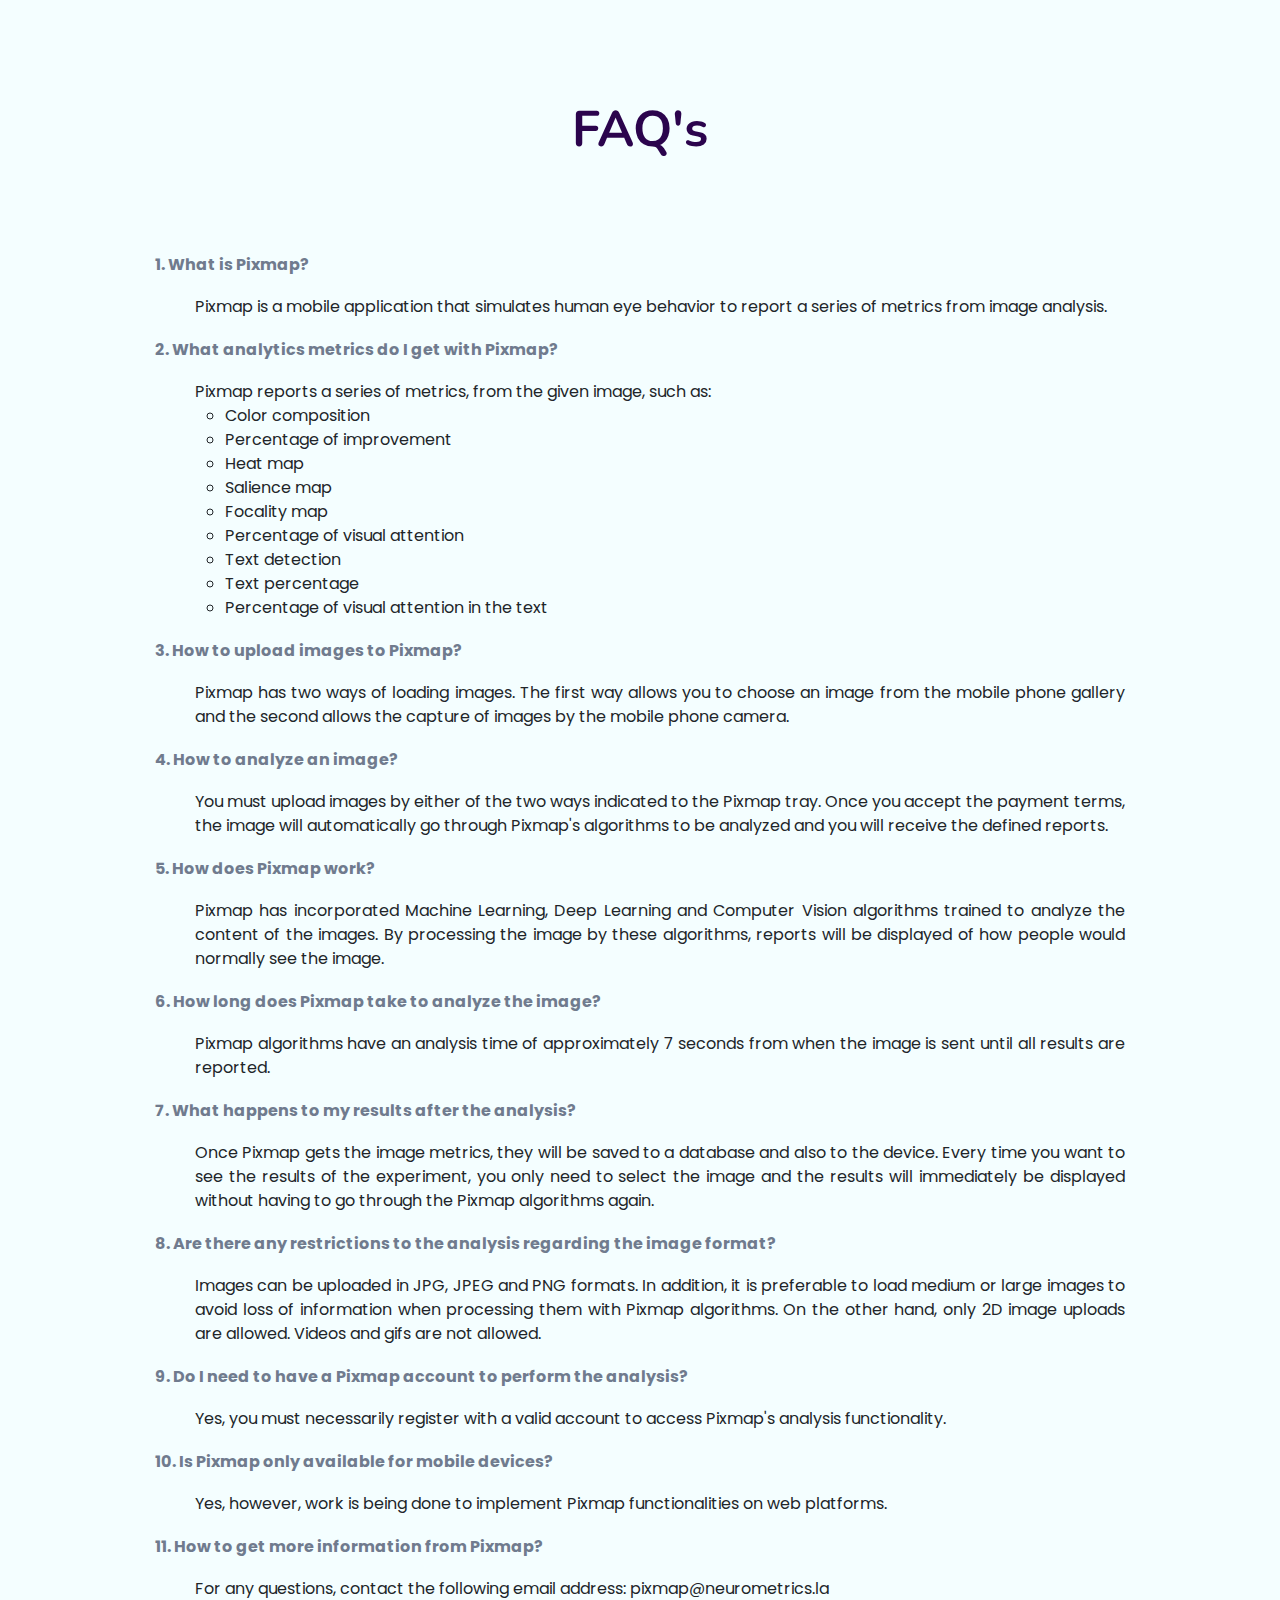
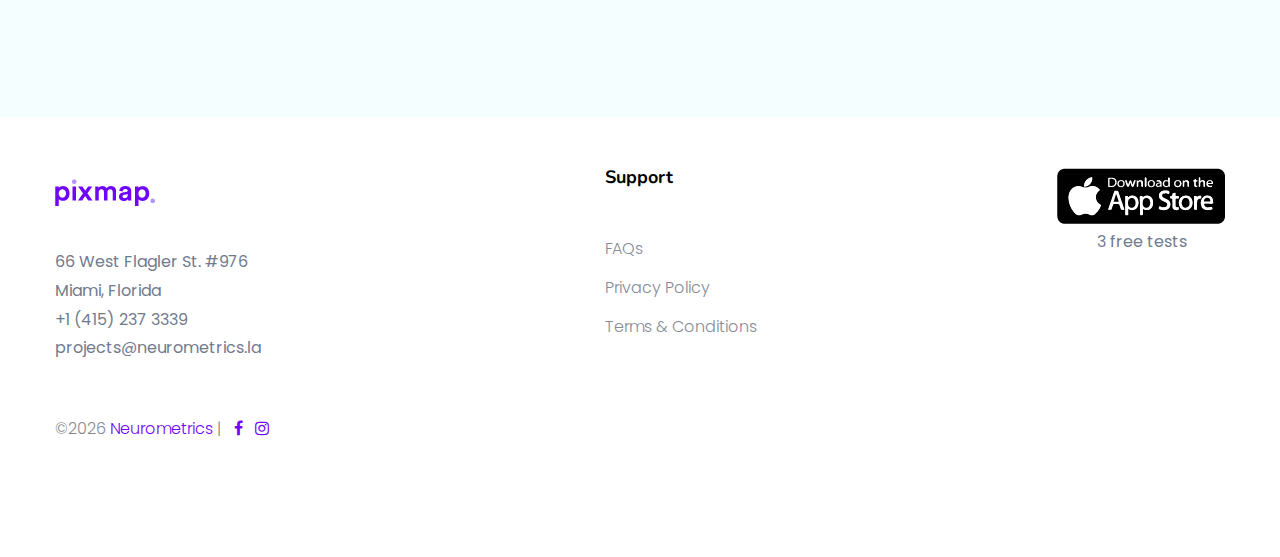
==== faqs.html @ c1cfcc06 "new changes" ====
<!doctype html>
<html class="no-js" lang="zxx">
    <head>
        <meta charset="utf-8">
        <meta http-equiv="x-ua-compatible" content="ie=edge">
        <title>Pixmap</title>
        <meta name="description" content="">
        <meta name="viewport" content="width=device-width, initial-scale=1">
        
        
        <meta property="og:site_name" content="Pixmap">
        <meta property="og:title" content="Mobile-Based Image Analytics">
        <meta property="og:image" content="https://pixmap.io/assets/img/gallery/pixmap_landing_3.png" >
        <meta property="og:image:width" content="1200">
        <meta property="og:image:height" content="630">
        <meta property="og:description" content="Upload and assess images in no time using machine learning algorithms trainded with real ocular patterns.">
        <meta property="og:url" content="https://pixmap.io">
        <meta name="twitter:card" content="summary_large_image">

        <link rel="manifest" href="site.webmanifest">
     
        <link rel="shortcut icon" type="image/x-icon" href="assets/img/logo/favicon_pixmap.png">
       
        
		<!-- CSS here -->
            <link rel="stylesheet" href="assets/css/bootstrap.min.css">         
            <link rel="stylesheet" href="assets/css/style.css">
      
   </head>

   <body>       
        <main role="main">
            <section class="service-area sky-blue section-padding2">
                <div class="row d-flex justify-content-center">
                    <div class="col-lg-6">
                        <div class="section-tittle text-center">
                            <h2>FAQ's</h2>
                        </div>
                    </div>
                </div>
                <div class="container" style="text-align: justify;">
                    <div class="row">
                        <div class="col-md-1"></div>
                        <div class="col-md-10">
                            <div class="content">
                                
                                <p>                                   
                                    <strong>
                                        <font style="vertical-align: inherit;">
                                            <font style="vertical-align: inherit;">1. What is Pixmap?</font>
                                        </font>
                                    </strong>
                                    <ol type="1">
                                        <li>
                                            <font style="vertical-align: inherit;">
                                                <font style="vertical-align: inherit;">Pixmap is a mobile application that simulates human eye behavior to report a series of metrics from image analysis.</font>
                                            </font>
                                        </li>                                    
                                    </ol>  
                                </p>

                                <p>                                   
                                    <strong>
                                        <font style="vertical-align: inherit;">
                                            <font style="vertical-align: inherit;">2. What analytics metrics do I get with Pixmap?</font>
                                        </font>
                                    </strong>
                                    <ol type="1">
                                        <li>
                                            <font style="vertical-align: inherit;">
                                                <font style="vertical-align: inherit;">Pixmap reports a series of metrics, from the given image, such as:</font>
                                                <li style="list-style-type: circle; margin-left: 30px;">Color composition</li>
                                                <li style="list-style-type: circle; margin-left: 30px;">Percentage of improvement</li>
                                                <li style="list-style-type: circle; margin-left: 30px;">Heat map</li>
                                                <li style="list-style-type: circle; margin-left: 30px;">Salience map</li>
                                                <li style="list-style-type: circle; margin-left: 30px;">Focality map</li>
                                                <li style="list-style-type: circle; margin-left: 30px;">Percentage of visual attention</li>
                                                <li style="list-style-type: circle; margin-left: 30px;">Text detection</li>
                                                <li style="list-style-type: circle; margin-left: 30px;">Text percentage</li>
                                                <li style="list-style-type: circle; margin-left: 30px;">Percentage of visual attention in the text</li>

                                            </font>
                                        </li>                                    
                                    </ol>  
                                </p>

                                <p>                                   
                                    <strong>
                                        <font style="vertical-align: inherit;">
                                            <font style="vertical-align: inherit;">3. How to upload images to Pixmap?</font>
                                        </font>
                                    </strong>
                                    <ol type="1">
                                        <li>
                                            <font style="vertical-align: inherit;">
                                                <font style="vertical-align: inherit;">Pixmap has two ways of loading images. The first way allows you to choose an image from the mobile phone gallery and the second allows the capture of images by the mobile phone camera.</font>
                                            </font>
                                        </li>                                    
                                    </ol>  
                                </p>

                                <p>                                   
                                    <strong>
                                        <font style="vertical-align: inherit;">
                                            <font style="vertical-align: inherit;">4. How to analyze an image?</font>
                                        </font>
                                    </strong>
                                    <ol type="1">
                                        <li>
                                            <font style="vertical-align: inherit;">
                                                <font style="vertical-align: inherit;">You must upload images by either of the two ways indicated to the Pixmap tray. Once you accept the payment terms, the image will automatically go through Pixmap's algorithms to be analyzed and you will receive the defined reports.</font>
                                            </font>
                                        </li>                                    
                                    </ol>  
                                </p>

                                <p>                                   
                                    <strong>
                                        <font style="vertical-align: inherit;">
                                            <font style="vertical-align: inherit;">5. How does Pixmap work?</font>
                                        </font>
                                    </strong>
                                    <ol type="1">
                                        <li>
                                            <font style="vertical-align: inherit;">
                                                <font style="vertical-align: inherit;">Pixmap has incorporated Machine Learning, Deep Learning and Computer Vision algorithms trained to analyze the content of the images. By processing the image by these algorithms, reports will be displayed of how people would normally see the image.</font>
                                            </font>
                                        </li>                                    
                                    </ol>  
                                </p>

                                <p>                                   
                                    <strong>
                                        <font style="vertical-align: inherit;">
                                            <font style="vertical-align: inherit;">6. How long does Pixmap take to analyze the image?</font>
                                        </font>
                                    </strong>
                                    <ol type="1">
                                        <li>
                                            <font style="vertical-align: inherit;">
                                                <font style="vertical-align: inherit;">Pixmap algorithms have an analysis time of approximately 7 seconds from when the image is sent until all results are reported.</font>
                                            </font>
                                        </li>                                    
                                    </ol>  
                                </p>

                                <p>                                   
                                    <strong>
                                        <font style="vertical-align: inherit;">
                                            <font style="vertical-align: inherit;">7. What happens to my results after the analysis?</font>
                                        </font>
                                    </strong>
                                    <ol type="1">
                                        <li>
                                            <font style="vertical-align: inherit;">
                                                <font style="vertical-align: inherit;">Once Pixmap gets the image metrics, they will be saved to a database and also to the device. Every time you want to see the results of the experiment, you only need to select the image and the results will immediately be displayed without having to go through the Pixmap algorithms again.</font>
                                            </font>
                                        </li>                                    
                                    </ol>  
                                </p>

                                <p>                                   
                                    <strong>
                                        <font style="vertical-align: inherit;">
                                            <font style="vertical-align: inherit;">8. Are there any restrictions to the analysis regarding the image format?</font>
                                        </font>
                                    </strong>
                                    <ol type="1">
                                        <li>
                                            <font style="vertical-align: inherit;">
                                                <font style="vertical-align: inherit;">Images can be uploaded in JPG, JPEG and PNG formats. In addition, it is preferable to load medium or large images to avoid loss of information when processing them with Pixmap algorithms. On the other hand, only 2D image uploads are allowed. Videos and gifs are not allowed.</font>
                                            </font>
                                        </li>                                    
                                    </ol>  
                                </p>

                                <p>                                   
                                    <strong>
                                        <font style="vertical-align: inherit;">
                                            <font style="vertical-align: inherit;">9. Do I need to have a Pixmap account to perform the analysis?</font>
                                        </font>
                                    </strong>
                                    <ol type="1">
                                        <li>
                                            <font style="vertical-align: inherit;">
                                                <font style="vertical-align: inherit;">Yes, you must necessarily register with a valid account to access Pixmap's analysis functionality.</font>
                                            </font>
                                        </li>                                    
                                    </ol>  
                                </p>

                                <p>                                   
                                    <strong>
                                        <font style="vertical-align: inherit;">
                                            <font style="vertical-align: inherit;">10. Is Pixmap only available for mobile devices?</font>
                                        </font>
                                    </strong>
                                    <ol type="1">
                                        <li>
                                            <font style="vertical-align: inherit;">
                                                <font style="vertical-align: inherit;">Yes, however, work is being done to implement Pixmap functionalities on web platforms.</font>
                                            </font>
                                        </li>                                    
                                    </ol>  
                                </p>

                                <p>                                   
                                    <strong>
                                        <font style="vertical-align: inherit;">
                                            <font style="vertical-align: inherit;">11. How to get more information from Pixmap?</font>
                                        </font>
                                    </strong>
                                    <ol type="1">
                                        <li>
                                            <font style="vertical-align: inherit;">
                                                <font style="vertical-align: inherit;">For any questions, contact the following email address: pixmap@neurometrics.la</font>
                                            </font>
                                        </li>                                    
                                    </ol>  
                                </p>
                                                             
                            </div>
                        </div>
                    </div>
                </div>
            </section>
        </main>

        <footer id="contact">
            <!-- Footer Start-->
            <div class="footer-main">
                <div class="footer-area footer-padding">
                    <div class="container">
                        <div class="row  justify-content-between">
                            <div class="col-lg-3 col-md-4 col-sm-8">
                                <div class="single-footer-caption mb-30">
                                    <!-- logo -->
                                    <div class="footer-logo">
                                        <a href="index.html"><img src="assets/img/logo/pixmap_logo.png" alt=""></a>
                                    </div>
                                    <div class="footer-tittle">
                                        <div class="footer-pera">
                                            <p class="info1">
                                                66 West Flagler St. #976 <br>
                                                Miami, Florida <br>
                                                +1 (415) 237 3339 <br>
                                                projects@neurometrics.la</p>
                                        </div>
                                    </div>
                                </div>
                            </div>
        
                        <!--
                            <div class="col-lg-2 col-md-4 col-sm-5">
                                <div class="single-footer-caption mb-50">
                                    <div class="footer-tittle">
                                        <h4>Quick Links</h4>
                                        <ul>
                                            <li><a href="#">About</a></li>
                                            <li><a href="#">Features</a></li>
                                            <li><a href="#">Pricing</a></li>
                                            <li><a href="#">Download</a></li>
                                            <li><a href="#">Reviews</a></li>
                                        </ul>
                                    </div>
                                </div>
                            </div>
                            -->
        
                            <div class="col-lg-2 col-md-4 col-sm-7">
                                <div class="single-footer-caption mb-50">
                                    <div class="footer-tittle">
                                        <h4>Support</h4>
                                        <ul>                                                                    
                                            <li style="list-style-type: none; margin-left: 0"><a href="faqs.html">FAQs</a></li>                                   
                                            <li style="list-style-type: none; margin-left: 0"><a href="#">Privacy Policy</a></li>
                                            <li style="list-style-type: none; margin-left: 0"><a href="terms_conditions.html">Terms & Conditions</a></li>
                                        </ul>
                                    </div>
                                </div>
                            </div>
        
                            <div class="col-lg-2 col-md-4 col-sm-5">
                                <div class="single-footer-caption mb-50">
                                    <div class="footer-tittle">
                                        <table>
                                            <tr>
                                                <td style="text-align:right">
                                                    <a href="https://apps.apple.com/us/app/pixmap/id1522354585" target="_blank" class="app-btn1"><img src="assets/img/shape/app_store_donwload.png" alt=""></a>
                                                </td>
                                            </tr>
                                            <tr>
                                                <td style="text-align:center; vertical-align:top;">
                                                    <p>3 free tests </p>
                                                </td>                                            
                                            </tr>                                    
                                        </table>
                                    </div>
                                </div>
                            </div>
                            <!--
                            <div class="col-lg-3 col-md-6 col-sm-8">
                                <div class="single-footer-caption mb-50">
                                    <div class="footer-tittle">
                                        <h4>Download</h4>
                                        <div class="footer-pera footer-pera2">
                                        <p>Heaven fruitful doesn't over lesser in days. Appear </p>
                                    </div>                            
                                    <div class="footer-form">
                                        <div id="mc_embed_signup">
                                            <form target="_blank" action="https://spondonit.us12.list-manage.com/subscribe/post?u=1462626880ade1ac87bd9c93a&amp;id=92a4423d01" method="get" class="subscribe_form relative mail_part" novalidate="true">
                                                <input type="email" name="EMAIL" id="newsletter-form-email" placeholder=" Email Address " class="placeholder hide-on-focus" onfocus="this.placeholder = ''" onblur="this.placeholder = ' Email Address '">
                                                <div class="form-icon">
                                                    <button type="submit" name="submit" id="newsletter-submit" class="email_icon newsletter-submit button-contactForm"><img src="assets/img/shape/form_icon.png" alt=""></button>
                                                </div>
                                                <div class="mt-10 info"></div>
                                            </form>
                                        </div>
                                    </div>
                                    </div>
                                </div>
                            </div>
                            -->
                        </div>
                    
                        <!-- Copy-Right -->
                        <div class="row align-items-center">
                            <div class="col-xl-12 ">
                                <div class="footer-copy-right">
                                    <link rel="stylesheet" href="https://cdnjs.cloudflare.com/ajax/libs/font-awesome/4.7.0/css/font-awesome.min.css">                         
                                    
                                <p><!-- Link back to Colorlib can't be removed. Template is licensed under CC BY 3.0. -->
                                    &copy;<script>document.write(new Date().getFullYear());</script> <a href="https://neurometrics.la/" target="_blank">Neurometrics</a> | &nbsp; <a href="https://www.facebook.com/pixmap.io/" target="_blank" class="fa fa-facebook"></a> &nbsp; <a href="https://www.instagram.com/pixmap.io/" target="_blank" class="fa fa-instagram"></a>
                                    <!-- Link back to Colorlib can't be removed. Template is licensed under CC BY 3.0. --></p>
                                </div>
                            </div>
                        </div>
                        
                    </div>
                    
                </div>
                
            </div>
            <!-- Footer End-->
        
        </footer>     
    
</body>
</html>
---- assets/css/style.css ----
@import url("https://fonts.googleapis.com/css?family=Nunito:300,400,600,700,800,900|Poppins:300,400,500,600,700,800,900&display=swap");.white-bg{background:#ffffff}.gray-bg{background:#f5f5f5}.gray-bg{background:#f7f7fd}.white-bg{background:#fff}.black-bg{background:#16161a}.theme-bg{background:#8f1bdc}.brand-bg{background:#f1f4fa}.testimonial-bg{background:#f9fafc}.white-color{color:#fff}.black-color{color:#16161a}.theme-color{color:#8f1bdc}.boxed-btn{background:#fff;color:#8f1bdc !important;display:inline-block;padding:18px 44px;font-family:"Nunito",sans-serif;font-size:14px;font-weight:400;border:0;border:1px solid #8f1bdc;letter-spacing:3px;text-align:center;color:#8f1bdc;text-transform:uppercase;cursor:pointer}.boxed-btn:hover{background:#8f1bdc;color:#fff !important;border:1px solid #8f1bdc}.boxed-btn:focus{outline:none}.boxed-btn.large-width{width:220px}[data-overlay]{position:relative;background-size:cover;background-repeat:no-repeat;background-position:center center}[data-overlay]::before{position:absolute;left:0;top:0;right:0;bottom:0;content:""}[data-opacity="1"]::before{opacity:0.1}[data-opacity="2"]::before{opacity:0.2}[data-opacity="3"]::before{opacity:0.3}[data-opacity="4"]::before{opacity:0.4}[data-opacity="5"]::before{opacity:0.5}[data-opacity="6"]::before{opacity:0.6}[data-opacity="7"]::before{opacity:0.7}[data-opacity="8"]::before{opacity:0.8}[data-opacity="9"]::before{opacity:0.9}body{font-family:"Poppins",sans-serif;font-weight:normal;font-style:normal}h1,h2,h3,h4,h5,h6{font-family:"Nunito",sans-serif;color:#2b044d;margin-top:0px;font-style:normal;font-weight:500;text-transform:normal}p{font-family:"Poppins",sans-serif;color:#707b8e;font-size:16px;line-height:30px;margin-bottom:15px;font-weight:normal}.bg-img-1{background-image:url(../img/slider/slider-img-1.jpg)}.bg-img-2{background-image:url(../img/background-img/bg-img-2.jpg)}.cta-bg-1{background-image:url(../img/background-img/bg-img-3.jpg)}.img{max-width:100%;-webkit-transition:all .3s ease-out 0s;-moz-transition:all .3s ease-out 0s;-ms-transition:all .3s ease-out 0s;-o-transition:all .3s ease-out 0s;transition:all .3s ease-out 0s}.f-left{float:left}.f-right{float:right}.fix{overflow:hidden}.clear{clear:both}a,.button{-webkit-transition:all .3s ease-out 0s;-moz-transition:all .3s ease-out 0s;-ms-transition:all .3s ease-out 0s;-o-transition:all .3s ease-out 0s;transition:all .3s ease-out 0s}a:focus,.button:focus{text-decoration:none;outline:none}a{color:#635c5c}a:hover{color:#fff}a:focus,a:hover,.portfolio-cat a:hover,.footer -menu li a:hover{text-decoration:none}a,button{color:#fff;outline:medium none}button:focus,input:focus,input:focus,textarea,textarea:focus{outline:0}.uppercase{text-transform:uppercase}input:focus::-moz-placeholder{opacity:0;-webkit-transition:.4s;-o-transition:.4s;transition:.4s}.capitalize{text-transform:capitalize}h1 a,h2 a,h3 a,h4 a,h5 a,h6 a{color:inherit}ul{margin:0px;padding:0px}li{list-style:none}hr{border-bottom:1px solid #eceff8;border-top:0 none;margin:30px 0;padding:0}.theme-overlay{position:relative}.theme-overlay::before{background:#1696e7 none repeat scroll 0 0;content:"";height:100%;left:0;opacity:0.6;position:absolute;top:0;width:100%}.overlay{position:relative;z-index:0}.overlay::before{position:absolute;content:"";top:0;left:0;width:100%;height:100%;z-index:-1}.overlay2{position:relative;z-index:0}.overlay2::before{position:absolute;content:"";background-color:#2E2200;top:0;left:0;width:100%;height:100%;z-index:-1;opacity:0.5}.section-padding{padding-top:120px;padding-bottom:120px}.separator{border-top:1px solid #f2f2f2}.mb-90{margin-bottom:90px}@media (max-width: 767px){.mb-90{margin-bottom:30px}}@media (min-width: 768px) and (max-width: 991px){.mb-90{margin-bottom:45px}}.owl-carousel .owl-nav div{background:rgba(255,255,255,0.8) none repeat scroll 0 0;height:40px;left:20px;line-height:40px;font-size:22px;color:#646464;opacity:1;visibility:visible;position:absolute;text-align:center;top:50%;transform:translateY(-50%);transition:all 0.3s ease 0s;width:40px}.owl-carousel .owl-nav div.owl-next{left:auto;right:-30px}.owl-carousel .owl-nav div.owl-next i{position:relative;right:0;top:1px}.owl-carousel .owl-nav div.owl-prev i{position:relative;right:1px;top:0px}.owl-carousel:hover .owl-nav div{opacity:1;visibility:visible}.owl-carousel:hover .owl-nav div:hover{color:#fff;background:#ff3500}.btn{background:#f9218d;-moz-user-select:none;text-transform:capitalize;color:#fff;cursor:pointer;display:inline-block;font-size:16px;font-weight:400;letter-spacing:1px;line-height:0;margin-bottom:0;padding:30px 44px;border-radius:5px;cursor:pointer;transition:color 0.4s linear;position:relative;z-index:1;border:0;overflow:hidden;margin:0}.btn::before{content:"";position:absolute;left:0;top:0;width:100%;height:100%;background:#da1276;z-index:1;border-radius:5px;transition:transform 0.5s;transition-timing-function:ease;transform-origin:0 0;transition-timing-function:cubic-bezier(0.5, 1.6, 0.4, 0.7);transform:scaleX(0)}.btn:hover::before{transform:scaleX(1);color:#fff !important;z-index:-1}.header-btn{background:#4043bc;padding:20px 11px;min-width:120px;position:relative}.header-btn::before{background:#ec4683}.card-btn1{background:#712fda;border-radius:6px;padding:30px 40px;text-transform:uppercase}.card-btn1::before{background:#ff374b}.btn.focus,.btn:focus{outline:0;box-shadow:none}.radius-btn{padding:30px 43px;border-radius:30px}.border-btn{background:none;-moz-user-select:none;border:2px solid #8f1bdc;padding:18px 38px;margin:10px;text-transform:capitalize;color:#6F06F9;cursor:pointer;display:inline-block;font-size:14px;font-weight:500;letter-spacing:1px;margin-bottom:0;border-radius:5px;position:relative;transition:color 0.4s linear;position:relative;overflow:hidden;margin:0}.border-btn::before{border:2px solid transparent;content:"";position:absolute;left:0;top:0;width:100%;height:100%;background:#6F06F9;z-index:-1;transition:transform 0.5s;transition-timing-function:ease;transform-origin:0 0;transition-timing-function:cubic-bezier(0.5, 1.6, 0.4, 0.7);transform:scaleY(0)}.border-btn:hover::before{transform:scaleY(1);order:2px solid transparent}.border-btn.border-btn2{padding:17px 52px}.send-btn{background:#6F06F9;color:#fff;font-size:14px;width:100%;height:55px;border:none;border-radius:5px;cursor:pointer;transition:color 0.4s linear;position:relative;overflow:hidden;z-index:1}.send-btn::before{border:2px solid transparent;content:"";position:absolute;left:0;top:0;width:100%;height:100%;background:#e6373d;color:#6F06F9;z-index:-1;transition:transform 0.5s;transition-timing-function:ease;transform-origin:0 0;transition-timing-function:cubic-bezier(0.5, 1.6, 0.4, 0.7);transform:scaleX(0)}.send-btn:hover::before{transform:scaleY(1);order:2px solid transparent;color:red}.breadcrumb>.active{color:#888}#scrollUp{background:#6F06F9;height:50px;width:50px;right:31px;bottom:18px;color:#fff;font-size:20px;text-align:center;border-radius:50%;line-height:48px;border:2px solid transparent}@media (max-width: 767px){#scrollUp{right:16px}}#scrollUp:hover{color:#fff}.sticky-bar{left:0;margin:auto;position:fixed;top:0;width:100%;-webkit-box-shadow:0 10px 15px rgba(25,25,25,0.1);box-shadow:0 10px 15px rgba(25,25,25,0.1);z-index:9999;-webkit-animation:300ms ease-in-out 0s normal none 1 running fadeInDown;animation:300ms ease-in-out 0s normal none 1 running fadeInDown;-webkit-box-shadow:0 10px 15px rgba(25,25,25,0.1);background:#fff}.mt-5{margin-top:5px}.mt-10{margin-top:10px}.mt-15{margin-top:15px}.mt-20{margin-top:20px}.mt-25{margin-top:25px}.mt-30{margin-top:30px}.mt-35{margin-top:35px}.mt-40{margin-top:40px}.mt-45{margin-top:45px}.mt-50{margin-top:50px}.mt-55{margin-top:55px}.mt-60{margin-top:60px}.mt-65{margin-top:65px}.mt-70{margin-top:70px}.mt-75{margin-top:75px}.mt-80{margin-top:80px}.mt-85{margin-top:85px}.mt-90{margin-top:90px}.mt-95{margin-top:95px}.mt-100{margin-top:100px}.mt-105{margin-top:105px}.mt-110{margin-top:110px}.mt-115{margin-top:115px}.mt-120{margin-top:120px}.mt-125{margin-top:125px}.mt-130{margin-top:130px}.mt-135{margin-top:135px}.mt-140{margin-top:140px}.mt-145{margin-top:145px}.mt-150{margin-top:150px}.mt-155{margin-top:155px}.mt-160{margin-top:160px}.mt-165{margin-top:165px}.mt-170{margin-top:170px}.mt-175{margin-top:175px}.mt-180{margin-top:180px}.mt-185{margin-top:185px}.mt-190{margin-top:190px}.mt-195{margin-top:195px}.mt-200{margin-top:200px}.mb-5{margin-bottom:5px}.mb-10{margin-bottom:10px}.mb-15{margin-bottom:15px}.mb-20{margin-bottom:20px}.mb-25{margin-bottom:25px}.mb-30{margin-bottom:30px}.mb-35{margin-bottom:35px}.mb-40{margin-bottom:40px}.mb-45{margin-bottom:45px}.mb-50{margin-bottom:50px}.mb-55{margin-bottom:55px}.mb-60{margin-bottom:60px}.mb-65{margin-bottom:65px}.mb-70{margin-bottom:70px}.mb-75{margin-bottom:75px}.mb-80{margin-bottom:80px}.mb-85{margin-bottom:85px}.mb-90{margin-bottom:90px}.mb-95{margin-bottom:95px}.mb-100{margin-bottom:100px}.mb-105{margin-bottom:105px}.mb-110{margin-bottom:110px}.mb-115{margin-bottom:115px}.mb-120{margin-bottom:120px}.mb-125{margin-bottom:125px}.mb-130{margin-bottom:130px}.mb-135{margin-bottom:135px}.mb-140{margin-bottom:140px}.mb-145{margin-bottom:145px}.mb-150{margin-bottom:150px}.mb-155{margin-bottom:155px}.mb-160{margin-bottom:160px}.mb-165{margin-bottom:165px}.mb-170{margin-bottom:170px}.mb-175{margin-bottom:175px}.mb-180{margin-bottom:180px}.mb-185{margin-bottom:185px}.mb-190{margin-bottom:190px}.mb-195{margin-bottom:195px}.mb-200{margin-bottom:200px}.ml-5{margin-left:5px}.ml-10{margin-left:10px}.ml-15{margin-left:15px}.ml-20{margin-left:20px}.ml-25{margin-left:25px}.ml-30{margin-left:30px}.ml-35{margin-left:35px}.ml-40{margin-left:40px}.ml-45{margin-left:45px}.ml-50{margin-left:50px}.ml-55{margin-left:55px}.ml-60{margin-left:60px}.ml-65{margin-left:65px}.ml-70{margin-left:70px}.ml-75{margin-left:75px}.ml-80{margin-left:80px}.ml-85{margin-left:85px}.ml-90{margin-left:90px}.ml-95{margin-left:95px}.ml-100{margin-left:100px}.ml-105{margin-left:105px}.ml-110{margin-left:110px}.ml-115{margin-left:115px}.ml-120{margin-left:120px}.ml-125{margin-left:125px}.ml-130{margin-left:130px}.ml-135{margin-left:135px}.ml-140{margin-left:140px}.ml-145{margin-left:145px}.ml-150{margin-left:150px}.ml-155{margin-left:155px}.ml-160{margin-left:160px}.ml-165{margin-left:165px}.ml-170{margin-left:170px}.ml-175{margin-left:175px}.ml-180{margin-left:180px}.ml-185{margin-left:185px}.ml-190{margin-left:190px}.ml-195{margin-left:195px}.ml-200{margin-left:200px}.mr-5{margin-right:5px}.mr-10{margin-right:10px}.mr-15{margin-right:15px}.mr-20{margin-right:20px}.mr-25{margin-right:25px}.mr-30{margin-right:30px}.mr-35{margin-right:35px}.mr-40{margin-right:40px}.mr-45{margin-right:45px}.mr-50{margin-right:50px}.mr-55{margin-right:55px}.mr-60{margin-right:60px}.mr-65{margin-right:65px}.mr-70{margin-right:70px}.mr-75{margin-right:75px}.mr-80{margin-right:80px}.mr-85{margin-right:85px}.mr-90{margin-right:90px}.mr-95{margin-right:95px}.mr-100{margin-right:100px}.mr-105{margin-right:105px}.mr-110{margin-right:110px}.mr-115{margin-right:115px}.mr-120{margin-right:120px}.mr-125{margin-right:125px}.mr-130{margin-right:130px}.mr-135{margin-right:135px}.mr-140{margin-right:140px}.mr-145{margin-right:145px}.mr-150{margin-right:150px}.mr-155{margin-right:155px}.mr-160{margin-right:160px}.mr-165{margin-right:165px}.mr-170{margin-right:170px}.mr-175{margin-right:175px}.mr-180{margin-right:180px}.mr-185{margin-right:185px}.mr-190{margin-right:190px}.mr-195{margin-right:195px}.mr-200{margin-right:200px}.pt-5{padding-top:5px}.pt-10{padding-top:10px}.pt-15{padding-top:15px}.pt-20{padding-top:20px}.pt-25{padding-top:25px}.pt-30{padding-top:30px}.pt-35{padding-top:35px}.pt-40{padding-top:40px}.pt-45{padding-top:45px}.pt-50{padding-top:50px}.pt-55{padding-top:55px}.pt-60{padding-top:60px}.pt-65{padding-top:65px}.pt-70{padding-top:70px}.pt-75{padding-top:75px}.pt-80{padding-top:80px}.pt-85{padding-top:85px}.pt-90{padding-top:90px}.pt-95{padding-top:95px}.pt-100{padding-top:100px}.pt-105{padding-top:105px}.pt-110{padding-top:110px}.pt-115{padding-top:115px}.pt-120{padding-top:120px}.pt-125{padding-top:125px}.pt-130{padding-top:130px}.pt-135{padding-top:135px}.pt-140{padding-top:140px}.pt-145{padding-top:145px}.pt-150{padding-top:150px}.pt-155{padding-top:155px}.pt-160{padding-top:160px}.pt-165{padding-top:165px}.pt-170{padding-top:170px}.pt-175{padding-top:175px}.pt-180{padding-top:180px}.pt-185{padding-top:185px}.pt-190{padding-top:190px}.pt-195{padding-top:195px}.pt-200{padding-top:200px}.pt-260{padding-top:260px}.pb-5{padding-bottom:5px}.pb-10{padding-bottom:10px}.pb-15{padding-bottom:15px}.pb-20{padding-bottom:20px}.pb-25{padding-bottom:25px}.pb-30{padding-bottom:30px}.pb-35{padding-bottom:35px}.pb-40{padding-bottom:40px}.pb-45{padding-bottom:45px}.pb-50{padding-bottom:50px}.pb-55{padding-bottom:55px}.pb-60{padding-bottom:60px}.pb-65{padding-bottom:65px}.pb-70{padding-bottom:70px}.pb-75{padding-bottom:75px}.pb-80{padding-bottom:80px}.pb-85{padding-bottom:85px}.pb-90{padding-bottom:90px}.pb-95{padding-bottom:95px}.pb-100{padding-bottom:100px}.pb-105{padding-bottom:105px}.pb-110{padding-bottom:110px}.pb-115{padding-bottom:115px}.pb-120{padding-bottom:120px}.pb-125{padding-bottom:125px}.pb-130{padding-bottom:130px}.pb-135{padding-bottom:135px}.pb-140{padding-bottom:140px}.pb-145{padding-bottom:145px}.pb-150{padding-bottom:150px}.pb-155{padding-bottom:155px}.pb-160{padding-bottom:160px}.pb-165{padding-bottom:165px}.pb-170{padding-bottom:170px}.pb-175{padding-bottom:175px}.pb-180{padding-bottom:180px}.pb-185{padding-bottom:185px}.pb-190{padding-bottom:190px}.pb-195{padding-bottom:195px}.pb-200{padding-bottom:200px}.pl-5{padding-left:5px}.pl-10{padding-left:10px}.pl-15{padding-left:15px}.pl-20{padding-left:20px}.pl-25{padding-left:25px}.pl-30{padding-left:30px}.pl-35{padding-left:35px}.pl-40{padding-left:40px}.pl-45{padding-left:45px}.pl-50{padding-left:50px}.pl-55{padding-left:55px}.pl-60{padding-left:60px}.pl-65{padding-left:65px}.pl-70{padding-left:70px}.pl-75{padding-left:75px}.pl-80{padding-left:80px}.pl-85{padding-left:85px}.pl-90{padding-left:90px}.pl-95{padding-left:95px}.pl-100{padding-left:100px}.pl-105{padding-left:105px}.pl-110{padding-left:110px}.pl-115{padding-left:115px}.pl-120{padding-left:120px}.pl-125{padding-left:125px}.pl-130{padding-left:130px}.pl-135{padding-left:135px}.pl-140{padding-left:140px}.pl-145{padding-left:145px}.pl-150{padding-left:150px}.pl-155{padding-left:155px}.pl-160{padding-left:160px}.pl-165{padding-left:165px}.pl-170{padding-left:170px}.pl-175{padding-left:175px}.pl-180{padding-left:180px}.pl-185{padding-left:185px}.pl-190{padding-left:190px}.pl-195{padding-left:195px}.pl-200{padding-left:200px}.pr-5{padding-right:5px}.pr-10{padding-right:10px}.pr-15{padding-right:15px}.pr-20{padding-right:20px}.pr-25{padding-right:25px}.pr-30{padding-right:30px}.pr-35{padding-right:35px}.pr-40{padding-right:40px}.pr-45{padding-right:45px}.pr-50{padding-right:50px}.pr-55{padding-right:55px}.pr-60{padding-right:60px}.pr-65{padding-right:65px}.pr-70{padding-right:70px}.pr-75{padding-right:75px}.pr-80{padding-right:80px}.pr-85{padding-right:85px}.pr-90{padding-right:90px}.pr-95{padding-right:95px}.pr-100{padding-right:100px}.pr-105{padding-right:105px}.pr-110{padding-right:110px}.pr-115{padding-right:115px}.pr-120{padding-right:120px}.pr-125{padding-right:125px}.pr-130{padding-right:130px}.pr-135{padding-right:135px}.pr-140{padding-right:140px}.pr-145{padding-right:145px}.pr-150{padding-right:150px}.pr-155{padding-right:155px}.pr-160{padding-right:160px}.pr-165{padding-right:165px}.pr-170{padding-right:170px}.pr-175{padding-right:175px}.pr-180{padding-right:180px}.pr-185{padding-right:185px}.pr-190{padding-right:190px}.pr-195{padding-right:195px}.pr-200{padding-right:200px}.bounce-animate{animation-name:float-bob;animation-duration:2s;animation-iteration-count:infinite;-moz-animation-name:float-bob;-moz-animation-duration:2s;-moz-animation-iteration-count:infinite;-moz-animation-timing-function:linear;-ms-animation-name:float-bob;-ms-animation-duration:2s;-ms-animation-iteration-count:infinite;-ms-animation-timing-function:linear;-o-animation-name:float-bob;-o-animation-duration:2s;-o-animation-iteration-count:infinite;-o-animation-timing-function:linear}@-webkit-keyframes float-bob{0%{-webkit-transform:translateY(-20px);transform:translateY(-20px)}50%{-webkit-transform:translateY(-10px);transform:translateY(-10px)}100%{-webkit-transform:translateY(-20px);transform:translateY(-20px)}}.heartbeat{animation:heartbeat 1s infinite alternate}@-webkit-keyframes heartbeat{to{-webkit-transform:scale(1.7);transform:scale(1.7)}}.rotateme{-webkit-animation-name:rotateme;animation-name:rotateme;-webkit-animation-duration:50s;animation-duration:50s;-webkit-animation-iteration-count:infinite;animation-iteration-count:infinite;-webkit-animation-timing-function:linear;animation-timing-function:linear}@keyframes rotateme{from{-webkit-transform:rotate(0deg);transform:rotate(0deg)}to{-webkit-transform:rotate(360deg);transform:rotate(360deg)}}@-webkit-keyframes rotateme{from{-webkit-transform:rotate(0deg)}to{-webkit-transform:rotate(360deg)}}.preloader{background-color:#f7f7f7;width:100%;height:100%;position:fixed;top:0;left:0;right:0;bottom:0;z-index:999999;-webkit-transition:.6s;-o-transition:.6s;transition:.6s;margin:0 auto}.preloader .preloader-circle{width:100px;height:100px;position:relative;border-style:solid;border-width:3px;border-top-color:#8f1bdc;border-bottom-color:transparent;border-left-color:transparent;border-right-color:transparent;z-index:10;border-radius:50%;-webkit-box-shadow:0 1px 5px 0 rgba(35,181,185,0.15);box-shadow:0 1px 5px 0 rgba(35,181,185,0.15);background-color:#ffffff;-webkit-animation:zoom 2000ms infinite ease;animation:zoom 2000ms infinite ease;-webkit-transition:.6s;-o-transition:.6s;transition:.6s}.preloader .preloader-circle2{border-top-color:#0078ff}.preloader .preloader-img{position:absolute;top:50%;z-index:200;left:0;right:0;margin:0 auto;text-align:center;display:inline-block;-webkit-transform:translateY(-50%);-ms-transform:translateY(-50%);transform:translateY(-50%);padding-top:6px;-webkit-transition:.6s;-o-transition:.6s;transition:.6s}.preloader .preloader-img img{max-width:55px}.preloader .pere-text strong{font-weight:800;color:#dca73a;text-transform:uppercase}@-webkit-keyframes zoom{0%{-webkit-transform:rotate(0deg);transform:rotate(0deg);-webkit-transition:.6s;-o-transition:.6s;transition:.6s}100%{-webkit-transform:rotate(360deg);transform:rotate(360deg);-webkit-transition:.6s;-o-transition:.6s;transition:.6s}}@keyframes zoom{0%{-webkit-transform:rotate(0deg);transform:rotate(0deg);-webkit-transition:.6s;-o-transition:.6s;transition:.6s}100%{-webkit-transform:rotate(360deg);transform:rotate(360deg);-webkit-transition:.6s;-o-transition:.6s;transition:.6s}}.section-padding2{padding-top:100px;padding-bottom:100px}@media only screen and (min-width: 1200px) and (max-width: 1600px){.section-padding2{padding-top:100px;padding-bottom:100px}}@media only screen and (min-width: 992px) and (max-width: 1199px){.section-padding2{padding-top:100px;padding-bottom:100px}}@media only screen and (min-width: 768px) and (max-width: 991px){.section-padding2{padding-top:50px;padding-bottom:50px}}@media only screen and (min-width: 576px) and (max-width: 767px){.section-padding2{padding-top:25px;padding-bottom:25px}}@media (max-width: 767px){.section-padding2{padding-top:25px;padding-bottom:25px}}.inner-padding{padding-top:450px}@media only screen and (min-width: 1200px) and (max-width: 1600px){.inner-padding{padding-top:400px}}@media only screen and (min-width: 992px) and (max-width: 1199px){.inner-padding{padding-top:300px}}@media only screen and (min-width: 768px) and (max-width: 991px){.inner-padding{padding-top:300px}}@media only screen and (min-width: 576px) and (max-width: 767px){.inner-padding{padding-top:200px}}@media (max-width: 767px){.inner-padding{padding-top:200px}}.section-paddingr{padding-top:0;padding-bottom:120px}@media only screen and (min-width: 1200px) and (max-width: 1600px){.section-paddingr{padding-top:0;padding-bottom:120px}}@media only screen and (min-width: 992px) and (max-width: 1199px){.section-paddingr{padding-top:0;padding-bottom:70px}}@media only screen and (min-width: 768px) and (max-width: 991px){.section-paddingr{padding-top:0;padding-bottom:70px}}@media only screen and (min-width: 576px) and (max-width: 767px){.section-paddingr{padding-top:0;padding-bottom:70px}}@media (max-width: 767px){.section-paddingr{padding-top:0;padding-bottom:70px}}.tips-padding{padding-top:185px;padding-bottom:150px}@media only screen and (min-width: 1200px) and (max-width: 1600px){.tips-padding{padding-top:185px;padding-bottom:150px}}@media only screen and (min-width: 992px) and (max-width: 1199px){.tips-padding{padding-top:92px;padding-bottom:45px}}@media only screen and (min-width: 768px) and (max-width: 991px){.tips-padding{padding-top:92px;padding-bottom:45px}}@media only screen and (min-width: 576px) and (max-width: 767px){.tips-padding{padding-top:40px;padding-bottom:22px}}@media (max-width: 767px){.tips-padding{padding-top:40px;padding-bottom:22px}}.section-padd-top30{padding-top:100px;padding-bottom:100px}@media only screen and (min-width: 1200px) and (max-width: 1600px){.section-padd-top30{padding-top:100px;padding-bottom:100px}}@media only screen and (min-width: 992px) and (max-width: 1199px){.section-padd-top30{padding-top:100px;padding-bottom:100px}}@media only screen and (min-width: 768px) and (max-width: 991px){.section-padd-top30{padding-top:50px;padding-bottom:80px}}@media only screen and (min-width: 576px) and (max-width: 767px){.section-padd-top30{padding-top:25px;padding-bottom:45px}}@media (max-width: 767px){.section-padd-top30{padding-top:20px;padding-bottom:45px}}.section-padd4{padding-top:100px;padding-bottom:55px}@media only screen and (min-width: 1200px) and (max-width: 1600px){.section-padd4{padding-top:100px;padding-bottom:55px}}@media only screen and (min-width: 992px) and (max-width: 1199px){.section-padd4{padding-top:50px;padding-bottom:15px}}@media only screen and (min-width: 768px) and (max-width: 991px){.section-padd4{padding-top:35px;padding-bottom:8px}}@media only screen and (min-width: 576px) and (max-width: 767px){.section-padd4{padding-top:35px;padding-bottom:8px}}@media (max-width: 767px){.section-padd4{padding-top:35px;padding-bottom:8px}}.testimonial-padding{padding-top:157px;padding-bottom:157px}@media only screen and (min-width: 1200px) and (max-width: 1600px){.testimonial-padding{padding-top:157px;padding-bottom:157px}}@media only screen and (min-width: 992px) and (max-width: 1199px){.testimonial-padding{padding-top:120px;padding-bottom:120px}}@media only screen and (min-width: 768px) and (max-width: 991px){.testimonial-padding{padding-top:100px;padding-bottom:100px}}@media only screen and (min-width: 576px) and (max-width: 767px){.testimonial-padding{padding-top:80px;padding-bottom:60px}}@media (max-width: 767px){.testimonial-padding{padding-top:80px;padding-bottom:60px}}.services-padding{padding-top:300px;padding-bottom:150px}@media only screen and (min-width: 1200px) and (max-width: 1600px){.services-padding{padding-top:300px;padding-bottom:150px}}@media only screen and (min-width: 992px) and (max-width: 1199px){.services-padding{padding-top:200px;padding-bottom:150px}}@media only screen and (min-width: 768px) and (max-width: 991px){.services-padding{padding-top:150px;padding-bottom:70px}}@media only screen and (min-width: 576px) and (max-width: 767px){.services-padding{padding-top:150px;padding-bottom:70px}}@media (max-width: 767px){.services-padding{padding-top:150px;padding-bottom:70px}}.footer-padding{padding-top:50px;padding-bottom:100px}@media only screen and (min-width: 1200px) and (max-width: 1600px){.footer-padding{padding-top:50px;padding-bottom:100px}}@media only screen and (min-width: 992px) and (max-width: 1199px){.footer-padding{padding-top:50px;padding-bottom:50px}}@media only screen and (min-width: 768px) and (max-width: 991px){.footer-padding{padding-top:50px;padding-bottom:50px}}@media only screen and (min-width: 576px) and (max-width: 767px){.footer-padding{padding-top:0px;padding-bottom:50px}}@media (max-width: 767px){.footer-padding{padding-top:0px;padding-bottom:50px}}.footer-padding2{padding-top:50px;padding-bottom:100px}@media only screen and (min-width: 1200px) and (max-width: 1600px){.footer-padding2{padding-top:50px;padding-bottom:100px}}@media only screen and (min-width: 992px) and (max-width: 1199px){.footer-padding2{padding-top:50px;padding-bottom:50px}}@media only screen and (min-width: 768px) and (max-width: 991px){.footer-padding2{padding-top:50px;padding-bottom:50px}}@media only screen and (min-width: 576px) and (max-width: 767px){.footer-padding2{padding-top:50px;padding-bottom:50px}}@media (max-width: 767px){.footer-padding2{padding-top:50px;padding-bottom:50px}}.footer-padding3{padding-bottom:100px}@media only screen and (min-width: 1200px) and (max-width: 1600px){.footer-padding3{padding-bottom:100px}}@media only screen and (min-width: 992px) and (max-width: 1199px){.footer-padding3{padding-bottom:50px}}@media only screen and (min-width: 768px) and (max-width: 991px){.footer-padding3{padding-bottom:50px}}@media only screen and (min-width: 576px) and (max-width: 767px){.footer-padding3{padding-bottom:50px}}@media (max-width: 767px){.footer-padding3{padding-bottom:50px}}.white-bg{background:#ffffff}.gray-bg{background:#f5f5f5}.gray-bg{background:#f7f7fd}.white-bg{background:#fff}.black-bg{background:#16161a}.theme-bg{background:#8f1bdc}.brand-bg{background:#f1f4fa}.testimonial-bg{background:#f9fafc}.white-color{color:#fff}.black-color{color:#16161a}.theme-color{color:#8f1bdc}.latest-blog-area .area-heading{margin-bottom:70px}.blog_area a{color:"Nunito",sans-serif !important;text-decoration:none;transition:.4s}.blog_area a:hover,.blog_area a :hover{background:-webkit-linear-gradient(131deg, #8f1bdc 0%, #8f1bdc 99%);-webkit-background-clip:text;-webkit-text-fill-color:transparent;text-decoration:none;transition:.4s}.single-blog{overflow:hidden;margin-bottom:30px}.single-blog:hover{box-shadow:0px 10px 20px 0px rgba(42,34,123,0.1)}.single-blog .thumb{overflow:hidden;position:relative}.single-blog .thumb:after{content:'';position:absolute;left:0;top:0;width:100%;height:100%;background:#000;opacity:0;-webkit-transition:all .3s ease-out 0s;-moz-transition:all .3s ease-out 0s;-ms-transition:all .3s ease-out 0s;-o-transition:all .3s ease-out 0s;transition:all .3s ease-out 0s}.single-blog h4{border-bottom:1px solid #dfdfdf;padding-bottom:34px;margin-bottom:25px}.single-blog a{font-size:20px;font-weight:600}.single-blog .date{color:#666666;text-align:left;display:inline-block;font-size:13px;font-weight:300}.single-blog .tag{text-align:left;display:inline-block;float:left;font-size:13px;font-weight:300;margin-right:22px;position:relative}.single-blog .tag:after{content:'';position:absolute;width:1px;height:10px;background:#acacac;right:-12px;top:7px}@media (max-width: 1199px){.single-blog .tag{margin-right:8px}.single-blog .tag:after{display:none}}.single-blog .likes{margin-right:16px}@media (max-width: 800px){.single-blog{margin-bottom:30px}}.single-blog .single-blog-content{padding:30px}.single-blog .single-blog-content .meta-bottom p{font-size:13px;font-weight:300}.single-blog .single-blog-content .meta-bottom i{color:#fdcb9e;font-size:13px;margin-right:7px}@media (max-width: 1199px){.single-blog .single-blog-content{padding:15px}}.single-blog:hover .thumb:after{opacity:.7;-webkit-transition:all .3s ease-out 0s;-moz-transition:all .3s ease-out 0s;-ms-transition:all .3s ease-out 0s;-o-transition:all .3s ease-out 0s;transition:all .3s ease-out 0s}@media (max-width: 1199px){.single-blog h4{transition:all 300ms linear 0s;border-bottom:1px solid #dfdfdf;padding-bottom:14px;margin-bottom:12px}.single-blog h4 a{font-size:18px}}.full_image.single-blog{position:relative}.full_image.single-blog .single-blog-content{position:absolute;left:35px;bottom:0;opacity:0;visibility:hidden;-webkit-transition:all .3s ease-out 0s;-moz-transition:all .3s ease-out 0s;-ms-transition:all .3s ease-out 0s;-o-transition:all .3s ease-out 0s;transition:all .3s ease-out 0s}@media (min-width: 992px){.full_image.single-blog .single-blog-content{bottom:100px}}.full_image.single-blog h4{-webkit-transition:all .3s ease-out 0s;-moz-transition:all .3s ease-out 0s;-ms-transition:all .3s ease-out 0s;-o-transition:all .3s ease-out 0s;transition:all .3s ease-out 0s;border-bottom:none;padding-bottom:5px}.full_image.single-blog a{font-size:20px;font-weight:600}.full_image.single-blog .date{color:#fff}.full_image.single-blog:hover .single-blog-content{opacity:1;visibility:visible;-webkit-transition:all .3s ease-out 0s;-moz-transition:all .3s ease-out 0s;-ms-transition:all .3s ease-out 0s;-o-transition:all .3s ease-out 0s;transition:all .3s ease-out 0s}.l_blog_item .l_blog_text .date{margin-top:24px;margin-bottom:15px}.l_blog_item .l_blog_text .date a{font-size:12px}.l_blog_item .l_blog_text h4{font-size:18px;border-bottom:1px solid #eeeeee;margin-bottom:0px;padding-bottom:20px;-webkit-transition:all .3s ease-out 0s;-moz-transition:all .3s ease-out 0s;-ms-transition:all .3s ease-out 0s;-o-transition:all .3s ease-out 0s;transition:all .3s ease-out 0s}.l_blog_item .l_blog_text p{margin-bottom:0px;padding-top:20px}.causes_slider .owl-dots{text-align:center;margin-top:80px}.causes_slider .owl-dots .owl-dot{height:14px;width:14px;background:#eeeeee;display:inline-block;margin-right:7px}.causes_slider .owl-dots .owl-dot:last-child{margin-right:0px}.causes_item{background:#fff}.causes_item .causes_img{position:relative}.causes_item .causes_img .c_parcent{position:absolute;bottom:0px;width:100%;left:0px;height:3px;background:rgba(255,255,255,0.5)}.causes_item .causes_img .c_parcent span{width:70%;height:3px;position:absolute;left:0px;bottom:0px}.causes_item .causes_img .c_parcent span:before{content:"75%";position:absolute;right:-10px;bottom:0px;color:#fff;padding:0px 5px}.causes_item .causes_text{padding:30px 35px 40px 30px}.causes_item .causes_text h4{font-size:18px;font-weight:600;margin-bottom:15px;cursor:pointer}.causes_item .causes_text p{font-size:14px;line-height:24px;font-weight:300;margin-bottom:0px}.causes_item .causes_bottom a{width:50%;border:1px solid;text-align:center;float:left;line-height:50px;color:#fff;font-size:14px;font-weight:500}.causes_item .causes_bottom a+a{border-color:#eeeeee;background:#fff;font-size:14px}.latest_blog_area{background:#f9f9ff}.single-recent-blog-post{margin-bottom:30px}.single-recent-blog-post .thumb{overflow:hidden}.single-recent-blog-post .thumb img{transition:all 0.7s linear}.single-recent-blog-post .details{padding-top:30px}.single-recent-blog-post .details .sec_h4{line-height:24px;padding:10px 0px 13px;transition:all 0.3s linear}.single-recent-blog-post .date{font-size:14px;line-height:24px;font-weight:400}.single-recent-blog-post:hover img{transform:scale(1.23) rotate(10deg)}.tags .tag_btn{font-size:12px;font-weight:500;line-height:20px;border:1px solid #eeeeee;display:inline-block;padding:1px 18px;text-align:center}.tags .tag_btn+.tag_btn{margin-left:2px}.blog_categorie_area{padding-top:30px;padding-bottom:30px}@media (min-width: 900px){.blog_categorie_area{padding-top:80px;padding-bottom:80px}}@media (min-width: 1100px){.blog_categorie_area{padding-top:120px;padding-bottom:120px}}.categories_post{position:relative;text-align:center;cursor:pointer}.categories_post img{max-width:100%}.categories_post .categories_details{position:absolute;top:20px;left:20px;right:20px;bottom:20px;background:rgba(34,34,34,0.75);color:#fff;transition:all 0.3s linear;display:flex;align-items:center;justify-content:center}.categories_post .categories_details h5{margin-bottom:0px;font-size:18px;line-height:26px;text-transform:uppercase;color:#fff;position:relative}.categories_post .categories_details p{font-weight:300;font-size:14px;line-height:26px;margin-bottom:0px}.categories_post .categories_details .border_line{margin:10px 0px;background:#fff;width:100%;height:1px}.categories_post:hover .categories_details{background:rgba(222,99,32,0.85)}.blog_item{margin-bottom:50px}.blog_details{padding:30px 0 20px 10px;box-shadow:0px 10px 20px 0px rgba(221,221,221,0.3)}@media (min-width: 768px){.blog_details{padding:60px 30px 35px 35px}}.blog_details p{margin-bottom:30px}.blog_details a{color:#ff8b23}.blog_details a:hover{color:#ff5c97}.blog_details h2{font-size:18px;font-weight:600;margin-bottom:8px}@media (min-width: 768px){.blog_details h2{font-size:24px;margin-bottom:15px}}.blog-info-link li{float:left;font-size:14px}.blog-info-link li a{color:#999999}.blog-info-link li i,.blog-info-link li span{font-size:13px;margin-right:5px}.blog-info-link li::after{content:"|";padding-left:10px;padding-right:10px}.blog-info-link li:last-child::after{display:none}.blog-info-link::after{content:"";display:block;clear:both;display:table}.blog_item_img{position:relative}.blog_item_img .blog_item_date{position:absolute;bottom:-10px;left:10px;display:block;color:#fff;background-color:#8f1bdc;padding:8px 15px;border-radius:5px}@media (min-width: 768px){.blog_item_img .blog_item_date{bottom:-20px;left:40px;padding:13px 30px}}.blog_item_img .blog_item_date h3{font-size:22px;font-weight:600;color:#fff;margin-bottom:0;line-height:1.2}@media (min-width: 768px){.blog_item_img .blog_item_date h3{font-size:30px}}.blog_item_img .blog_item_date p{font-size:18px;margin-bottom:0;color:#fff}@media (min-width: 768px){.blog_item_img .blog_item_date p{font-size:18px}}.blog_right_sidebar .widget_title{font-size:20px;margin-bottom:40px}.blog_right_sidebar .widget_title::after{content:"";display:block;padding-top:15px;border-bottom:1px solid #f0e9ff}.blog_right_sidebar .single_sidebar_widget{background:#fbf9ff;padding:30px;margin-bottom:30px}.blog_right_sidebar .single_sidebar_widget .btn_1{margin-top:0px}.blog_right_sidebar .search_widget .form-control{height:50px;border-color:#f0e9ff;font-size:13px;color:#999999;padding-left:20px;border-radius:0;border-right:0}.blog_right_sidebar .search_widget .form-control::placeholder{color:#999999}.blog_right_sidebar .search_widget .form-control:focus{border-color:#f0e9ff;outline:0;box-shadow:none}.blog_right_sidebar .search_widget .input-group button{background:#8f1bdc;border-left:0;border:1px solid #f0e9ff;padding:4px 15px;border-left:0;cursor:pointer}.blog_right_sidebar .search_widget .input-group button i{color:#fff}.blog_right_sidebar .search_widget .input-group button span{font-size:14px;color:#999999}.blog_right_sidebar .newsletter_widget .form-control{height:50px;border-color:#f0e9ff;font-size:13px;color:#999999;padding-left:20px;border-radius:0}.blog_right_sidebar .newsletter_widget .form-control::placeholder{color:#999999}.blog_right_sidebar .newsletter_widget .form-control:focus{border-color:#f0e9ff;outline:0;box-shadow:none}.blog_right_sidebar .newsletter_widget .input-group button{background:#fff;border-left:0;border:1px solid #f0e9ff;padding:4px 15px;border-left:0}.blog_right_sidebar .newsletter_widget .input-group button i,.blog_right_sidebar .newsletter_widget .input-group button span{font-size:14px;color:#fff}.blog_right_sidebar .post_category_widget .cat-list li{border-bottom:1px solid #f0e9ff;transition:all 0.3s ease 0s;padding-bottom:12px}.blog_right_sidebar .post_category_widget .cat-list li:last-child{border-bottom:0}.blog_right_sidebar .post_category_widget .cat-list li a{font-size:14px;line-height:20px;color:#888888}.blog_right_sidebar .post_category_widget .cat-list li a p{margin-bottom:0px}.blog_right_sidebar .post_category_widget .cat-list li+li{padding-top:15px}.blog_right_sidebar .popular_post_widget .post_item .media-body{justify-content:center;align-self:center;padding-left:20px}.blog_right_sidebar .popular_post_widget .post_item .media-body h3{font-size:16px;line-height:20px;margin-bottom:6px;transition:all 0.3s linear}.blog_right_sidebar .popular_post_widget .post_item .media-body a:hover{color:#fff}.blog_right_sidebar .popular_post_widget .post_item .media-body p{font-size:14px;line-height:21px;margin-bottom:0px}.blog_right_sidebar .popular_post_widget .post_item+.post_item{margin-top:20px}.blog_right_sidebar .tag_cloud_widget ul li{display:inline-block}.blog_right_sidebar .tag_cloud_widget ul li a{display:inline-block;border:1px solid #eeeeee;background:#fff;padding:4px 20px;margin-bottom:8px;margin-right:3px;transition:all 0.3s ease 0s;color:#888888;font-size:13px}.blog_right_sidebar .tag_cloud_widget ul li a:hover{background:#8f1bdc;color:#fff !important;-webkit-text-fill-color:#fff;text-decoration:none;-webkit-transition:0.5s;transition:0.5s}.blog_right_sidebar .instagram_feeds .instagram_row{display:flex;margin-right:-6px;margin-left:-6px}.blog_right_sidebar .instagram_feeds .instagram_row li{width:33.33%;float:left;padding-right:6px;padding-left:6px;margin-bottom:15px}.blog_right_sidebar .br{width:100%;height:1px;background:#eee;margin:30px 0px}.blog-pagination{margin-top:80px}.blog-pagination .page-link{font-size:14px;position:relative;display:block;padding:0;text-align:center;margin-left:-1px;line-height:45px;width:45px;height:45px;border-radius:0 !important;color:#8a8a8a;border:1px solid #f0e9ff;margin-right:10px}.blog-pagination .page-link i,.blog-pagination .page-link span{font-size:13px}.blog-pagination .page-item.active .page-link{background-color:#fbf9ff;border-color:#f0e9ff;color:#888888}.blog-pagination .page-item:last-child .page-link{margin-right:0}.single-post-area .blog_details{box-shadow:none;padding:0}.single-post-area .social-links{padding-top:10px}.single-post-area .social-links li{display:inline-block;margin-bottom:10px}.single-post-area .social-links li a{color:#cccccc;padding:7px;font-size:14px;transition:all 0.2s linear}.single-post-area .blog_details{padding-top:26px}.single-post-area .blog_details p{margin-bottom:20px;font-size:15px}.single-post-area .quote-wrapper{background:rgba(130,139,178,0.1);padding:15px;line-height:1.733;color:#888888;font-style:italic;margin-top:25px;margin-bottom:25px}@media (min-width: 768px){.single-post-area .quote-wrapper{padding:30px}}.single-post-area .quotes{background:#fff;padding:15px 15px 15px 20px;border-left:2px solid}@media (min-width: 768px){.single-post-area .quotes{padding:25px 25px 25px 30px}}.single-post-area .arrow{position:absolute}.single-post-area .arrow .lnr{font-size:20px;font-weight:600}.single-post-area .thumb .overlay-bg{background:rgba(0,0,0,0.8)}.single-post-area .navigation-top{padding-top:15px;border-top:1px solid #f0e9ff}.single-post-area .navigation-top p{margin-bottom:0}.single-post-area .navigation-top .like-info{font-size:14px}.single-post-area .navigation-top .like-info i,.single-post-area .navigation-top .like-info span{font-size:16px;margin-right:5px}.single-post-area .navigation-top .comment-count{font-size:14px}.single-post-area .navigation-top .comment-count i,.single-post-area .navigation-top .comment-count span{font-size:16px;margin-right:5px}.single-post-area .navigation-top .social-icons li{display:inline-block;margin-right:15px}.single-post-area .navigation-top .social-icons li:last-child{margin:0}.single-post-area .navigation-top .social-icons li i,.single-post-area .navigation-top .social-icons li span{font-size:14px;color:#999999}.single-post-area .blog-author{padding:40px 30px;background:#fbf9ff;margin-top:50px}@media (max-width: 600px){.single-post-area .blog-author{padding:20px 8px}}.single-post-area .blog-author img{width:90px;height:90px;border-radius:50%;margin-right:30px}@media (max-width: 600px){.single-post-area .blog-author img{margin-right:15px;width:45px;height:45px}}.single-post-area .blog-author a{display:inline-block}.single-post-area .blog-author a:hover{color:#ff5c97}.single-post-area .blog-author p{margin-bottom:0;font-size:15px}.single-post-area .blog-author h4{font-size:16px}.single-post-area .navigation-area{border-bottom:1px solid #eee;padding-bottom:30px;margin-top:55px}.single-post-area .navigation-area p{margin-bottom:0px}.single-post-area .navigation-area h4{font-size:18px;line-height:25px}.single-post-area .navigation-area .nav-left{text-align:left}.single-post-area .navigation-area .nav-left .thumb{margin-right:20px;background:#000}.single-post-area .navigation-area .nav-left .thumb img{-webkit-transition:all .3s ease-out 0s;-moz-transition:all .3s ease-out 0s;-ms-transition:all .3s ease-out 0s;-o-transition:all .3s ease-out 0s;transition:all .3s ease-out 0s}.single-post-area .navigation-area .nav-left .lnr{margin-left:20px;opacity:0;-webkit-transition:all .3s ease-out 0s;-moz-transition:all .3s ease-out 0s;-ms-transition:all .3s ease-out 0s;-o-transition:all .3s ease-out 0s;transition:all .3s ease-out 0s}.single-post-area .navigation-area .nav-left:hover .lnr{opacity:1}.single-post-area .navigation-area .nav-left:hover .thumb img{opacity:.5}@media (max-width: 767px){.single-post-area .navigation-area .nav-left{margin-bottom:30px}}.single-post-area .navigation-area .nav-right{text-align:right}.single-post-area .navigation-area .nav-right .thumb{margin-left:20px;background:#000}.single-post-area .navigation-area .nav-right .thumb img{-webkit-transition:all .3s ease-out 0s;-moz-transition:all .3s ease-out 0s;-ms-transition:all .3s ease-out 0s;-o-transition:all .3s ease-out 0s;transition:all .3s ease-out 0s}.single-post-area .navigation-area .nav-right .lnr{margin-right:20px;opacity:0;-webkit-transition:all .3s ease-out 0s;-moz-transition:all .3s ease-out 0s;-ms-transition:all .3s ease-out 0s;-o-transition:all .3s ease-out 0s;transition:all .3s ease-out 0s}.single-post-area .navigation-area .nav-right:hover .lnr{opacity:1}.single-post-area .navigation-area .nav-right:hover .thumb img{opacity:.5}@media (max-width: 991px){.single-post-area .sidebar-widgets{padding-bottom:0px}}.comments-area{background:transparent;border-top:1px solid #eee;padding:45px 0;margin-top:50px}@media (max-width: 414px){.comments-area{padding:50px 8px}}.comments-area h4{margin-bottom:35px;font-size:18px}.comments-area h5{font-size:16px;margin-bottom:0px}.comments-area .comment-list{padding-bottom:48px}.comments-area .comment-list:last-child{padding-bottom:0px}.comments-area .comment-list.left-padding{padding-left:25px}@media (max-width: 413px){.comments-area .comment-list .single-comment h5{font-size:12px}.comments-area .comment-list .single-comment .date{font-size:11px}.comments-area .comment-list .single-comment .comment{font-size:10px}}.comments-area .thumb{margin-right:20px}.comments-area .thumb img{width:70px;border-radius:50%}.comments-area .date{font-size:14px;color:#999999;margin-bottom:0;margin-left:20px}.comments-area .comment{margin-bottom:10px;color:#777777;font-size:15px}.comments-area .btn-reply{background-color:transparent;color:#888888;padding:5px 18px;font-size:14px;display:block;font-weight:400}.comment-form{border-top:1px solid #eee;padding-top:45px;margin-top:50px;margin-bottom:20px}.comment-form .form-group{margin-bottom:30px}.comment-form h4{margin-bottom:40px;font-size:18px;line-height:22px}.comment-form .name{padding-left:0px}@media (max-width: 767px){.comment-form .name{padding-right:0px;margin-bottom:1rem}}.comment-form .email{padding-right:0px}@media (max-width: 991px){.comment-form .email{padding-left:0px}}.comment-form .form-control{border:1px solid #f0e9ff;border-radius:5px;height:48px;padding-left:18px;font-size:13px;background:transparent}.comment-form .form-control:focus{outline:0;box-shadow:none}.comment-form .form-control::placeholder{font-weight:300;color:#999999}.comment-form .form-control::placeholder{color:#777777}.comment-form textarea{padding-top:18px;border-radius:12px;height:100% !important}.comment-form ::-webkit-input-placeholder{font-size:13px;color:#777}.comment-form ::-moz-placeholder{font-size:13px;color:#777}.comment-form :-ms-input-placeholder{font-size:13px;color:#777}.comment-form :-moz-placeholder{font-size:13px;color:#777}.dropdown .dropdown-menu{-webkit-transition:all 0.3s;-moz-transition:all 0.3s;-ms-transition:all 0.3s;-o-transition:all 0.3s;transition:all 0.3s}.contact-info{margin-bottom:25px}.contact-info__icon{margin-right:20px}.contact-info__icon i,.contact-info__icon span{color:#8f9195;font-size:27px}.contact-info .media-body h3{font-size:16px;margin-bottom:0;font-size:16px;color:#2a2a2a}.contact-info .media-body h3 a:hover{color:#222}.contact-info .media-body p{color:#8a8a8a}.contact-title{font-size:27px;font-weight:600;margin-bottom:20px}.form-contact label{font-size:14px}.form-contact .form-group{margin-bottom:30px}.form-contact .form-control{border:1px solid #e5e6e9;border-radius:0px;height:48px;padding-left:18px;font-size:13px;background:transparent}.form-contact .form-control:focus{outline:0;box-shadow:none}.form-contact .form-control::placeholder{font-weight:300;color:#999999}.form-contact textarea{border-radius:0px;height:100% !important}.modal-message .modal-dialog{position:absolute;top:36%;left:50%;transform:translateX(-50%) translateY(-50%) !important;margin:0px;max-width:500px;width:100%}.modal-message .modal-dialog .modal-content .modal-header{text-align:center;display:block;border-bottom:none;padding-top:50px;padding-bottom:50px}.modal-message .modal-dialog .modal-content .modal-header .close{position:absolute;right:-15px;top:-15px;padding:0px;color:#fff;opacity:1;cursor:pointer}.modal-message .modal-dialog .modal-content .modal-header h2{display:block;text-align:center;padding-bottom:10px}.modal-message .modal-dialog .modal-content .modal-header p{display:block}.contact-section .btn_2{background-color:#191d34;padding:18px 60px;border-radius:50px;margin-top:0}.contact-section .btn_2:hover{background-color:#222}.breadcam_bg{background-image:url(../img/banner/bradcam.png)}.breadcam_bg_1{background-image:url(../img/banner/bradcam2.png)}.breadcam_bg_2{background-image:url(../img/banner/bradcam3.png)}.bradcam_area{background-size:cover;background-position:center center;padding:160px 0;background-position:bottom;background-repeat:no-repeat}@media (max-width: 767px){.bradcam_area{padding:150px 0}}@media (min-width: 768px) and (max-width: 991px){.bradcam_area{padding:150px 0}}.bradcam_area h3{font-size:50px;color:#fff;font-weight:900;margin-bottom:0;font-family:"Nunito",sans-serif;text-transform:capitalize}@media (max-width: 767px){.bradcam_area h3{font-size:30px}}@media (min-width: 768px) and (max-width: 991px){.bradcam_area h3{font-size:40px}}.popup_box{background:#fff;display:inline-block;z-index:9;width:681px;padding:60px 40px}@media (max-width: 767px){.popup_box{width:320px;padding:45px 30px}}@media only screen and (min-width: 480px) and (max-width: 767px){.popup_box{width:420px !important;padding:45px 30px}}.popup_box h3{text-align:center;font-size:22px;color:#1F1F1F;margin-bottom:46px}.popup_box .boxed-btn3{width:100%;text-transform:capitalize}.popup_box .nice-select{-webkit-tap-highlight-color:transparent;background-color:#fff;border:solid 1px #E2E2E2;box-sizing:border-box;clear:both;cursor:pointer;display:block;float:left;font-family:"Poppins",sans-serif;font-weight:normal;width:100% !important;line-height:50px;outline:none;padding-left:18px;padding-right:30px;position:relative;text-align:left !important;-webkit-transition:all 0.2s ease-in-out;transition:all 0.2s ease-in-out;-webkit-user-select:none;-moz-user-select:none;-ms-user-select:none;user-select:none;white-space:nowrap;width:auto;border-radius:0;margin-bottom:30px;height:50px !important;font-size:16px;font-weight:400;color:#919191}.popup_box .nice-select::after{content:"\f0d7";display:block;height:5px;margin-top:-5px;pointer-events:none;position:absolute;right:17px;top:3px;transition:all 0.15s ease-in-out;width:5px;font-family:fontawesome;color:#919191;font-size:15px}.popup_box .nice-select.open .list{opacity:1;pointer-events:auto;-webkit-transform:scale(1) translateY(0);-ms-transform:scale(1) translateY(0);transform:scale(1) translateY(0);height:200px;overflow-y:scroll}.popup_box .nice-select.list{height:200px;overflow-y:scroll}#test-form{display:inline-block;margin:auto;text-align:center;position:absolute;left:50%;top:50%;-webkit-transform:translate(-50%, -50%);-ms-transform:translate(-50%, -50%);transform:translate(-50%, -50%)}@media (max-width: 767px){#test-form{top:0;left:0;width:100%;height:100%;-webkit-transform:none;-ms-transform:none;transform:none}}#test-form .mfp-close-btn-in .mfp-close{color:#333;display:none !important}#test-form button.mfp-close{display:none !important}@media (max-width: 767px){#test-form button.mfp-close{display:block !important;position:absolute;left:0;right:0;margin:auto}}#test-form button.mfp-close{overflow:visible;cursor:pointer;background:transparent;border:0;-webkit-appearance:none;display:block;outline:none;padding:0;z-index:1046;box-shadow:none;touch-action:manipulation;width:40px;height:40px;background:#4A3600;text-align:center;line-height:20px;position:absolute;right:0;border-bottom-right-radius:20px;border-bottom-left-radius:20px;position:absolute;right:-6px;color:#fff !important}.mfp-bg{top:0;left:0;width:100%;height:100%;z-index:1042;overflow:hidden;position:fixed;background:#4A3600;opacity:0.6}@media (max-width: 767px){.gj-picker.gj-picker-md.timepicker{width:310px;left:6px !important}}@media (max-width: 767px){.gj-picker.gj-picker-md.datepicker.gj-unselectable{width:320px;left:0 !important}}.flex-center-start{display:-webkit-box;display:-ms-flexbox;display:flex;-webkit-box-align:center;-ms-flex-align:center;align-items:center;-webkit-box-pack:start;-ms-flex-pack:start;justify-content:start}.overlay::before{background-image:-moz-linear-gradient(170deg, rgba(34,34,34,0) 0%, #000 100%);background-image:-webkit-linear-gradient(170deg, rgba(34,34,34,0) 0%, #000 100%);background-image:-ms-linear-gradient(170deg, rgba(34,34,34,0) 0%, #000 100%)}.best-pricing::before{background-image:-moz-linear-gradient(0deg, #f9218d 0%, #6c19f6 100%);background-image:-webkit-linear-gradient(0deg, #f9218d 0%, #6c19f6 100%);background-image:-ms-linear-gradient(0deg, #f9218d 0%, #6c19f6 100%)}.available-app-area{background-image:-moz-linear-gradient(0deg, #6c19f6 0%, #f9218d 100%);background-image:-webkit-linear-gradient(0deg, #6c19f6 0%, #f9218d 100%);background-image:-ms-linear-gradient(0deg, #6c19f6 0%, #f9218d 100%)}.sample-text-area{background:#fff;padding-right:70px;padding-bottom:70px}.text-heading{margin-bottom:30px;font-size:24px}b,sup,sub,u,del{color:#222}.typography h1,.typography h2,.typography h3,.typography h4,.typography h5,.typography h6{color:#828bb2}.button-area{background:#fff}.button-area .border-top-generic{padding:70px 15px;border-top:1px dotted #eee}.button-group-area .genric-btn{margin-right:10px;margin-top:10px}.button-group-area .genric-btn:last-child{margin-right:0}.genric-btn{display:inline-block;outline:none;line-height:40px;padding:0 30px;font-size:.8em;text-align:center;text-decoration:none;font-weight:500;cursor:pointer;-webkit-transition:all 0.3s ease 0s;-moz-transition:all 0.3s ease 0s;-o-transition:all 0.3s ease 0s;transition:all 0.3s ease 0s}.genric-btn:focus{outline:none}.genric-btn.e-large{padding:0 40px;line-height:50px}.genric-btn.large{line-height:45px}.genric-btn.medium{line-height:30px}.genric-btn.small{line-height:25px}.genric-btn.radius{border-radius:3px}.genric-btn.circle{border-radius:20px}.genric-btn.arrow{display:-webkit-inline-box;display:-ms-inline-flexbox;display:inline-flex;-webkit-box-align:center;-ms-flex-align:center;align-items:center}.genric-btn.arrow span{margin-left:10px}.genric-btn.default{color:#415094;background:#f9f9ff;border:1px solid transparent}.genric-btn.default:hover{border:1px solid #f9f9ff;background:#fff}.genric-btn.default-border{border:1px solid #f9f9ff;background:#fff}.genric-btn.default-border:hover{color:#415094;background:#f9f9ff;border:1px solid transparent}.genric-btn.primary{color:#fff;background:#222;border:1px solid transparent}.genric-btn.primary:hover{color:#222;border:1px solid #222;background:#fff}.genric-btn.primary-border{color:#222;border:1px solid #222;background:#fff}.genric-btn.primary-border:hover{color:#fff;background:#222;border:1px solid transparent}.genric-btn.success{color:#fff;background:#4cd3e3;border:1px solid transparent}.genric-btn.success:hover{color:#4cd3e3;border:1px solid #4cd3e3;background:#fff}.genric-btn.success-border{color:#4cd3e3;border:1px solid #4cd3e3;background:#fff}.genric-btn.success-border:hover{color:#fff;background:#4cd3e3;border:1px solid transparent}.genric-btn.info{color:#fff;background:#38a4ff;border:1px solid transparent}.genric-btn.info:hover{color:#38a4ff;border:1px solid #38a4ff;background:#fff}.genric-btn.info-border{color:#38a4ff;border:1px solid #38a4ff;background:#fff}.genric-btn.info-border:hover{color:#fff;background:#38a4ff;border:1px solid transparent}.genric-btn.warning{color:#fff;background:#f4e700;border:1px solid transparent}.genric-btn.warning:hover{color:#f4e700;border:1px solid #f4e700;background:#fff}.genric-btn.warning-border{color:#f4e700;border:1px solid #f4e700;background:#fff}.genric-btn.warning-border:hover{color:#fff;background:#f4e700;border:1px solid transparent}.genric-btn.danger{color:#fff;background:#f44a40;border:1px solid transparent}.genric-btn.danger:hover{color:#f44a40;border:1px solid #f44a40;background:#fff}.genric-btn.danger-border{color:#f44a40;border:1px solid #f44a40;background:#fff}.genric-btn.danger-border:hover{color:#fff;background:#f44a40;border:1px solid transparent}.genric-btn.link{color:#415094;background:#f9f9ff;text-decoration:underline;border:1px solid transparent}.genric-btn.link:hover{color:#415094;border:1px solid #f9f9ff;background:#fff}.genric-btn.link-border{color:#415094;border:1px solid #f9f9ff;background:#fff;text-decoration:underline}.genric-btn.link-border:hover{color:#415094;background:#f9f9ff;border:1px solid transparent}.genric-btn.disable{color:#222,0.3;background:#f9f9ff;border:1px solid transparent;cursor:not-allowed}.generic-blockquote{padding:30px 50px 30px 30px;background:#f9f9ff;border-left:2px solid #222}.progress-table-wrap{overflow-x:scroll}.progress-table{background:#f9f9ff;padding:15px 0px 30px 0px;min-width:800px}.progress-table .serial{width:11.83%;padding-left:30px}.progress-table .country{width:28.07%}.progress-table .visit{width:19.74%}.progress-table .percentage{width:40.36%;padding-right:50px}.progress-table .table-head{display:flex}.progress-table .table-head .serial,.progress-table .table-head .country,.progress-table .table-head .visit,.progress-table .table-head .percentage{color:#415094;line-height:40px;text-transform:uppercase;font-weight:500}.progress-table .table-row{padding:15px 0;border-top:1px solid #edf3fd;display:flex}.progress-table .table-row .serial,.progress-table .table-row .country,.progress-table .table-row .visit,.progress-table .table-row .percentage{display:flex;align-items:center}.progress-table .table-row .country img{margin-right:15px}.progress-table .table-row .percentage .progress{width:80%;border-radius:0px;background:transparent}.progress-table .table-row .percentage .progress .progress-bar{height:5px;line-height:5px}.progress-table .table-row .percentage .progress .progress-bar.color-1{background-color:#6382e6}.progress-table .table-row .percentage .progress .progress-bar.color-2{background-color:#e66686}.progress-table .table-row .percentage .progress .progress-bar.color-3{background-color:#f09359}.progress-table .table-row .percentage .progress .progress-bar.color-4{background-color:#73fbaf}.progress-table .table-row .percentage .progress .progress-bar.color-5{background-color:#73fbaf}.progress-table .table-row .percentage .progress .progress-bar.color-6{background-color:#6382e6}.progress-table .table-row .percentage .progress .progress-bar.color-7{background-color:#a367e7}.progress-table .table-row .percentage .progress .progress-bar.color-8{background-color:#e66686}.single-gallery-image{margin-top:30px;background-repeat:no-repeat !important;background-position:center center !important;background-size:cover !important;height:200px}.list-style{width:14px;height:14px}.unordered-list li{position:relative;padding-left:30px;line-height:1.82em !important}.unordered-list li:before{content:"";position:absolute;width:14px;height:14px;border:3px solid #222;background:#fff;top:4px;left:0;border-radius:50%}.ordered-list{margin-left:30px}.ordered-list li{list-style-type:decimal-leading-zero;color:#222;font-weight:500;line-height:1.82em !important}.ordered-list li span{font-weight:300;color:#828bb2}.ordered-list-alpha li{margin-left:30px;list-style-type:lower-alpha;color:#222;font-weight:500;line-height:1.82em !important}.ordered-list-alpha li span{font-weight:300;color:#828bb2}.ordered-list-roman li{margin-left:30px;list-style-type:lower-roman;color:#222;font-weight:500;line-height:1.82em !important}.ordered-list-roman li span{font-weight:300;color:#828bb2}.single-input{display:block;width:100%;line-height:40px;border:none;outline:none;background:#f9f9ff;padding:0 20px}.single-input:focus{outline:none}.input-group-icon{position:relative}.input-group-icon .icon{position:absolute;left:20px;top:0;line-height:40px;z-index:3}.input-group-icon .icon i{color:#797979}.input-group-icon .single-input{padding-left:45px}.single-textarea{display:block;width:100%;line-height:40px;border:none;outline:none;background:#f9f9ff;padding:0 20px;height:100px;resize:none}.single-textarea:focus{outline:none}.single-input-primary{display:block;width:100%;line-height:40px;border:1px solid transparent;outline:none;background:#f9f9ff;padding:0 20px}.single-input-primary:focus{outline:none;border:1px solid #222}.single-input-accent{display:block;width:100%;line-height:40px;border:1px solid transparent;outline:none;background:#f9f9ff;padding:0 20px}.single-input-accent:focus{outline:none;border:1px solid #eb6b55}.single-input-secondary{display:block;width:100%;line-height:40px;border:1px solid transparent;outline:none;background:#f9f9ff;padding:0 20px}.single-input-secondary:focus{outline:none;border:1px solid #f09359}.default-switch{width:35px;height:17px;border-radius:8.5px;background:#f9f9ff;position:relative;cursor:pointer}.default-switch input{position:absolute;left:0;top:0;right:0;bottom:0;width:100%;height:100%;opacity:0;cursor:pointer}.default-switch input+label{position:absolute;top:1px;left:1px;width:15px;height:15px;border-radius:50%;background:#222;-webkit-transition:all 0.2s;-moz-transition:all 0.2s;-o-transition:all 0.2s;transition:all 0.2s;box-shadow:0px 4px 5px 0px rgba(0,0,0,0.2);cursor:pointer}.default-switch input:checked+label{left:19px}.primary-switch{width:35px;height:17px;border-radius:8.5px;background:#f9f9ff;position:relative;cursor:pointer}.primary-switch input{position:absolute;left:0;top:0;right:0;bottom:0;width:100%;height:100%;opacity:0}.primary-switch input+label{position:absolute;left:0;top:0;right:0;bottom:0;width:100%;height:100%}.primary-switch input+label:before{content:"";position:absolute;left:0;top:0;right:0;bottom:0;width:100%;height:100%;background:transparent;border-radius:8.5px;cursor:pointer;-webkit-transition:all 0.2s;-moz-transition:all 0.2s;-o-transition:all 0.2s;transition:all 0.2s}.primary-switch input+label:after{content:"";position:absolute;top:1px;left:1px;width:15px;height:15px;border-radius:50%;background:#fff;-webkit-transition:all 0.2s;-moz-transition:all 0.2s;-o-transition:all 0.2s;transition:all 0.2s;box-shadow:0px 4px 5px 0px rgba(0,0,0,0.2);cursor:pointer}.primary-switch input:checked+label:after{left:19px}.primary-switch input:checked+label:before{background:#222}.confirm-switch{width:35px;height:17px;border-radius:8.5px;background:#f9f9ff;position:relative;cursor:pointer}.confirm-switch input{position:absolute;left:0;top:0;right:0;bottom:0;width:100%;height:100%;opacity:0}.confirm-switch input+label{position:absolute;left:0;top:0;right:0;bottom:0;width:100%;height:100%}.confirm-switch input+label:before{content:"";position:absolute;left:0;top:0;right:0;bottom:0;width:100%;height:100%;background:transparent;border-radius:8.5px;-webkit-transition:all 0.2s;-moz-transition:all 0.2s;-o-transition:all 0.2s;transition:all 0.2s;cursor:pointer}.confirm-switch input+label:after{content:"";position:absolute;top:1px;left:1px;width:15px;height:15px;border-radius:50%;background:#fff;-webkit-transition:all 0.2s;-moz-transition:all 0.2s;-o-transition:all 0.2s;transition:all 0.2s;box-shadow:0px 4px 5px 0px rgba(0,0,0,0.2);cursor:pointer}.confirm-switch input:checked+label:after{left:19px}.confirm-switch input:checked+label:before{background:#4cd3e3}.primary-checkbox{width:16px;height:16px;border-radius:3px;background:#f9f9ff;position:relative;cursor:pointer}.primary-checkbox input{position:absolute;left:0;top:0;right:0;bottom:0;width:100%;height:100%;opacity:0}.primary-checkbox input+label{position:absolute;left:0;top:0;right:0;bottom:0;width:100%;height:100%;border-radius:3px;cursor:pointer;border:1px solid #f1f1f1}.primary-checkbox input:checked+label{background:url(../img/elements/primary-check.png) no-repeat center center/cover;border:none}.confirm-checkbox{width:16px;height:16px;border-radius:3px;background:#f9f9ff;position:relative;cursor:pointer}.confirm-checkbox input{position:absolute;left:0;top:0;right:0;bottom:0;width:100%;height:100%;opacity:0}.confirm-checkbox input+label{position:absolute;left:0;top:0;right:0;bottom:0;width:100%;height:100%;border-radius:3px;cursor:pointer;border:1px solid #f1f1f1}.confirm-checkbox input:checked+label{background:url(../img/elements/success-check.png) no-repeat center center/cover;border:none}.disabled-checkbox{width:16px;height:16px;border-radius:3px;background:#f9f9ff;position:relative;cursor:pointer}.disabled-checkbox input{position:absolute;left:0;top:0;right:0;bottom:0;width:100%;height:100%;opacity:0}.disabled-checkbox input+label{position:absolute;left:0;top:0;right:0;bottom:0;width:100%;height:100%;border-radius:3px;cursor:pointer;border:1px solid #f1f1f1}.disabled-checkbox input:disabled{cursor:not-allowed;z-index:3}.disabled-checkbox input:checked+label{background:url(../img/elements/disabled-check.png) no-repeat center center/cover;border:none}.primary-radio{width:16px;height:16px;border-radius:8px;background:#f9f9ff;position:relative;cursor:pointer}.primary-radio input{position:absolute;left:0;top:0;right:0;bottom:0;width:100%;height:100%;opacity:0}.primary-radio input+label{position:absolute;left:0;top:0;right:0;bottom:0;width:100%;height:100%;border-radius:8px;cursor:pointer;border:1px solid #f1f1f1}.primary-radio input:checked+label{background:url(../img/elements/primary-radio.png) no-repeat center center/cover;border:none}.confirm-radio{width:16px;height:16px;border-radius:8px;background:#f9f9ff;position:relative;cursor:pointer}.confirm-radio input{position:absolute;left:0;top:0;right:0;bottom:0;width:100%;height:100%;opacity:0}.confirm-radio input+label{position:absolute;left:0;top:0;right:0;bottom:0;width:100%;height:100%;border-radius:8px;cursor:pointer;border:1px solid #f1f1f1}.confirm-radio input:checked+label{background:url(../img/elements/success-radio.png) no-repeat center center/cover;border:none}.disabled-radio{width:16px;height:16px;border-radius:8px;background:#f9f9ff;position:relative;cursor:pointer}.disabled-radio input{position:absolute;left:0;top:0;right:0;bottom:0;width:100%;height:100%;opacity:0}.disabled-radio input+label{position:absolute;left:0;top:0;right:0;bottom:0;width:100%;height:100%;border-radius:8px;cursor:pointer;border:1px solid #f1f1f1}.disabled-radio input:disabled{cursor:not-allowed;z-index:3}.disabled-radio input:checked+label{background:url(../img/elements/disabled-radio.png) no-repeat center center/cover;border:none}.default-select{height:40px}.default-select .nice-select{border:none;border-radius:0px;height:40px;background:#f9f9ff;padding-left:20px;padding-right:40px}.default-select .nice-select .list{margin-top:0;border:none;border-radius:0px;box-shadow:none;width:100%;padding:10px 0 10px 0px}.default-select .nice-select .list .option{font-weight:300;-webkit-transition:all 0.3s ease 0s;-moz-transition:all 0.3s ease 0s;-o-transition:all 0.3s ease 0s;transition:all 0.3s ease 0s;line-height:28px;min-height:28px;font-size:12px;padding-left:20px}.default-select .nice-select .list .option.selected{color:#222;background:transparent}.default-select .nice-select .list .option:hover{color:#222;background:transparent}.default-select .current{margin-right:50px;font-weight:300}.default-select .nice-select::after{right:20px}.form-select{height:40px;width:100%}.form-select .nice-select{border:none;border-radius:0px;height:40px;background:#f9f9ff;padding-left:45px;padding-right:40px;width:100%}.form-select .nice-select .list{margin-top:0;border:none;border-radius:0px;box-shadow:none;width:100%;padding:10px 0 10px 0px}.form-select .nice-select .list .option{font-weight:300;-webkit-transition:all 0.3s ease 0s;-moz-transition:all 0.3s ease 0s;-o-transition:all 0.3s ease 0s;transition:all 0.3s ease 0s;line-height:28px;min-height:28px;font-size:12px;padding-left:45px}.form-select .nice-select .list .option.selected{color:#222;background:transparent}.form-select .nice-select .list .option:hover{color:#222;background:transparent}.form-select .current{margin-right:50px;font-weight:300}.form-select .nice-select::after{right:20px}.mt-10{margin-top:10px}.section-top-border{padding:50px 0;border-top:1px dotted #eee}.mb-30{margin-bottom:30px}.mt-30{margin-top:30px}.switch-wrap{margin-bottom:10px}.header-transparrent{position:absolute;top:0;right:0;left:0;z-index:9}.main-header{z-index:3}@media only screen and (min-width: 768px) and (max-width: 991px){.main-header{padding:11px 0}}@media only screen and (min-width: 576px) and (max-width: 767px){.main-header{padding:11px 0}}@media (max-width: 767px){.main-header{padding:11px 0}}@media only screen and (min-width: 1200px) and (max-width: 1600px){.main-header .main-menu{margin-right:30px}}.main-header .main-menu ul li{display:inline-block;position:relative;z-index:1;margin:0 5px}.main-header .main-menu ul li>a{color:#6f06f9;font-weight:400;padding:39px 16px;font-weight:400;display:block;font-size:16px;-webkit-transition:.3s;-moz-transition:.3s;-o-transition:.3s;transition:.3s;text-transform:capitalize}@media only screen and (min-width: 992px) and (max-width: 1199px){.main-header .main-menu ul li>a{padding:39px 15px}}.main-header .main-menu ul li>a::before{position:absolute;content:"";left:0;bottom:20px;background:#a60dcf;height:2px;width:0;transition:.3s}.main-header .main-menu ul li:hover>a::before{width:100%}.main-header .main-menu ul li.active>a::before{width:100%}.main-header .main-menu ul ul.submenu{position:absolute;width:170px;background:#fff;left:0;top:80%;visibility:hidden;opacity:0;box-shadow:0 0 10px 3px rgba(0,0,0,0.05);padding:17px 0;-webkit-transition:.3s;-moz-transition:.3s;-o-transition:.3s;transition:.3s}.main-header .main-menu ul ul.submenu>li{margin-left:7px;display:block}.main-header .main-menu ul ul.submenu>li>a{padding:6px 10px !important;font-size:14px;text-transform:capitalize}.main-header .main-menu ul ul.submenu>li>a::before{position:absolute;content:"";left:-5px;background:#a60dcf;height:2px;width:0;transition:.3s;top:50%}.main-header .main-menu ul ul.submenu>li>a:hover{padding-left:15px !important}.main-header .main-menu ul ul.submenu>li>a:hover::before{width:10px}.header-area .header-top .header-info-right .header-social a i{-webkit-transition:.4s;-moz-transition:.4s;-o-transition:.4s;transition:.4s;transform:rotateY(0deg);-webkit-transform:rotateY(0deg);-moz-transform:rotateY(0deg);-ms-transform:rotateY(0deg);-o-transform:rotateY(0deg)}.header-area .header-top .header-info-right .header-social a:hover i{transform:rotateY(180deg);-webkit-transform:rotateY(180deg);-moz-transform:rotateY(180deg);-ms-transform:rotateY(180deg);-o-transform:rotateY(180deg)}.main-header ul>li:hover>ul.submenu{visibility:visible;opacity:1;top:100%}.top-bg{background:#002d5b}.header-sticky ul li a{padding:10px 19px}.header-sticky.sticky-bar.sticky .main-menu ul>li>a{padding:25px 16px}.header-sticky.sticky-bar.sticky .main-menu ul>li>a::before{bottom:11px}.slicknav_menu .slicknav_icon-bar{background-color:#8f1bdc !important}.slicknav_nav{margin-top:0px}.header-sticky.sticky-bar.sticky .header-btn .get-btn{padding:20px 20px}.header-area .slicknav_btn{top:-43px}.slicknav_menu .slicknav_nav a:hover{background:transparent;color:#8f1bdc}.slicknav_menu{background:transparent;margin-top:5px !important}.mobile_menu{position:absolute;right:0px;width:100%;z-index:99}.slider-height{min-height:1000px;background-repeat:no-repeat;background-position:center center}@media only screen and (min-width: 1200px) and (max-width: 1600px){.slider-height{min-height:900px}}@media only screen and (min-width: 768px) and (max-width: 991px){.slider-height{min-height:600px}}@media (max-width: 767px){.slider-height{min-height:600px}}.sky-blue{background:#f4feff}.slider-padding{padding-top:40px}@media (max-width: 767px){.slider-padding{padding-top:40px}}@media only screen and (min-width: 576px) and (max-width: 767px){.slider-padding{padding-top:40px}}@media only screen and (min-width: 768px) and (max-width: 991px){.slider-padding{padding-top:40px}}@media only screen and (min-width: 992px) and (max-width: 1199px){.slider-padding{padding-top:100px}}.slider-area{margin-top:-1px}.slider-area .hero__caption{position:relative}@media (max-width: 767px){.slider-area .hero__caption{padding-top:17px}}.slider-area .hero__caption span{display:inline-block;color:#2b044d;font-size:16px;text-transform:uppercase;margin-bottom:20px}.slider-area .hero__caption h1{font-size:65px;font-weight:700;color:#2b044d;font-family:"Nunito",sans-serif;line-height:1.3;margin-bottom:32px}@media only screen and (min-width: 992px) and (max-width: 1199px){.slider-area .hero__caption h1{font-size:55px;line-height:1.2}}@media only screen and (min-width: 768px) and (max-width: 991px){.slider-area .hero__caption h1{font-size:50px;line-height:1.2}}@media (max-width: 767px){.slider-area .hero__caption h1{font-size:29px;line-height:1.4}}.slider-area .hero__caption p{margin-bottom:54px;padding-right:155px}@media only screen and (min-width: 768px) and (max-width: 991px){.slider-area .hero__caption p{margin-bottom:54px;padding-right:0px}}@media (max-width: 767px){.slider-area .hero__caption p{margin-bottom:54px;padding-right:0px}}.slider-area .hero__caption .slider-btns a.video-btn{background:#d852e8;width:60px;height:60px;display:inline-block;text-align:center;line-height:60px;border-radius:50%;position:relative;margin-left:16px}.slider-area .hero__caption .slider-btns a.video-btn:hover.ani-btn{animation:1.3s cubic-bezier(0.8, 0, 0, 1) 0s normal none infinite running pulse;box-shadow:0 0 0 0 rgba(61,1,68,0.302);-webkit-animation:1.3s cubic-bezier(217, 70, 233, 1) 0s normal none infinite running pulse}@-webkit-keyframes pulse{to{box-shadow:0 0 0 45px rgba(83,16,90,0)}}@keyframes pulse{to{box-shadow:0 0 0 45px rgba(187,22,206,0)}}.slider-area .hero__img img{position:relative;right:-63px}@media only screen and (min-width: 992px) and (max-width: 1199px){.slider-area .hero__img img{right:0px}}@media only screen and (min-width: 1200px) and (max-width: 1300px){.slider-area .hero__img img{right:0px}}z .slider-area .hero-cap h2{color:#fff;font-size:50px;font-weight:700;text-transform:capitalize}.slider-height2{min-height:300px;background-repeat:no-repeat;background-position:center center}@media (max-width: 767px){.slider-height2{min-height:260px}}.services-area{padding-top:270px}@media only screen and (min-width: 992px) and (max-width: 1199px){.services-area{padding-top:200px}}@media only screen and (min-width: 768px) and (max-width: 991px){.services-area{padding-top:150px}}@media only screen and (min-width: 576px) and (max-width: 767px){.services-area{padding-top:150px}}@media (max-width: 767px){.services-area{padding-top:130px}}.best-features-area{position:relative}.best-features-area .single-features{display:flex}@media (max-width: 767px){.best-features-area .single-features{margin-bottom:30px}}.best-features-area .single-features .features-icon span{position:relative;color:#fff;font-size:30px;height:67px;width:67px;display:block;line-height:67px;border-radius:50%;text-align:center;background-image:-moz-linear-gradient(90deg, #e78ae9 0%, #926ef8 100%);background-image:-webkit-linear-gradient(90deg, #e78ae9 0%, #926ef8 100%);background-image:-ms-linear-gradient(90deg, #e78ae9 0%, #926ef8 100%)}.best-features-area .single-features .features-caption{padding-left:19px}.best-features-area .single-features .features-caption h3{font-size:24px;font-weight:600;line-height:1.2;margin-bottom:10px;color:#23182c}@media only screen and (min-width: 768px) and (max-width: 991px){.best-features-area .single-features .features-caption p{font-size:15px}}@media only screen and (min-width: 768px) and (max-width: 991px){.best-features-area .single-features .features-caption p{font-size:15px}}@media (max-width: 767px){.best-features-area .single-features .features-caption p{font-size:13px}}.best-features-area .features-shpae{position:absolute;left:30px;top:100px}.best-features-area .features-shpae.features-shpae2{top:300px}@media (min-width: 1200px) and (max-width: 1500px){.best-features-area .features-shpae.features-shpae2{top:246px !important;transform:translateY(0)}}@media only screen and (min-width: 992px) and (max-width: 1199px){.best-features-area .features-shpae.features-shpae2{top:300px}}@media only screen and (min-width: 768px) and (max-width: 991px){.best-features-area .features-shpae.features-shpae2{top:300px}}@media only screen and (min-width: 1200px) and (max-width: 1300px){.best-features-area .features-shpae{top:50%;transform:translateY(-50%)}}.best-features-area .features-shpae img{max-width:80%}@media (min-width: 1200px) and (max-width: 1500px){.best-features-area .features-shpae img{max-width:70%}}@media only screen and (min-width: 1200px) and (max-width: 1300px){.best-features-area .features-shpae img{max-width:50%;top:50%}}@media only screen and (min-width: 992px) and (max-width: 1199px){.best-features-area .features-shpae img{display:none !important}}.section-tittle h2{font-size:50px;font-weight:700;line-height:1.2;margin-bottom:90px}@media (max-width: 767px){.section-tittle h2{font-size:30px;line-height:1.3}}@media only screen and (min-width: 992px) and (max-width: 1199px){.section-tittle h2{font-size:40px}}.service-area .services-caption{background:#fff;padding:84px 45px 56px;border:1px solid transparent;border-radius:7px;-webkit-transition:.5s;-moz-transition:.5s;-o-transition:.5s;transition:.5s}@media only screen and (min-width: 992px) and (max-width: 1199px){.service-area .services-caption{padding:84px 25px 56px}}.service-area .services-caption .service-icon{display:inline-block;position:relative}.service-area .services-caption .service-icon::before{background-image:url(../img/shape/dot_bg_green.png);content:"";width:80px;height:135px;position: absolute;right:-29px;top:-35px;z-index:0;-webkit-transition:.5s;-moz-transition:.5s;-o-transition:.5s;transition:.5s}.service-area .services-caption .service-icon span{position:relative;color:#fff;font-size:40px;height:105px;width:105px;display:block;line-height:105px;border-radius:50%;text-align:center;background:#e88cea;margin-bottom:42px;-webkit-transition:.5s;-moz-transition:.5s;-o-transition:.5s;transition:.5s}.service-area .services-caption .service-cap h4 a{font-size:24px;font-weight:700;line-height:1.2;margin-bottom:27px;display:inline-block}.service-area .services-caption .service-cap h4 a:hover{color:#835ef8}.services-caption:hover{border:1px solid #b8a2ff}.services-caption:hover .service-icon::before{right:-32px}.services-caption:hover .service-icon span{background:#835ef8}.services-caption.active{border:1px solid #b8a2ff}.services-caption.active .service-icon::before{right:-32px}.services-caption.active .service-icon span{background:#835ef8}.applic-apps{overflow:hidden;position:relative;z-index:0}.applic-apps .single-cases-info{position:relative;left:58%;margin-top:72px}@media only screen and (min-width: 1200px) and (max-width: 1600px){.applic-apps .single-cases-info{margin-top:72px;left:33%}}@media only screen and (min-width: 992px) and (max-width: 1199px){.applic-apps .single-cases-info{left:38%;margin-top:0px}}@media only screen and (min-width: 768px) and (max-width: 991px){.applic-apps .single-cases-info{left:17%;margin-top:40px}}@media only screen and (min-width: 576px) and (max-width: 767px){.applic-apps .single-cases-info{left:1%;margin-top:20px}}@media (max-width: 767px){.applic-apps .single-cases-info{left:1%;margin-top:10px}}.applic-apps .single-cases-info h3{color:#2b044d;font-size:40px;font-weight:700;line-height:1.3;margin-bottom:20px;padding-right:30px}@media (max-width: 767px){.applic-apps .single-cases-info h3{font-size:30px}}.applic-apps .single-cases-info p{margin-bottom:50px;padding-right:224px}@media only screen and (min-width: 1200px) and (max-width: 1600px){.applic-apps .single-cases-info p{padding-right:0px}}@media only screen and (min-width: 992px) and (max-width: 1199px){.applic-apps .single-cases-info p{margin-bottom:20px;padding-right:26px}}@media only screen and (min-width: 768px) and (max-width: 991px){.applic-apps .single-cases-info p{margin-bottom:20px;padding-right:26px}}@media (max-width: 767px){.applic-apps .single-cases-info p{margin-bottom:20px;padding-right:0px}}.applic-apps .owl-carousel .owl-stage-outer{overflow:visible}.applic-apps .no-js .owl-carousel,.applic-apps .owl-carousel.owl-loaded{overflow:hidden;position:relative;right:-14%}@media only screen and (min-width: 768px) and (max-width: 991px){.applic-apps .no-js .owl-carousel,.applic-apps .owl-carousel.owl-loaded{right:0%}}@media (max-width: 767px){.applic-apps .no-js .owl-carousel,.applic-apps .owl-carousel.owl-loaded{right:0%}}@media only screen and (min-width: 576px) and (max-width: 767px){.applic-apps .no-js .owl-carousel,.applic-apps .owl-carousel.owl-loaded{right:0%}}.applic-apps .owl-carousel .owl-item img{display:block;width:100%}.best-pricing{position:relative}.best-pricing.pricing-padding{padding-top:110px;padding-bottom:280px;background-size:cover;background-repeat:no-repeat}.best-pricing.pricing-padding2{padding-top:300px;padding-bottom:280px}@media only screen and (min-width: 992px) and (max-width: 1199px){.best-pricing.pricing-padding2{padding-top:300px;padding-bottom:280px}}@media only screen and (min-width: 768px) and (max-width: 991px){.best-pricing.pricing-padding2{padding-top:160px}}@media only screen and (min-width: 576px) and (max-width: 767px){.best-pricing.pricing-padding2{padding-top:160px}}@media (max-width: 767px){.best-pricing.pricing-padding2{padding-top:160px}}.best-pricing::before{position:absolute;width:100%;height:100%;left:0;right:0;top:0;bottom:0;content:"";opacity:0.95}.best-pricing.best-pricing2::before{display:none}.pricing-card-area{margin-top:-295px}.pricing-card-area .single-card{position:relative;background:#fff;padding:40px 25px;border-radius:6px;box-shadow:0px 0px 9px 0px rgba(131,93,248,0.07);-webkit-transition:.4s;-moz-transition:.4s;-o-transition:.4s;transition:.4s}.pricing-card-area .single-card::before{background-image:url(../img/gallery/card_dot.png);content:"";width:171px;height:134px;position:absolute;right:2px;bottom:2px;z-index:-1;-webkit-transition:.4s;-moz-transition:.4s;-o-transition:.4s;transition:.4s}@media (max-width: 767px){.pricing-card-area .single-card::before{display:none}}.pricing-card-area .single-card .card-top{border-bottom:2px solid #f4f4f4;margin-bottom:46px}.pricing-card-area .single-card .card-top span{color:#57667e;font-size:24px;margin-bottom:19px;display:inline-block}.pricing-card-area .single-card .card-top h4{color:#6a56a6;font-size:50px;font-weight:500;margin-bottom:26px;padding-right:3px;font-family:"Poppins",sans-serif}.pricing-card-area .single-card .card-top h4 span{color:#6a56a6;font-size:16px}.pricing-card-area .single-card .card-bottom ul li{color:#717081;font-weight:300;margin-bottom:16px;font-size:16px}.pricing-card-area .single-card .card-bottom ul li:last-child{margin-bottom:45px}.pricing-card-area .single-card.active{box-shadow:0px 10px 30px 0px rgba(133,66,189,0.1)}.pricing-card-area .single-card.active::before{right:-20px;bottom:-21px}.pricing-card-area .single-card.active .btn::before{transform:scaleX(1);color:#fff !important;z-index:-1}.pricing-card-area .single-card:hover{box-shadow:0px 10px 30px 0px rgba(133,66,189,0.1)}.pricing-card-area .single-card:hover::before{right:-20px;bottom:-21px}.pricing-card-area .single-card:hover .btn::before{transform:scaleX(1);color:#fff !important;z-index:-1}.section-tittle2 h2{color:#fff}.our-customer .our-customer-wrapper{padding:0 134px}@media only screen and (min-width: 992px) and (max-width: 1199px){.our-customer .our-customer-wrapper{padding:0 0px}}@media only screen and (min-width: 768px) and (max-width: 991px){.our-customer .our-customer-wrapper{padding:0 0px}}@media (max-width: 767px){.our-customer .our-customer-wrapper{padding:0 0px}}.our-customer .single-customer{position:relative;margin-left:15px;margin-right:15px;box-shadow:0px 0px 9px 0px rgba(131,93,248,0.07);background:#ffff;padding:55px 34px 55px 44px}@media (max-width: 767px){.our-customer .single-customer{padding:55px 29px 55px 34px}}.our-customer .single-customer .what-img{margin-bottom:20px}.our-customer .single-customer .what-cap h4 a{font-size:20px;color:#712fda;margin-bottom:20px}@media (max-width: 767px){.our-customer .single-customer .what-cap h4 a{font-size:17px}}.our-customer .single-customer .what-cap h4 a:hover{color:#8f1bdc}@media (max-width: 767px){.our-customer .single-customer .what-cap p{font-size:15px}}.our-customer .slick-arrow{background:none;border:none;position:absolute;bottom:-87px;text-align:center;left:0;right:-85px;margin:auto;font-size:46px;cursor:pointer;color:#ff0b0b;-webkit-transition:.4s;-moz-transition:.4s;-o-transition:.4s;transition:.4s}.our-customer .slick-prev.slick-arrow{transform:rotate(180deg);left:-172px;color:#ddd}.our-customer .slick-prev.slick-arrow:hover{color:red}.our-customer .dot-style .slick-dots{text-align:center;position:absolute;bottom:0;left:0;right:0}.our-customer .dot-style .slick-dots li{display:inline-block}.our-customer .dot-style .slick-dots button{text-indent:-100000px;height:10px;width:10px;border:0;padding:0;margin-right:8px;cursor:pointer;border-radius:50%;background:#a561fd}.our-customer .dot-style .slick-list{margin-left:-15px;margin-right:-15px}.our-customer .dot-style .slick-active button{background:#6F06F9;height:16px;width:16px;padding-top:2px}.single-customer.slick-slide{opacity:.3}.single-customer.slick-slide.slick-current{opacity:1}.available-app-area{position:relative;padding-top:220px;padding-bottom:220px}@media only screen and (min-width: 992px) and (max-width: 1199px){.available-app-area{padding-top:150px;padding-bottom:150px}}@media only screen and (min-width: 768px) and (max-width: 991px){.available-app-area{padding-top:100px;padding-bottom:100px}}@media only screen and (min-width: 576px) and (max-width: 767px){.available-app-area{padding-top:100px;padding-bottom:100px}}@media (max-width: 767px){.available-app-area{padding-top:100px;padding-bottom:100px}}.available-app-area .app-caption .section-tittle3 h2{color:#fff;margin-bottom:35px;font-weight:600}.available-app-area .app-caption p{color:#fff;padding-right:52px;padding-bottom:26px}.available-app-area .app-caption .app-btn .app-btn1{padding-right:15px}@media (max-width: 767px){.available-app-area .app-caption .app-btn .app-btn2{display:block;padding-top:10px}}.available-app-area .app-img{position:relative;right:-88px}@media only screen and (min-width: 1200px) and (max-width: 1440px){.available-app-area .app-img{right:0px}}@media only screen and (min-width: 992px) and (max-width: 1199px){.available-app-area .app-img{top:45px;right:0}}@media only screen and (min-width: 768px) and (max-width: 991px){.available-app-area .app-img{top:45px;right:0}}@media only screen and (min-width: 576px) and (max-width: 767px){.available-app-area .app-img{top:45px;right:0}}@media (max-width: 767px){.available-app-area .app-img{top:45px;right:0}}.available-app-area .app-img img{width:100%}.available-app-area .app-shape .app-shape-top{position:absolute;top:100px;left:125px}.available-app-area .app-shape .app-shape-left{position:absolute;left:0;bottom:0}.available-app-area .app-shape .app-shape-right{position:absolute;right:252px;top:208px}@media only screen and (min-width: 1200px) and (max-width: 1440px){.available-app-area .app-shape .app-shape-right{display:none !important}}@media only screen and (min-width: 992px) and (max-width: 1199px){.available-app-area .app-shape .app-shape-right{display:none !important}}@media only screen and (min-width: 768px) and (max-width: 991px){.available-app-area .app-shape .app-shape-right{display:none !important}}@media only screen and (min-width: 576px) and (max-width: 767px){.available-app-area .app-shape .app-shape-right{display:none !important}}@media (max-width: 767px){.available-app-area .app-shape .app-shape-right{display:none !important}}.say-something-aera{position:relative;border-bottom:1px solid #ffc9fd}.say-something-aera .say-something-cap h2{font-size:50px;font-weight:700;line-height:1.2;color:#282828}@media only screen and (min-width: 992px) and (max-width: 1199px){.say-something-aera .say-something-cap h2{font-size:41px}}@media only screen and (min-width: 768px) and (max-width: 991px){.say-something-aera .say-something-cap h2{margin-bottom:25px}}@media only screen and (min-width: 576px) and (max-width: 767px){.say-something-aera .say-something-cap h2{margin-bottom:25px;font-size:41px}}@media (max-width: 767px){.say-something-aera .say-something-cap h2{margin-bottom:25px;font-size:30px}}.say-something-aera .say-shape .say-shape1{position:absolute;left:-99px;bottom:-140px}@media only screen and (min-width: 1200px) and (max-width: 1440px){.say-something-aera .say-shape .say-shape1{left:-134px;bottom:-215px}}.say-something-aera .say-shape .say-shape2{position:absolute;right:0;bottom:0}.testimonial-area .testimonial-main{position:relative}.testimonial-area .testimonial-main::before{position:absolute;content:'\f107';font-family:Flaticon;font-style:normal;font-size:86px;z-index:1;left:0;top:96px;color:#e3def0;transform:rotate(180deg);-webkit-transition:.4s;-moz-transition:.4s;-o-transition:.4s;transition:.4s}@media only screen and (min-width: 768px) and (max-width: 991px){.testimonial-area .testimonial-main::before{display:none}}@media only screen and (min-width: 576px) and (max-width: 767px){.testimonial-area .testimonial-main::before{display:none}}@media (max-width: 767px){.testimonial-area .testimonial-main::before{display:none}}.testimonial-area .testimonial-main::after{position:absolute;content:'\f107';font-family:Flaticon;font-style:normal;font-size:86px;z-index:1;right:0;bottom:0;color:#e3def0;-webkit-transition:.4s;-moz-transition:.4s;-o-transition:.4s;transition:.4s}@media only screen and (min-width: 768px) and (max-width: 991px){.testimonial-area .testimonial-main::after{display:none}}@media only screen and (min-width: 576px) and (max-width: 767px){.testimonial-area .testimonial-main::after{display:none}}@media (max-width: 767px){.testimonial-area .testimonial-main::after{display:none}}.testimonial-area .testimonial-main .testimonial-caption .testimonial-top-cap p{font-weight:300;font-style:italic;line-height:1.5;font-size:20px;padding:0 23px;margin-bottom:50px}@media only screen and (min-width: 992px) and (max-width: 1199px){.testimonial-area .testimonial-main .testimonial-caption .testimonial-top-cap p{font-size:20px}}@media only screen and (min-width: 768px) and (max-width: 991px){.testimonial-area .testimonial-main .testimonial-caption .testimonial-top-cap p{font-size:20px}}@media only screen and (min-width: 768px) and (max-width: 991px){.testimonial-area .testimonial-main .testimonial-caption .testimonial-top-cap p{font-size:18px}}@media (max-width: 767px){.testimonial-area .testimonial-main .testimonial-caption .testimonial-top-cap p{font-size:18px}}@media only screen and (min-width: 768px) and (max-width: 991px){.testimonial-area .testimonial-main .testimonial-caption .testimonial-top-cap p{margin-bottom:30px}}@media (max-width: 767px){.testimonial-area .testimonial-main .testimonial-caption .testimonial-top-cap p{margin-bottom:30px;padding:0px;font-size:16px}}.testimonial-area .testimonial-main .testimonial-caption .testimonial-founder{text-align:left}.testimonial-area .testimonial-main .testimonial-caption .testimonial-founder .founder-text{margin-left:20px}.testimonial-area .testimonial-main .testimonial-caption .testimonial-founder .founder-text span{color:#2e1088;font-size:25px;font-weight:600}.testimonial-area .testimonial-main .testimonial-caption .testimonial-founder .founder-text p{font-weight:500;line-height:1.5;color:#707b8e}.testimonial-area .testimonial-main:hover::before,.testimonial-area .testimonial-main:hover::after{color:#c2aff2}.testimonial-area .h1-testimonial-active button.slick-arrow{position:absolute;top:50%;left:-133px;-webkit-transform:translateY(-50%);-ms-transform:translateY(-50%);transform:translateY(-50%);border:0;padding:0;z-index:2;height:45px;width:45px;line-height:15px;border-radius:50%;cursor:pointer;font-size:20px;-webkit-transition:.3s;-moz-transition:.3s;-o-transition:.3s;transition:.3s;color:#fff;opacity:0;visibility:hidden;background:#8f1bdc}@media only screen and (min-width: 576px) and (max-width: 767px){.testimonial-area .h1-testimonial-active button.slick-arrow{left:-45px}}@media only screen and (min-width: 576px) and (max-width: 767px){.testimonial-area .h1-testimonial-active button.slick-arrow{left:-45px}}.testimonial-area .h1-testimonial-active button.slick-next{left:auto;right:-133px}@media only screen and (min-width: 576px) and (max-width: 767px){.testimonial-area .h1-testimonial-active button.slick-next{right:-45px}}.testimonial-area .h1-testimonial-active:hover button.slick-prev{left:-120px}@media only screen and (min-width: 576px) and (max-width: 767px){.testimonial-area .h1-testimonial-active:hover button.slick-prev{left:-35px}}.testimonial-area .h1-testimonial-active:hover button.slick-next{right:-120px}@media only screen and (min-width: 576px) and (max-width: 767px){.testimonial-area .h1-testimonial-active:hover button.slick-next{right:-37px}}.testimonial-area .h1-testimonial-active:hover button{opacity:1;visibility:visible}.testimonial-area .slick-initialized .slick-slide{outline:0}.footer-area .footer-logo{margin-bottom:30px}.footer-area .footer-pera .info1{margin-bottom:10px;line-height:1.8}.footer-area .footer-pera .info2{margin-bottom:50px;line-height:1.8}.footer-area .footer-pera.footer-pera2 p{padding:0}.footer-area .footer-tittle h4{color:#000;font-size:18px;margin-bottom:48px;font-weight:700}.footer-area .footer-tittle ul li{color:#012f5f;margin-bottom:15px}.footer-area .footer-tittle ul li a{color:#868c98;font-weight:300}.footer-area .footer-tittle ul li a:hover{color:#8f1bdc;padding-left:5px}.footer-area .footer-form{margin-top:40px}.footer-area .footer-form form{position:relative}.footer-area .footer-form form input{width:100%;height:43px;padding:10px 20px;border:1px solid #fff;background:#f9f9fe}.footer-area .footer-form form .form-icon button{position:absolute;top:1px;right:0;background:none;border:0;cursor:pointer;padding:11px 22px;background:#8f1bdc;line-height:1}.footer-area .info.error{color:#8f1bdc}.footer-area .footer-social a{width:40px;height:40px;font-size:14px;border:1px solid #fafafa;background:#fafafa;display:inline-block;line-height:40px;text-align:center;color:#949eb2;margin-right:5px;-webkit-transition:.4s;-moz-transition:.4s;-o-transition:.4s;transition:.4s}.footer-area .footer-copy-right{padding-top:20px}@media (max-width: 767px){.footer-area .footer-copy-right{padding-top:0px}}.footer-area .footer-copy-right p{color:#888888;font-weight:300;font-size:16px;line-height:2;margin-bottom:12px}.footer-area .footer-copy-right p i{color:#6f06f9}.footer-area .footer-copy-right p a{color:#6f06f9}.footer-area .footer-copy-right p a:hover{color:#8f1bdc}.footer-social a:hover{background:#8f1bdc}.footer-social a:hover i{color:#fff;-webkit-transition:.4s;-moz-transition:.4s;-o-transition:.4s;transition:.4s}.hero-caption span{color:#fff;font-size:16px;display:block;margin-bottom:24px;font-weight:600;padding-left:95px;position:relative}.hero-caption span::before{position:absolute;content:"";width:75px;height:3px;background:#8f1bdc;left:0;top:52%;transform:translateY(-50%)}.hero-caption h2{color:#fff;font-size:50px;font-weight:700}
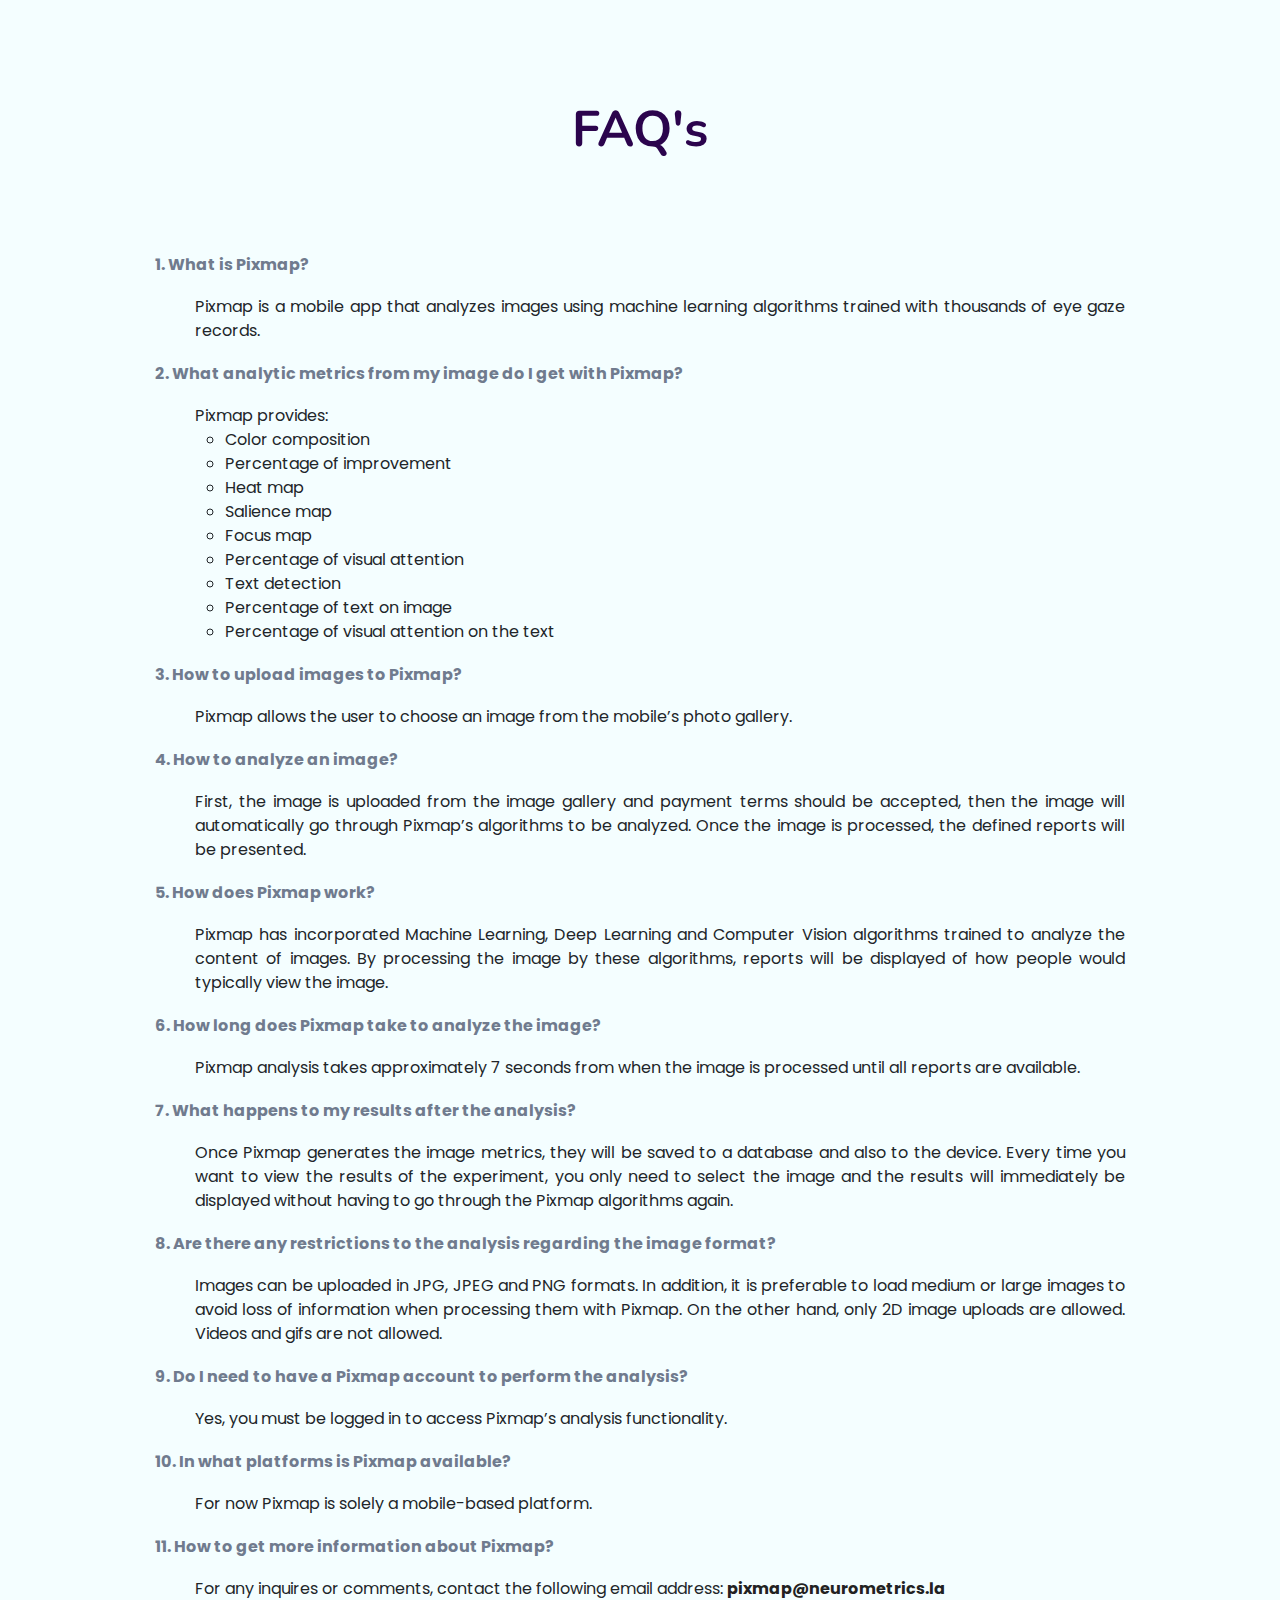
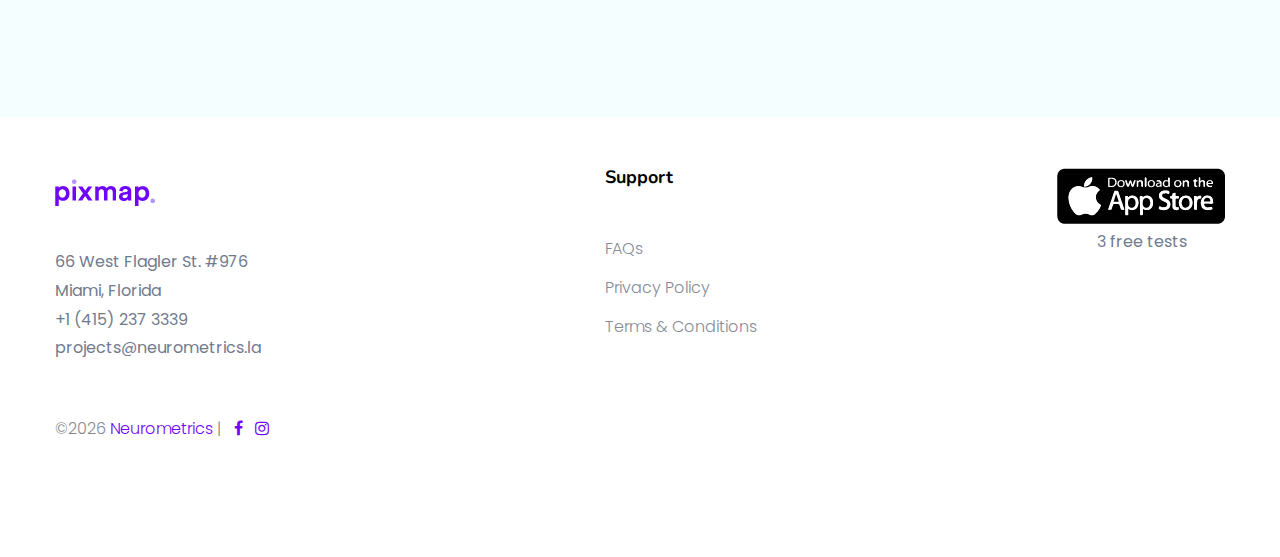
==== commit f013552c: "new changes" ====
--- a/faqs.html
+++ b/faqs.html
@@ -54,31 +54,31 @@
                                     <ol type="1">
                                         <li>
                                             <font style="vertical-align: inherit;">
-                                                <font style="vertical-align: inherit;">Pixmap is a mobile application that simulates human eye behavior to report a series of metrics from image analysis.</font>
-                                            </font>
-                                        </li>                                    
-                                    </ol>  
-                                </p>
-
-                                <p>                                   
-                                    <strong>
-                                        <font style="vertical-align: inherit;">
-                                            <font style="vertical-align: inherit;">2. What analytics metrics do I get with Pixmap?</font>
-                                        </font>
-                                    </strong>
-                                    <ol type="1">
-                                        <li>
-                                            <font style="vertical-align: inherit;">
-                                                <font style="vertical-align: inherit;">Pixmap reports a series of metrics, from the given image, such as:</font>
+                                                <font style="vertical-align: inherit;">Pixmap is a mobile app that analyzes images using machine learning algorithms trained with thousands of eye gaze records.</font>                                                
+                                            </font>
+                                        </li>                                    
+                                    </ol>  
+                                </p>
+
+                                <p>                                   
+                                    <strong>
+                                        <font style="vertical-align: inherit;">
+                                            <font style="vertical-align: inherit;">2. What analytic metrics from my image do I get with Pixmap?</font>
+                                        </font>
+                                    </strong>
+                                    <ol type="1">
+                                        <li>
+                                            <font style="vertical-align: inherit;">
+                                                <font style="vertical-align: inherit;">Pixmap provides:</font>
                                                 <li style="list-style-type: circle; margin-left: 30px;">Color composition</li>
                                                 <li style="list-style-type: circle; margin-left: 30px;">Percentage of improvement</li>
                                                 <li style="list-style-type: circle; margin-left: 30px;">Heat map</li>
                                                 <li style="list-style-type: circle; margin-left: 30px;">Salience map</li>
-                                                <li style="list-style-type: circle; margin-left: 30px;">Focality map</li>
+                                                <li style="list-style-type: circle; margin-left: 30px;">Focus map</li>
                                                 <li style="list-style-type: circle; margin-left: 30px;">Percentage of visual attention</li>
                                                 <li style="list-style-type: circle; margin-left: 30px;">Text detection</li>
-                                                <li style="list-style-type: circle; margin-left: 30px;">Text percentage</li>
-                                                <li style="list-style-type: circle; margin-left: 30px;">Percentage of visual attention in the text</li>
+                                                <li style="list-style-type: circle; margin-left: 30px;">Percentage of text on image</li>
+                                                <li style="list-style-type: circle; margin-left: 30px;">Percentage of visual attention on the text</li>
 
                                             </font>
                                         </li>                                    
@@ -94,7 +94,7 @@
                                     <ol type="1">
                                         <li>
                                             <font style="vertical-align: inherit;">
-                                                <font style="vertical-align: inherit;">Pixmap has two ways of loading images. The first way allows you to choose an image from the mobile phone gallery and the second allows the capture of images by the mobile phone camera.</font>
+                                                <font style="vertical-align: inherit;">Pixmap allows the user to choose an image from the mobile’s photo gallery.</font>
                                             </font>
                                         </li>                                    
                                     </ol>  
@@ -109,7 +109,7 @@
                                     <ol type="1">
                                         <li>
                                             <font style="vertical-align: inherit;">
-                                                <font style="vertical-align: inherit;">You must upload images by either of the two ways indicated to the Pixmap tray. Once you accept the payment terms, the image will automatically go through Pixmap's algorithms to be analyzed and you will receive the defined reports.</font>
+                                                <font style="vertical-align: inherit;">First, the image is uploaded from the image gallery and payment terms should be accepted, then the image will automatically go through Pixmap’s algorithms to be analyzed. Once the image is processed, the defined reports will be presented.</font>
                                             </font>
                                         </li>                                    
                                     </ol>  
@@ -124,7 +124,7 @@
                                     <ol type="1">
                                         <li>
                                             <font style="vertical-align: inherit;">
-                                                <font style="vertical-align: inherit;">Pixmap has incorporated Machine Learning, Deep Learning and Computer Vision algorithms trained to analyze the content of the images. By processing the image by these algorithms, reports will be displayed of how people would normally see the image.</font>
+                                                <font style="vertical-align: inherit;">Pixmap has incorporated Machine Learning, Deep Learning and Computer Vision algorithms trained to analyze the content of images. By processing the image by these algorithms, reports will be displayed of how people would typically view the image.</font>
                                             </font>
                                         </li>                                    
                                     </ol>  
@@ -139,7 +139,7 @@
                                     <ol type="1">
                                         <li>
                                             <font style="vertical-align: inherit;">
-                                                <font style="vertical-align: inherit;">Pixmap algorithms have an analysis time of approximately 7 seconds from when the image is sent until all results are reported.</font>
+                                                <font style="vertical-align: inherit;">Pixmap analysis takes approximately 7 seconds from when the image is processed until all reports are available.</font>
                                             </font>
                                         </li>                                    
                                     </ol>  
@@ -154,7 +154,7 @@
                                     <ol type="1">
                                         <li>
                                             <font style="vertical-align: inherit;">
-                                                <font style="vertical-align: inherit;">Once Pixmap gets the image metrics, they will be saved to a database and also to the device. Every time you want to see the results of the experiment, you only need to select the image and the results will immediately be displayed without having to go through the Pixmap algorithms again.</font>
+                                                <font style="vertical-align: inherit;">Once Pixmap generates the image metrics, they will be saved to a database and also to the device. Every time you want to view the results of the experiment, you only need to select the image and the results will immediately be displayed without having to go through the Pixmap algorithms again.</font>
                                             </font>
                                         </li>                                    
                                     </ol>  
@@ -169,7 +169,7 @@
                                     <ol type="1">
                                         <li>
                                             <font style="vertical-align: inherit;">
-                                                <font style="vertical-align: inherit;">Images can be uploaded in JPG, JPEG and PNG formats. In addition, it is preferable to load medium or large images to avoid loss of information when processing them with Pixmap algorithms. On the other hand, only 2D image uploads are allowed. Videos and gifs are not allowed.</font>
+                                                <font style="vertical-align: inherit;">Images can be uploaded in JPG, JPEG and PNG formats. In addition, it is preferable to load medium or large images to avoid loss of information when processing them with Pixmap. On the other hand, only 2D image uploads are allowed. Videos and gifs are not allowed.</font>
                                             </font>
                                         </li>                                    
                                     </ol>  
@@ -184,37 +184,37 @@
                                     <ol type="1">
                                         <li>
                                             <font style="vertical-align: inherit;">
-                                                <font style="vertical-align: inherit;">Yes, you must necessarily register with a valid account to access Pixmap's analysis functionality.</font>
-                                            </font>
-                                        </li>                                    
-                                    </ol>  
-                                </p>
-
-                                <p>                                   
-                                    <strong>
-                                        <font style="vertical-align: inherit;">
-                                            <font style="vertical-align: inherit;">10. Is Pixmap only available for mobile devices?</font>
-                                        </font>
-                                    </strong>
-                                    <ol type="1">
-                                        <li>
-                                            <font style="vertical-align: inherit;">
-                                                <font style="vertical-align: inherit;">Yes, however, work is being done to implement Pixmap functionalities on web platforms.</font>
-                                            </font>
-                                        </li>                                    
-                                    </ol>  
-                                </p>
-
-                                <p>                                   
-                                    <strong>
-                                        <font style="vertical-align: inherit;">
-                                            <font style="vertical-align: inherit;">11. How to get more information from Pixmap?</font>
-                                        </font>
-                                    </strong>
-                                    <ol type="1">
-                                        <li>
-                                            <font style="vertical-align: inherit;">
-                                                <font style="vertical-align: inherit;">For any questions, contact the following email address: pixmap@neurometrics.la</font>
+                                                <font style="vertical-align: inherit;">Yes, you must be logged in to access Pixmap’s analysis functionality.</font>
+                                            </font>
+                                        </li>                                    
+                                    </ol>  
+                                </p>
+
+                                <p>                                   
+                                    <strong>
+                                        <font style="vertical-align: inherit;">
+                                            <font style="vertical-align: inherit;">10. In what platforms is Pixmap available?</font>
+                                        </font>
+                                    </strong>
+                                    <ol type="1">
+                                        <li>
+                                            <font style="vertical-align: inherit;">
+                                                <font style="vertical-align: inherit;">For now Pixmap is solely a mobile-based platform.</font>
+                                            </font>
+                                        </li>                                    
+                                    </ol>  
+                                </p>
+
+                                <p>                                   
+                                    <strong>
+                                        <font style="vertical-align: inherit;">
+                                            <font style="vertical-align: inherit;">11. How to get more information about Pixmap?</font>
+                                        </font>
+                                    </strong>
+                                    <ol type="1">
+                                        <li>
+                                            <font style="vertical-align: inherit;">
+                                                <font style="vertical-align: inherit;">For any inquires or comments, contact the following email address: <b>pixmap@neurometrics.la</b></font>
                                             </font>
                                         </li>                                    
                                     </ol>  
--- a/assets/css/style.css
+++ b/assets/css/style.css
@@ -1 +1 @@
-@import url("https://fonts.googleapis.com/css?family=Nunito:300,400,600,700,800,900|Poppins:300,400,500,600,700,800,900&display=swap");.white-bg{background:#ffffff}.gray-bg{background:#f5f5f5}.gray-bg{background:#f7f7fd}.white-bg{background:#fff}.black-bg{background:#16161a}.theme-bg{background:#8f1bdc}.brand-bg{background:#f1f4fa}.testimonial-bg{background:#f9fafc}.white-color{color:#fff}.black-color{color:#16161a}.theme-color{color:#8f1bdc}.boxed-btn{background:#fff;color:#8f1bdc !important;display:inline-block;padding:18px 44px;font-family:"Nunito",sans-serif;font-size:14px;font-weight:400;border:0;border:1px solid #8f1bdc;letter-spacing:3px;text-align:center;color:#8f1bdc;text-transform:uppercase;cursor:pointer}.boxed-btn:hover{background:#8f1bdc;color:#fff !important;border:1px solid #8f1bdc}.boxed-btn:focus{outline:none}.boxed-btn.large-width{width:220px}[data-overlay]{position:relative;background-size:cover;background-repeat:no-repeat;background-position:center center}[data-overlay]::before{position:absolute;left:0;top:0;right:0;bottom:0;content:""}[data-opacity="1"]::before{opacity:0.1}[data-opacity="2"]::before{opacity:0.2}[data-opacity="3"]::before{opacity:0.3}[data-opacity="4"]::before{opacity:0.4}[data-opacity="5"]::before{opacity:0.5}[data-opacity="6"]::before{opacity:0.6}[data-opacity="7"]::before{opacity:0.7}[data-opacity="8"]::before{opacity:0.8}[data-opacity="9"]::before{opacity:0.9}body{font-family:"Poppins",sans-serif;font-weight:normal;font-style:normal}h1,h2,h3,h4,h5,h6{font-family:"Nunito",sans-serif;color:#2b044d;margin-top:0px;font-style:normal;font-weight:500;text-transform:normal}p{font-family:"Poppins",sans-serif;color:#707b8e;font-size:16px;line-height:30px;margin-bottom:15px;font-weight:normal}.bg-img-1{background-image:url(../img/slider/slider-img-1.jpg)}.bg-img-2{background-image:url(../img/background-img/bg-img-2.jpg)}.cta-bg-1{background-image:url(../img/background-img/bg-img-3.jpg)}.img{max-width:100%;-webkit-transition:all .3s ease-out 0s;-moz-transition:all .3s ease-out 0s;-ms-transition:all .3s ease-out 0s;-o-transition:all .3s ease-out 0s;transition:all .3s ease-out 0s}.f-left{float:left}.f-right{float:right}.fix{overflow:hidden}.clear{clear:both}a,.button{-webkit-transition:all .3s ease-out 0s;-moz-transition:all .3s ease-out 0s;-ms-transition:all .3s ease-out 0s;-o-transition:all .3s ease-out 0s;transition:all .3s ease-out 0s}a:focus,.button:focus{text-decoration:none;outline:none}a{color:#635c5c}a:hover{color:#fff}a:focus,a:hover,.portfolio-cat a:hover,.footer -menu li a:hover{text-decoration:none}a,button{color:#fff;outline:medium none}button:focus,input:focus,input:focus,textarea,textarea:focus{outline:0}.uppercase{text-transform:uppercase}input:focus::-moz-placeholder{opacity:0;-webkit-transition:.4s;-o-transition:.4s;transition:.4s}.capitalize{text-transform:capitalize}h1 a,h2 a,h3 a,h4 a,h5 a,h6 a{color:inherit}ul{margin:0px;padding:0px}li{list-style:none}hr{border-bottom:1px solid #eceff8;border-top:0 none;margin:30px 0;padding:0}.theme-overlay{position:relative}.theme-overlay::before{background:#1696e7 none repeat scroll 0 0;content:"";height:100%;left:0;opacity:0.6;position:absolute;top:0;width:100%}.overlay{position:relative;z-index:0}.overlay::before{position:absolute;content:"";top:0;left:0;width:100%;height:100%;z-index:-1}.overlay2{position:relative;z-index:0}.overlay2::before{position:absolute;content:"";background-color:#2E2200;top:0;left:0;width:100%;height:100%;z-index:-1;opacity:0.5}.section-padding{padding-top:120px;padding-bottom:120px}.separator{border-top:1px solid #f2f2f2}.mb-90{margin-bottom:90px}@media (max-width: 767px){.mb-90{margin-bottom:30px}}@media (min-width: 768px) and (max-width: 991px){.mb-90{margin-bottom:45px}}.owl-carousel .owl-nav div{background:rgba(255,255,255,0.8) none repeat scroll 0 0;height:40px;left:20px;line-height:40px;font-size:22px;color:#646464;opacity:1;visibility:visible;position:absolute;text-align:center;top:50%;transform:translateY(-50%);transition:all 0.3s ease 0s;width:40px}.owl-carousel .owl-nav div.owl-next{left:auto;right:-30px}.owl-carousel .owl-nav div.owl-next i{position:relative;right:0;top:1px}.owl-carousel .owl-nav div.owl-prev i{position:relative;right:1px;top:0px}.owl-carousel:hover .owl-nav div{opacity:1;visibility:visible}.owl-carousel:hover .owl-nav div:hover{color:#fff;background:#ff3500}.btn{background:#f9218d;-moz-user-select:none;text-transform:capitalize;color:#fff;cursor:pointer;display:inline-block;font-size:16px;font-weight:400;letter-spacing:1px;line-height:0;margin-bottom:0;padding:30px 44px;border-radius:5px;cursor:pointer;transition:color 0.4s linear;position:relative;z-index:1;border:0;overflow:hidden;margin:0}.btn::before{content:"";position:absolute;left:0;top:0;width:100%;height:100%;background:#da1276;z-index:1;border-radius:5px;transition:transform 0.5s;transition-timing-function:ease;transform-origin:0 0;transition-timing-function:cubic-bezier(0.5, 1.6, 0.4, 0.7);transform:scaleX(0)}.btn:hover::before{transform:scaleX(1);color:#fff !important;z-index:-1}.header-btn{background:#4043bc;padding:20px 11px;min-width:120px;position:relative}.header-btn::before{background:#ec4683}.card-btn1{background:#712fda;border-radius:6px;padding:30px 40px;text-transform:uppercase}.card-btn1::before{background:#ff374b}.btn.focus,.btn:focus{outline:0;box-shadow:none}.radius-btn{padding:30px 43px;border-radius:30px}.border-btn{background:none;-moz-user-select:none;border:2px solid #8f1bdc;padding:18px 38px;margin:10px;text-transform:capitalize;color:#6F06F9;cursor:pointer;display:inline-block;font-size:14px;font-weight:500;letter-spacing:1px;margin-bottom:0;border-radius:5px;position:relative;transition:color 0.4s linear;position:relative;overflow:hidden;margin:0}.border-btn::before{border:2px solid transparent;content:"";position:absolute;left:0;top:0;width:100%;height:100%;background:#6F06F9;z-index:-1;transition:transform 0.5s;transition-timing-function:ease;transform-origin:0 0;transition-timing-function:cubic-bezier(0.5, 1.6, 0.4, 0.7);transform:scaleY(0)}.border-btn:hover::before{transform:scaleY(1);order:2px solid transparent}.border-btn.border-btn2{padding:17px 52px}.send-btn{background:#6F06F9;color:#fff;font-size:14px;width:100%;height:55px;border:none;border-radius:5px;cursor:pointer;transition:color 0.4s linear;position:relative;overflow:hidden;z-index:1}.send-btn::before{border:2px solid transparent;content:"";position:absolute;left:0;top:0;width:100%;height:100%;background:#e6373d;color:#6F06F9;z-index:-1;transition:transform 0.5s;transition-timing-function:ease;transform-origin:0 0;transition-timing-function:cubic-bezier(0.5, 1.6, 0.4, 0.7);transform:scaleX(0)}.send-btn:hover::before{transform:scaleY(1);order:2px solid transparent;color:red}.breadcrumb>.active{color:#888}#scrollUp{background:#6F06F9;height:50px;width:50px;right:31px;bottom:18px;color:#fff;font-size:20px;text-align:center;border-radius:50%;line-height:48px;border:2px solid transparent}@media (max-width: 767px){#scrollUp{right:16px}}#scrollUp:hover{color:#fff}.sticky-bar{left:0;margin:auto;position:fixed;top:0;width:100%;-webkit-box-shadow:0 10px 15px rgba(25,25,25,0.1);box-shadow:0 10px 15px rgba(25,25,25,0.1);z-index:9999;-webkit-animation:300ms ease-in-out 0s normal none 1 running fadeInDown;animation:300ms ease-in-out 0s normal none 1 running fadeInDown;-webkit-box-shadow:0 10px 15px rgba(25,25,25,0.1);background:#fff}.mt-5{margin-top:5px}.mt-10{margin-top:10px}.mt-15{margin-top:15px}.mt-20{margin-top:20px}.mt-25{margin-top:25px}.mt-30{margin-top:30px}.mt-35{margin-top:35px}.mt-40{margin-top:40px}.mt-45{margin-top:45px}.mt-50{margin-top:50px}.mt-55{margin-top:55px}.mt-60{margin-top:60px}.mt-65{margin-top:65px}.mt-70{margin-top:70px}.mt-75{margin-top:75px}.mt-80{margin-top:80px}.mt-85{margin-top:85px}.mt-90{margin-top:90px}.mt-95{margin-top:95px}.mt-100{margin-top:100px}.mt-105{margin-top:105px}.mt-110{margin-top:110px}.mt-115{margin-top:115px}.mt-120{margin-top:120px}.mt-125{margin-top:125px}.mt-130{margin-top:130px}.mt-135{margin-top:135px}.mt-140{margin-top:140px}.mt-145{margin-top:145px}.mt-150{margin-top:150px}.mt-155{margin-top:155px}.mt-160{margin-top:160px}.mt-165{margin-top:165px}.mt-170{margin-top:170px}.mt-175{margin-top:175px}.mt-180{margin-top:180px}.mt-185{margin-top:185px}.mt-190{margin-top:190px}.mt-195{margin-top:195px}.mt-200{margin-top:200px}.mb-5{margin-bottom:5px}.mb-10{margin-bottom:10px}.mb-15{margin-bottom:15px}.mb-20{margin-bottom:20px}.mb-25{margin-bottom:25px}.mb-30{margin-bottom:30px}.mb-35{margin-bottom:35px}.mb-40{margin-bottom:40px}.mb-45{margin-bottom:45px}.mb-50{margin-bottom:50px}.mb-55{margin-bottom:55px}.mb-60{margin-bottom:60px}.mb-65{margin-bottom:65px}.mb-70{margin-bottom:70px}.mb-75{margin-bottom:75px}.mb-80{margin-bottom:80px}.mb-85{margin-bottom:85px}.mb-90{margin-bottom:90px}.mb-95{margin-bottom:95px}.mb-100{margin-bottom:100px}.mb-105{margin-bottom:105px}.mb-110{margin-bottom:110px}.mb-115{margin-bottom:115px}.mb-120{margin-bottom:120px}.mb-125{margin-bottom:125px}.mb-130{margin-bottom:130px}.mb-135{margin-bottom:135px}.mb-140{margin-bottom:140px}.mb-145{margin-bottom:145px}.mb-150{margin-bottom:150px}.mb-155{margin-bottom:155px}.mb-160{margin-bottom:160px}.mb-165{margin-bottom:165px}.mb-170{margin-bottom:170px}.mb-175{margin-bottom:175px}.mb-180{margin-bottom:180px}.mb-185{margin-bottom:185px}.mb-190{margin-bottom:190px}.mb-195{margin-bottom:195px}.mb-200{margin-bottom:200px}.ml-5{margin-left:5px}.ml-10{margin-left:10px}.ml-15{margin-left:15px}.ml-20{margin-left:20px}.ml-25{margin-left:25px}.ml-30{margin-left:30px}.ml-35{margin-left:35px}.ml-40{margin-left:40px}.ml-45{margin-left:45px}.ml-50{margin-left:50px}.ml-55{margin-left:55px}.ml-60{margin-left:60px}.ml-65{margin-left:65px}.ml-70{margin-left:70px}.ml-75{margin-left:75px}.ml-80{margin-left:80px}.ml-85{margin-left:85px}.ml-90{margin-left:90px}.ml-95{margin-left:95px}.ml-100{margin-left:100px}.ml-105{margin-left:105px}.ml-110{margin-left:110px}.ml-115{margin-left:115px}.ml-120{margin-left:120px}.ml-125{margin-left:125px}.ml-130{margin-left:130px}.ml-135{margin-left:135px}.ml-140{margin-left:140px}.ml-145{margin-left:145px}.ml-150{margin-left:150px}.ml-155{margin-left:155px}.ml-160{margin-left:160px}.ml-165{margin-left:165px}.ml-170{margin-left:170px}.ml-175{margin-left:175px}.ml-180{margin-left:180px}.ml-185{margin-left:185px}.ml-190{margin-left:190px}.ml-195{margin-left:195px}.ml-200{margin-left:200px}.mr-5{margin-right:5px}.mr-10{margin-right:10px}.mr-15{margin-right:15px}.mr-20{margin-right:20px}.mr-25{margin-right:25px}.mr-30{margin-right:30px}.mr-35{margin-right:35px}.mr-40{margin-right:40px}.mr-45{margin-right:45px}.mr-50{margin-right:50px}.mr-55{margin-right:55px}.mr-60{margin-right:60px}.mr-65{margin-right:65px}.mr-70{margin-right:70px}.mr-75{margin-right:75px}.mr-80{margin-right:80px}.mr-85{margin-right:85px}.mr-90{margin-right:90px}.mr-95{margin-right:95px}.mr-100{margin-right:100px}.mr-105{margin-right:105px}.mr-110{margin-right:110px}.mr-115{margin-right:115px}.mr-120{margin-right:120px}.mr-125{margin-right:125px}.mr-130{margin-right:130px}.mr-135{margin-right:135px}.mr-140{margin-right:140px}.mr-145{margin-right:145px}.mr-150{margin-right:150px}.mr-155{margin-right:155px}.mr-160{margin-right:160px}.mr-165{margin-right:165px}.mr-170{margin-right:170px}.mr-175{margin-right:175px}.mr-180{margin-right:180px}.mr-185{margin-right:185px}.mr-190{margin-right:190px}.mr-195{margin-right:195px}.mr-200{margin-right:200px}.pt-5{padding-top:5px}.pt-10{padding-top:10px}.pt-15{padding-top:15px}.pt-20{padding-top:20px}.pt-25{padding-top:25px}.pt-30{padding-top:30px}.pt-35{padding-top:35px}.pt-40{padding-top:40px}.pt-45{padding-top:45px}.pt-50{padding-top:50px}.pt-55{padding-top:55px}.pt-60{padding-top:60px}.pt-65{padding-top:65px}.pt-70{padding-top:70px}.pt-75{padding-top:75px}.pt-80{padding-top:80px}.pt-85{padding-top:85px}.pt-90{padding-top:90px}.pt-95{padding-top:95px}.pt-100{padding-top:100px}.pt-105{padding-top:105px}.pt-110{padding-top:110px}.pt-115{padding-top:115px}.pt-120{padding-top:120px}.pt-125{padding-top:125px}.pt-130{padding-top:130px}.pt-135{padding-top:135px}.pt-140{padding-top:140px}.pt-145{padding-top:145px}.pt-150{padding-top:150px}.pt-155{padding-top:155px}.pt-160{padding-top:160px}.pt-165{padding-top:165px}.pt-170{padding-top:170px}.pt-175{padding-top:175px}.pt-180{padding-top:180px}.pt-185{padding-top:185px}.pt-190{padding-top:190px}.pt-195{padding-top:195px}.pt-200{padding-top:200px}.pt-260{padding-top:260px}.pb-5{padding-bottom:5px}.pb-10{padding-bottom:10px}.pb-15{padding-bottom:15px}.pb-20{padding-bottom:20px}.pb-25{padding-bottom:25px}.pb-30{padding-bottom:30px}.pb-35{padding-bottom:35px}.pb-40{padding-bottom:40px}.pb-45{padding-bottom:45px}.pb-50{padding-bottom:50px}.pb-55{padding-bottom:55px}.pb-60{padding-bottom:60px}.pb-65{padding-bottom:65px}.pb-70{padding-bottom:70px}.pb-75{padding-bottom:75px}.pb-80{padding-bottom:80px}.pb-85{padding-bottom:85px}.pb-90{padding-bottom:90px}.pb-95{padding-bottom:95px}.pb-100{padding-bottom:100px}.pb-105{padding-bottom:105px}.pb-110{padding-bottom:110px}.pb-115{padding-bottom:115px}.pb-120{padding-bottom:120px}.pb-125{padding-bottom:125px}.pb-130{padding-bottom:130px}.pb-135{padding-bottom:135px}.pb-140{padding-bottom:140px}.pb-145{padding-bottom:145px}.pb-150{padding-bottom:150px}.pb-155{padding-bottom:155px}.pb-160{padding-bottom:160px}.pb-165{padding-bottom:165px}.pb-170{padding-bottom:170px}.pb-175{padding-bottom:175px}.pb-180{padding-bottom:180px}.pb-185{padding-bottom:185px}.pb-190{padding-bottom:190px}.pb-195{padding-bottom:195px}.pb-200{padding-bottom:200px}.pl-5{padding-left:5px}.pl-10{padding-left:10px}.pl-15{padding-left:15px}.pl-20{padding-left:20px}.pl-25{padding-left:25px}.pl-30{padding-left:30px}.pl-35{padding-left:35px}.pl-40{padding-left:40px}.pl-45{padding-left:45px}.pl-50{padding-left:50px}.pl-55{padding-left:55px}.pl-60{padding-left:60px}.pl-65{padding-left:65px}.pl-70{padding-left:70px}.pl-75{padding-left:75px}.pl-80{padding-left:80px}.pl-85{padding-left:85px}.pl-90{padding-left:90px}.pl-95{padding-left:95px}.pl-100{padding-left:100px}.pl-105{padding-left:105px}.pl-110{padding-left:110px}.pl-115{padding-left:115px}.pl-120{padding-left:120px}.pl-125{padding-left:125px}.pl-130{padding-left:130px}.pl-135{padding-left:135px}.pl-140{padding-left:140px}.pl-145{padding-left:145px}.pl-150{padding-left:150px}.pl-155{padding-left:155px}.pl-160{padding-left:160px}.pl-165{padding-left:165px}.pl-170{padding-left:170px}.pl-175{padding-left:175px}.pl-180{padding-left:180px}.pl-185{padding-left:185px}.pl-190{padding-left:190px}.pl-195{padding-left:195px}.pl-200{padding-left:200px}.pr-5{padding-right:5px}.pr-10{padding-right:10px}.pr-15{padding-right:15px}.pr-20{padding-right:20px}.pr-25{padding-right:25px}.pr-30{padding-right:30px}.pr-35{padding-right:35px}.pr-40{padding-right:40px}.pr-45{padding-right:45px}.pr-50{padding-right:50px}.pr-55{padding-right:55px}.pr-60{padding-right:60px}.pr-65{padding-right:65px}.pr-70{padding-right:70px}.pr-75{padding-right:75px}.pr-80{padding-right:80px}.pr-85{padding-right:85px}.pr-90{padding-right:90px}.pr-95{padding-right:95px}.pr-100{padding-right:100px}.pr-105{padding-right:105px}.pr-110{padding-right:110px}.pr-115{padding-right:115px}.pr-120{padding-right:120px}.pr-125{padding-right:125px}.pr-130{padding-right:130px}.pr-135{padding-right:135px}.pr-140{padding-right:140px}.pr-145{padding-right:145px}.pr-150{padding-right:150px}.pr-155{padding-right:155px}.pr-160{padding-right:160px}.pr-165{padding-right:165px}.pr-170{padding-right:170px}.pr-175{padding-right:175px}.pr-180{padding-right:180px}.pr-185{padding-right:185px}.pr-190{padding-right:190px}.pr-195{padding-right:195px}.pr-200{padding-right:200px}.bounce-animate{animation-name:float-bob;animation-duration:2s;animation-iteration-count:infinite;-moz-animation-name:float-bob;-moz-animation-duration:2s;-moz-animation-iteration-count:infinite;-moz-animation-timing-function:linear;-ms-animation-name:float-bob;-ms-animation-duration:2s;-ms-animation-iteration-count:infinite;-ms-animation-timing-function:linear;-o-animation-name:float-bob;-o-animation-duration:2s;-o-animation-iteration-count:infinite;-o-animation-timing-function:linear}@-webkit-keyframes float-bob{0%{-webkit-transform:translateY(-20px);transform:translateY(-20px)}50%{-webkit-transform:translateY(-10px);transform:translateY(-10px)}100%{-webkit-transform:translateY(-20px);transform:translateY(-20px)}}.heartbeat{animation:heartbeat 1s infinite alternate}@-webkit-keyframes heartbeat{to{-webkit-transform:scale(1.7);transform:scale(1.7)}}.rotateme{-webkit-animation-name:rotateme;animation-name:rotateme;-webkit-animation-duration:50s;animation-duration:50s;-webkit-animation-iteration-count:infinite;animation-iteration-count:infinite;-webkit-animation-timing-function:linear;animation-timing-function:linear}@keyframes rotateme{from{-webkit-transform:rotate(0deg);transform:rotate(0deg)}to{-webkit-transform:rotate(360deg);transform:rotate(360deg)}}@-webkit-keyframes rotateme{from{-webkit-transform:rotate(0deg)}to{-webkit-transform:rotate(360deg)}}.preloader{background-color:#f7f7f7;width:100%;height:100%;position:fixed;top:0;left:0;right:0;bottom:0;z-index:999999;-webkit-transition:.6s;-o-transition:.6s;transition:.6s;margin:0 auto}.preloader .preloader-circle{width:100px;height:100px;position:relative;border-style:solid;border-width:3px;border-top-color:#8f1bdc;border-bottom-color:transparent;border-left-color:transparent;border-right-color:transparent;z-index:10;border-radius:50%;-webkit-box-shadow:0 1px 5px 0 rgba(35,181,185,0.15);box-shadow:0 1px 5px 0 rgba(35,181,185,0.15);background-color:#ffffff;-webkit-animation:zoom 2000ms infinite ease;animation:zoom 2000ms infinite ease;-webkit-transition:.6s;-o-transition:.6s;transition:.6s}.preloader .preloader-circle2{border-top-color:#0078ff}.preloader .preloader-img{position:absolute;top:50%;z-index:200;left:0;right:0;margin:0 auto;text-align:center;display:inline-block;-webkit-transform:translateY(-50%);-ms-transform:translateY(-50%);transform:translateY(-50%);padding-top:6px;-webkit-transition:.6s;-o-transition:.6s;transition:.6s}.preloader .preloader-img img{max-width:55px}.preloader .pere-text strong{font-weight:800;color:#dca73a;text-transform:uppercase}@-webkit-keyframes zoom{0%{-webkit-transform:rotate(0deg);transform:rotate(0deg);-webkit-transition:.6s;-o-transition:.6s;transition:.6s}100%{-webkit-transform:rotate(360deg);transform:rotate(360deg);-webkit-transition:.6s;-o-transition:.6s;transition:.6s}}@keyframes zoom{0%{-webkit-transform:rotate(0deg);transform:rotate(0deg);-webkit-transition:.6s;-o-transition:.6s;transition:.6s}100%{-webkit-transform:rotate(360deg);transform:rotate(360deg);-webkit-transition:.6s;-o-transition:.6s;transition:.6s}}.section-padding2{padding-top:100px;padding-bottom:100px}@media only screen and (min-width: 1200px) and (max-width: 1600px){.section-padding2{padding-top:100px;padding-bottom:100px}}@media only screen and (min-width: 992px) and (max-width: 1199px){.section-padding2{padding-top:100px;padding-bottom:100px}}@media only screen and (min-width: 768px) and (max-width: 991px){.section-padding2{padding-top:50px;padding-bottom:50px}}@media only screen and (min-width: 576px) and (max-width: 767px){.section-padding2{padding-top:25px;padding-bottom:25px}}@media (max-width: 767px){.section-padding2{padding-top:25px;padding-bottom:25px}}.inner-padding{padding-top:450px}@media only screen and (min-width: 1200px) and (max-width: 1600px){.inner-padding{padding-top:400px}}@media only screen and (min-width: 992px) and (max-width: 1199px){.inner-padding{padding-top:300px}}@media only screen and (min-width: 768px) and (max-width: 991px){.inner-padding{padding-top:300px}}@media only screen and (min-width: 576px) and (max-width: 767px){.inner-padding{padding-top:200px}}@media (max-width: 767px){.inner-padding{padding-top:200px}}.section-paddingr{padding-top:0;padding-bottom:120px}@media only screen and (min-width: 1200px) and (max-width: 1600px){.section-paddingr{padding-top:0;padding-bottom:120px}}@media only screen and (min-width: 992px) and (max-width: 1199px){.section-paddingr{padding-top:0;padding-bottom:70px}}@media only screen and (min-width: 768px) and (max-width: 991px){.section-paddingr{padding-top:0;padding-bottom:70px}}@media only screen and (min-width: 576px) and (max-width: 767px){.section-paddingr{padding-top:0;padding-bottom:70px}}@media (max-width: 767px){.section-paddingr{padding-top:0;padding-bottom:70px}}.tips-padding{padding-top:185px;padding-bottom:150px}@media only screen and (min-width: 1200px) and (max-width: 1600px){.tips-padding{padding-top:185px;padding-bottom:150px}}@media only screen and (min-width: 992px) and (max-width: 1199px){.tips-padding{padding-top:92px;padding-bottom:45px}}@media only screen and (min-width: 768px) and (max-width: 991px){.tips-padding{padding-top:92px;padding-bottom:45px}}@media only screen and (min-width: 576px) and (max-width: 767px){.tips-padding{padding-top:40px;padding-bottom:22px}}@media (max-width: 767px){.tips-padding{padding-top:40px;padding-bottom:22px}}.section-padd-top30{padding-top:100px;padding-bottom:100px}@media only screen and (min-width: 1200px) and (max-width: 1600px){.section-padd-top30{padding-top:100px;padding-bottom:100px}}@media only screen and (min-width: 992px) and (max-width: 1199px){.section-padd-top30{padding-top:100px;padding-bottom:100px}}@media only screen and (min-width: 768px) and (max-width: 991px){.section-padd-top30{padding-top:50px;padding-bottom:80px}}@media only screen and (min-width: 576px) and (max-width: 767px){.section-padd-top30{padding-top:25px;padding-bottom:45px}}@media (max-width: 767px){.section-padd-top30{padding-top:20px;padding-bottom:45px}}.section-padd4{padding-top:100px;padding-bottom:55px}@media only screen and (min-width: 1200px) and (max-width: 1600px){.section-padd4{padding-top:100px;padding-bottom:55px}}@media only screen and (min-width: 992px) and (max-width: 1199px){.section-padd4{padding-top:50px;padding-bottom:15px}}@media only screen and (min-width: 768px) and (max-width: 991px){.section-padd4{padding-top:35px;padding-bottom:8px}}@media only screen and (min-width: 576px) and (max-width: 767px){.section-padd4{padding-top:35px;padding-bottom:8px}}@media (max-width: 767px){.section-padd4{padding-top:35px;padding-bottom:8px}}.testimonial-padding{padding-top:157px;padding-bottom:157px}@media only screen and (min-width: 1200px) and (max-width: 1600px){.testimonial-padding{padding-top:157px;padding-bottom:157px}}@media only screen and (min-width: 992px) and (max-width: 1199px){.testimonial-padding{padding-top:120px;padding-bottom:120px}}@media only screen and (min-width: 768px) and (max-width: 991px){.testimonial-padding{padding-top:100px;padding-bottom:100px}}@media only screen and (min-width: 576px) and (max-width: 767px){.testimonial-padding{padding-top:80px;padding-bottom:60px}}@media (max-width: 767px){.testimonial-padding{padding-top:80px;padding-bottom:60px}}.services-padding{padding-top:300px;padding-bottom:150px}@media only screen and (min-width: 1200px) and (max-width: 1600px){.services-padding{padding-top:300px;padding-bottom:150px}}@media only screen and (min-width: 992px) and (max-width: 1199px){.services-padding{padding-top:200px;padding-bottom:150px}}@media only screen and (min-width: 768px) and (max-width: 991px){.services-padding{padding-top:150px;padding-bottom:70px}}@media only screen and (min-width: 576px) and (max-width: 767px){.services-padding{padding-top:150px;padding-bottom:70px}}@media (max-width: 767px){.services-padding{padding-top:150px;padding-bottom:70px}}.footer-padding{padding-top:50px;padding-bottom:100px}@media only screen and (min-width: 1200px) and (max-width: 1600px){.footer-padding{padding-top:50px;padding-bottom:100px}}@media only screen and (min-width: 992px) and (max-width: 1199px){.footer-padding{padding-top:50px;padding-bottom:50px}}@media only screen and (min-width: 768px) and (max-width: 991px){.footer-padding{padding-top:50px;padding-bottom:50px}}@media only screen and (min-width: 576px) and (max-width: 767px){.footer-padding{padding-top:0px;padding-bottom:50px}}@media (max-width: 767px){.footer-padding{padding-top:0px;padding-bottom:50px}}.footer-padding2{padding-top:50px;padding-bottom:100px}@media only screen and (min-width: 1200px) and (max-width: 1600px){.footer-padding2{padding-top:50px;padding-bottom:100px}}@media only screen and (min-width: 992px) and (max-width: 1199px){.footer-padding2{padding-top:50px;padding-bottom:50px}}@media only screen and (min-width: 768px) and (max-width: 991px){.footer-padding2{padding-top:50px;padding-bottom:50px}}@media only screen and (min-width: 576px) and (max-width: 767px){.footer-padding2{padding-top:50px;padding-bottom:50px}}@media (max-width: 767px){.footer-padding2{padding-top:50px;padding-bottom:50px}}.footer-padding3{padding-bottom:100px}@media only screen and (min-width: 1200px) and (max-width: 1600px){.footer-padding3{padding-bottom:100px}}@media only screen and (min-width: 992px) and (max-width: 1199px){.footer-padding3{padding-bottom:50px}}@media only screen and (min-width: 768px) and (max-width: 991px){.footer-padding3{padding-bottom:50px}}@media only screen and (min-width: 576px) and (max-width: 767px){.footer-padding3{padding-bottom:50px}}@media (max-width: 767px){.footer-padding3{padding-bottom:50px}}.white-bg{background:#ffffff}.gray-bg{background:#f5f5f5}.gray-bg{background:#f7f7fd}.white-bg{background:#fff}.black-bg{background:#16161a}.theme-bg{background:#8f1bdc}.brand-bg{background:#f1f4fa}.testimonial-bg{background:#f9fafc}.white-color{color:#fff}.black-color{color:#16161a}.theme-color{color:#8f1bdc}.latest-blog-area .area-heading{margin-bottom:70px}.blog_area a{color:"Nunito",sans-serif !important;text-decoration:none;transition:.4s}.blog_area a:hover,.blog_area a :hover{background:-webkit-linear-gradient(131deg, #8f1bdc 0%, #8f1bdc 99%);-webkit-background-clip:text;-webkit-text-fill-color:transparent;text-decoration:none;transition:.4s}.single-blog{overflow:hidden;margin-bottom:30px}.single-blog:hover{box-shadow:0px 10px 20px 0px rgba(42,34,123,0.1)}.single-blog .thumb{overflow:hidden;position:relative}.single-blog .thumb:after{content:'';position:absolute;left:0;top:0;width:100%;height:100%;background:#000;opacity:0;-webkit-transition:all .3s ease-out 0s;-moz-transition:all .3s ease-out 0s;-ms-transition:all .3s ease-out 0s;-o-transition:all .3s ease-out 0s;transition:all .3s ease-out 0s}.single-blog h4{border-bottom:1px solid #dfdfdf;padding-bottom:34px;margin-bottom:25px}.single-blog a{font-size:20px;font-weight:600}.single-blog .date{color:#666666;text-align:left;display:inline-block;font-size:13px;font-weight:300}.single-blog .tag{text-align:left;display:inline-block;float:left;font-size:13px;font-weight:300;margin-right:22px;position:relative}.single-blog .tag:after{content:'';position:absolute;width:1px;height:10px;background:#acacac;right:-12px;top:7px}@media (max-width: 1199px){.single-blog .tag{margin-right:8px}.single-blog .tag:after{display:none}}.single-blog .likes{margin-right:16px}@media (max-width: 800px){.single-blog{margin-bottom:30px}}.single-blog .single-blog-content{padding:30px}.single-blog .single-blog-content .meta-bottom p{font-size:13px;font-weight:300}.single-blog .single-blog-content .meta-bottom i{color:#fdcb9e;font-size:13px;margin-right:7px}@media (max-width: 1199px){.single-blog .single-blog-content{padding:15px}}.single-blog:hover .thumb:after{opacity:.7;-webkit-transition:all .3s ease-out 0s;-moz-transition:all .3s ease-out 0s;-ms-transition:all .3s ease-out 0s;-o-transition:all .3s ease-out 0s;transition:all .3s ease-out 0s}@media (max-width: 1199px){.single-blog h4{transition:all 300ms linear 0s;border-bottom:1px solid #dfdfdf;padding-bottom:14px;margin-bottom:12px}.single-blog h4 a{font-size:18px}}.full_image.single-blog{position:relative}.full_image.single-blog .single-blog-content{position:absolute;left:35px;bottom:0;opacity:0;visibility:hidden;-webkit-transition:all .3s ease-out 0s;-moz-transition:all .3s ease-out 0s;-ms-transition:all .3s ease-out 0s;-o-transition:all .3s ease-out 0s;transition:all .3s ease-out 0s}@media (min-width: 992px){.full_image.single-blog .single-blog-content{bottom:100px}}.full_image.single-blog h4{-webkit-transition:all .3s ease-out 0s;-moz-transition:all .3s ease-out 0s;-ms-transition:all .3s ease-out 0s;-o-transition:all .3s ease-out 0s;transition:all .3s ease-out 0s;border-bottom:none;padding-bottom:5px}.full_image.single-blog a{font-size:20px;font-weight:600}.full_image.single-blog .date{color:#fff}.full_image.single-blog:hover .single-blog-content{opacity:1;visibility:visible;-webkit-transition:all .3s ease-out 0s;-moz-transition:all .3s ease-out 0s;-ms-transition:all .3s ease-out 0s;-o-transition:all .3s ease-out 0s;transition:all .3s ease-out 0s}.l_blog_item .l_blog_text .date{margin-top:24px;margin-bottom:15px}.l_blog_item .l_blog_text .date a{font-size:12px}.l_blog_item .l_blog_text h4{font-size:18px;border-bottom:1px solid #eeeeee;margin-bottom:0px;padding-bottom:20px;-webkit-transition:all .3s ease-out 0s;-moz-transition:all .3s ease-out 0s;-ms-transition:all .3s ease-out 0s;-o-transition:all .3s ease-out 0s;transition:all .3s ease-out 0s}.l_blog_item .l_blog_text p{margin-bottom:0px;padding-top:20px}.causes_slider .owl-dots{text-align:center;margin-top:80px}.causes_slider .owl-dots .owl-dot{height:14px;width:14px;background:#eeeeee;display:inline-block;margin-right:7px}.causes_slider .owl-dots .owl-dot:last-child{margin-right:0px}.causes_item{background:#fff}.causes_item .causes_img{position:relative}.causes_item .causes_img .c_parcent{position:absolute;bottom:0px;width:100%;left:0px;height:3px;background:rgba(255,255,255,0.5)}.causes_item .causes_img .c_parcent span{width:70%;height:3px;position:absolute;left:0px;bottom:0px}.causes_item .causes_img .c_parcent span:before{content:"75%";position:absolute;right:-10px;bottom:0px;color:#fff;padding:0px 5px}.causes_item .causes_text{padding:30px 35px 40px 30px}.causes_item .causes_text h4{font-size:18px;font-weight:600;margin-bottom:15px;cursor:pointer}.causes_item .causes_text p{font-size:14px;line-height:24px;font-weight:300;margin-bottom:0px}.causes_item .causes_bottom a{width:50%;border:1px solid;text-align:center;float:left;line-height:50px;color:#fff;font-size:14px;font-weight:500}.causes_item .causes_bottom a+a{border-color:#eeeeee;background:#fff;font-size:14px}.latest_blog_area{background:#f9f9ff}.single-recent-blog-post{margin-bottom:30px}.single-recent-blog-post .thumb{overflow:hidden}.single-recent-blog-post .thumb img{transition:all 0.7s linear}.single-recent-blog-post .details{padding-top:30px}.single-recent-blog-post .details .sec_h4{line-height:24px;padding:10px 0px 13px;transition:all 0.3s linear}.single-recent-blog-post .date{font-size:14px;line-height:24px;font-weight:400}.single-recent-blog-post:hover img{transform:scale(1.23) rotate(10deg)}.tags .tag_btn{font-size:12px;font-weight:500;line-height:20px;border:1px solid #eeeeee;display:inline-block;padding:1px 18px;text-align:center}.tags .tag_btn+.tag_btn{margin-left:2px}.blog_categorie_area{padding-top:30px;padding-bottom:30px}@media (min-width: 900px){.blog_categorie_area{padding-top:80px;padding-bottom:80px}}@media (min-width: 1100px){.blog_categorie_area{padding-top:120px;padding-bottom:120px}}.categories_post{position:relative;text-align:center;cursor:pointer}.categories_post img{max-width:100%}.categories_post .categories_details{position:absolute;top:20px;left:20px;right:20px;bottom:20px;background:rgba(34,34,34,0.75);color:#fff;transition:all 0.3s linear;display:flex;align-items:center;justify-content:center}.categories_post .categories_details h5{margin-bottom:0px;font-size:18px;line-height:26px;text-transform:uppercase;color:#fff;position:relative}.categories_post .categories_details p{font-weight:300;font-size:14px;line-height:26px;margin-bottom:0px}.categories_post .categories_details .border_line{margin:10px 0px;background:#fff;width:100%;height:1px}.categories_post:hover .categories_details{background:rgba(222,99,32,0.85)}.blog_item{margin-bottom:50px}.blog_details{padding:30px 0 20px 10px;box-shadow:0px 10px 20px 0px rgba(221,221,221,0.3)}@media (min-width: 768px){.blog_details{padding:60px 30px 35px 35px}}.blog_details p{margin-bottom:30px}.blog_details a{color:#ff8b23}.blog_details a:hover{color:#ff5c97}.blog_details h2{font-size:18px;font-weight:600;margin-bottom:8px}@media (min-width: 768px){.blog_details h2{font-size:24px;margin-bottom:15px}}.blog-info-link li{float:left;font-size:14px}.blog-info-link li a{color:#999999}.blog-info-link li i,.blog-info-link li span{font-size:13px;margin-right:5px}.blog-info-link li::after{content:"|";padding-left:10px;padding-right:10px}.blog-info-link li:last-child::after{display:none}.blog-info-link::after{content:"";display:block;clear:both;display:table}.blog_item_img{position:relative}.blog_item_img .blog_item_date{position:absolute;bottom:-10px;left:10px;display:block;color:#fff;background-color:#8f1bdc;padding:8px 15px;border-radius:5px}@media (min-width: 768px){.blog_item_img .blog_item_date{bottom:-20px;left:40px;padding:13px 30px}}.blog_item_img .blog_item_date h3{font-size:22px;font-weight:600;color:#fff;margin-bottom:0;line-height:1.2}@media (min-width: 768px){.blog_item_img .blog_item_date h3{font-size:30px}}.blog_item_img .blog_item_date p{font-size:18px;margin-bottom:0;color:#fff}@media (min-width: 768px){.blog_item_img .blog_item_date p{font-size:18px}}.blog_right_sidebar .widget_title{font-size:20px;margin-bottom:40px}.blog_right_sidebar .widget_title::after{content:"";display:block;padding-top:15px;border-bottom:1px solid #f0e9ff}.blog_right_sidebar .single_sidebar_widget{background:#fbf9ff;padding:30px;margin-bottom:30px}.blog_right_sidebar .single_sidebar_widget .btn_1{margin-top:0px}.blog_right_sidebar .search_widget .form-control{height:50px;border-color:#f0e9ff;font-size:13px;color:#999999;padding-left:20px;border-radius:0;border-right:0}.blog_right_sidebar .search_widget .form-control::placeholder{color:#999999}.blog_right_sidebar .search_widget .form-control:focus{border-color:#f0e9ff;outline:0;box-shadow:none}.blog_right_sidebar .search_widget .input-group button{background:#8f1bdc;border-left:0;border:1px solid #f0e9ff;padding:4px 15px;border-left:0;cursor:pointer}.blog_right_sidebar .search_widget .input-group button i{color:#fff}.blog_right_sidebar .search_widget .input-group button span{font-size:14px;color:#999999}.blog_right_sidebar .newsletter_widget .form-control{height:50px;border-color:#f0e9ff;font-size:13px;color:#999999;padding-left:20px;border-radius:0}.blog_right_sidebar .newsletter_widget .form-control::placeholder{color:#999999}.blog_right_sidebar .newsletter_widget .form-control:focus{border-color:#f0e9ff;outline:0;box-shadow:none}.blog_right_sidebar .newsletter_widget .input-group button{background:#fff;border-left:0;border:1px solid #f0e9ff;padding:4px 15px;border-left:0}.blog_right_sidebar .newsletter_widget .input-group button i,.blog_right_sidebar .newsletter_widget .input-group button span{font-size:14px;color:#fff}.blog_right_sidebar .post_category_widget .cat-list li{border-bottom:1px solid #f0e9ff;transition:all 0.3s ease 0s;padding-bottom:12px}.blog_right_sidebar .post_category_widget .cat-list li:last-child{border-bottom:0}.blog_right_sidebar .post_category_widget .cat-list li a{font-size:14px;line-height:20px;color:#888888}.blog_right_sidebar .post_category_widget .cat-list li a p{margin-bottom:0px}.blog_right_sidebar .post_category_widget .cat-list li+li{padding-top:15px}.blog_right_sidebar .popular_post_widget .post_item .media-body{justify-content:center;align-self:center;padding-left:20px}.blog_right_sidebar .popular_post_widget .post_item .media-body h3{font-size:16px;line-height:20px;margin-bottom:6px;transition:all 0.3s linear}.blog_right_sidebar .popular_post_widget .post_item .media-body a:hover{color:#fff}.blog_right_sidebar .popular_post_widget .post_item .media-body p{font-size:14px;line-height:21px;margin-bottom:0px}.blog_right_sidebar .popular_post_widget .post_item+.post_item{margin-top:20px}.blog_right_sidebar .tag_cloud_widget ul li{display:inline-block}.blog_right_sidebar .tag_cloud_widget ul li a{display:inline-block;border:1px solid #eeeeee;background:#fff;padding:4px 20px;margin-bottom:8px;margin-right:3px;transition:all 0.3s ease 0s;color:#888888;font-size:13px}.blog_right_sidebar .tag_cloud_widget ul li a:hover{background:#8f1bdc;color:#fff !important;-webkit-text-fill-color:#fff;text-decoration:none;-webkit-transition:0.5s;transition:0.5s}.blog_right_sidebar .instagram_feeds .instagram_row{display:flex;margin-right:-6px;margin-left:-6px}.blog_right_sidebar .instagram_feeds .instagram_row li{width:33.33%;float:left;padding-right:6px;padding-left:6px;margin-bottom:15px}.blog_right_sidebar .br{width:100%;height:1px;background:#eee;margin:30px 0px}.blog-pagination{margin-top:80px}.blog-pagination .page-link{font-size:14px;position:relative;display:block;padding:0;text-align:center;margin-left:-1px;line-height:45px;width:45px;height:45px;border-radius:0 !important;color:#8a8a8a;border:1px solid #f0e9ff;margin-right:10px}.blog-pagination .page-link i,.blog-pagination .page-link span{font-size:13px}.blog-pagination .page-item.active .page-link{background-color:#fbf9ff;border-color:#f0e9ff;color:#888888}.blog-pagination .page-item:last-child .page-link{margin-right:0}.single-post-area .blog_details{box-shadow:none;padding:0}.single-post-area .social-links{padding-top:10px}.single-post-area .social-links li{display:inline-block;margin-bottom:10px}.single-post-area .social-links li a{color:#cccccc;padding:7px;font-size:14px;transition:all 0.2s linear}.single-post-area .blog_details{padding-top:26px}.single-post-area .blog_details p{margin-bottom:20px;font-size:15px}.single-post-area .quote-wrapper{background:rgba(130,139,178,0.1);padding:15px;line-height:1.733;color:#888888;font-style:italic;margin-top:25px;margin-bottom:25px}@media (min-width: 768px){.single-post-area .quote-wrapper{padding:30px}}.single-post-area .quotes{background:#fff;padding:15px 15px 15px 20px;border-left:2px solid}@media (min-width: 768px){.single-post-area .quotes{padding:25px 25px 25px 30px}}.single-post-area .arrow{position:absolute}.single-post-area .arrow .lnr{font-size:20px;font-weight:600}.single-post-area .thumb .overlay-bg{background:rgba(0,0,0,0.8)}.single-post-area .navigation-top{padding-top:15px;border-top:1px solid #f0e9ff}.single-post-area .navigation-top p{margin-bottom:0}.single-post-area .navigation-top .like-info{font-size:14px}.single-post-area .navigation-top .like-info i,.single-post-area .navigation-top .like-info span{font-size:16px;margin-right:5px}.single-post-area .navigation-top .comment-count{font-size:14px}.single-post-area .navigation-top .comment-count i,.single-post-area .navigation-top .comment-count span{font-size:16px;margin-right:5px}.single-post-area .navigation-top .social-icons li{display:inline-block;margin-right:15px}.single-post-area .navigation-top .social-icons li:last-child{margin:0}.single-post-area .navigation-top .social-icons li i,.single-post-area .navigation-top .social-icons li span{font-size:14px;color:#999999}.single-post-area .blog-author{padding:40px 30px;background:#fbf9ff;margin-top:50px}@media (max-width: 600px){.single-post-area .blog-author{padding:20px 8px}}.single-post-area .blog-author img{width:90px;height:90px;border-radius:50%;margin-right:30px}@media (max-width: 600px){.single-post-area .blog-author img{margin-right:15px;width:45px;height:45px}}.single-post-area .blog-author a{display:inline-block}.single-post-area .blog-author a:hover{color:#ff5c97}.single-post-area .blog-author p{margin-bottom:0;font-size:15px}.single-post-area .blog-author h4{font-size:16px}.single-post-area .navigation-area{border-bottom:1px solid #eee;padding-bottom:30px;margin-top:55px}.single-post-area .navigation-area p{margin-bottom:0px}.single-post-area .navigation-area h4{font-size:18px;line-height:25px}.single-post-area .navigation-area .nav-left{text-align:left}.single-post-area .navigation-area .nav-left .thumb{margin-right:20px;background:#000}.single-post-area .navigation-area .nav-left .thumb img{-webkit-transition:all .3s ease-out 0s;-moz-transition:all .3s ease-out 0s;-ms-transition:all .3s ease-out 0s;-o-transition:all .3s ease-out 0s;transition:all .3s ease-out 0s}.single-post-area .navigation-area .nav-left .lnr{margin-left:20px;opacity:0;-webkit-transition:all .3s ease-out 0s;-moz-transition:all .3s ease-out 0s;-ms-transition:all .3s ease-out 0s;-o-transition:all .3s ease-out 0s;transition:all .3s ease-out 0s}.single-post-area .navigation-area .nav-left:hover .lnr{opacity:1}.single-post-area .navigation-area .nav-left:hover .thumb img{opacity:.5}@media (max-width: 767px){.single-post-area .navigation-area .nav-left{margin-bottom:30px}}.single-post-area .navigation-area .nav-right{text-align:right}.single-post-area .navigation-area .nav-right .thumb{margin-left:20px;background:#000}.single-post-area .navigation-area .nav-right .thumb img{-webkit-transition:all .3s ease-out 0s;-moz-transition:all .3s ease-out 0s;-ms-transition:all .3s ease-out 0s;-o-transition:all .3s ease-out 0s;transition:all .3s ease-out 0s}.single-post-area .navigation-area .nav-right .lnr{margin-right:20px;opacity:0;-webkit-transition:all .3s ease-out 0s;-moz-transition:all .3s ease-out 0s;-ms-transition:all .3s ease-out 0s;-o-transition:all .3s ease-out 0s;transition:all .3s ease-out 0s}.single-post-area .navigation-area .nav-right:hover .lnr{opacity:1}.single-post-area .navigation-area .nav-right:hover .thumb img{opacity:.5}@media (max-width: 991px){.single-post-area .sidebar-widgets{padding-bottom:0px}}.comments-area{background:transparent;border-top:1px solid #eee;padding:45px 0;margin-top:50px}@media (max-width: 414px){.comments-area{padding:50px 8px}}.comments-area h4{margin-bottom:35px;font-size:18px}.comments-area h5{font-size:16px;margin-bottom:0px}.comments-area .comment-list{padding-bottom:48px}.comments-area .comment-list:last-child{padding-bottom:0px}.comments-area .comment-list.left-padding{padding-left:25px}@media (max-width: 413px){.comments-area .comment-list .single-comment h5{font-size:12px}.comments-area .comment-list .single-comment .date{font-size:11px}.comments-area .comment-list .single-comment .comment{font-size:10px}}.comments-area .thumb{margin-right:20px}.comments-area .thumb img{width:70px;border-radius:50%}.comments-area .date{font-size:14px;color:#999999;margin-bottom:0;margin-left:20px}.comments-area .comment{margin-bottom:10px;color:#777777;font-size:15px}.comments-area .btn-reply{background-color:transparent;color:#888888;padding:5px 18px;font-size:14px;display:block;font-weight:400}.comment-form{border-top:1px solid #eee;padding-top:45px;margin-top:50px;margin-bottom:20px}.comment-form .form-group{margin-bottom:30px}.comment-form h4{margin-bottom:40px;font-size:18px;line-height:22px}.comment-form .name{padding-left:0px}@media (max-width: 767px){.comment-form .name{padding-right:0px;margin-bottom:1rem}}.comment-form .email{padding-right:0px}@media (max-width: 991px){.comment-form .email{padding-left:0px}}.comment-form .form-control{border:1px solid #f0e9ff;border-radius:5px;height:48px;padding-left:18px;font-size:13px;background:transparent}.comment-form .form-control:focus{outline:0;box-shadow:none}.comment-form .form-control::placeholder{font-weight:300;color:#999999}.comment-form .form-control::placeholder{color:#777777}.comment-form textarea{padding-top:18px;border-radius:12px;height:100% !important}.comment-form ::-webkit-input-placeholder{font-size:13px;color:#777}.comment-form ::-moz-placeholder{font-size:13px;color:#777}.comment-form :-ms-input-placeholder{font-size:13px;color:#777}.comment-form :-moz-placeholder{font-size:13px;color:#777}.dropdown .dropdown-menu{-webkit-transition:all 0.3s;-moz-transition:all 0.3s;-ms-transition:all 0.3s;-o-transition:all 0.3s;transition:all 0.3s}.contact-info{margin-bottom:25px}.contact-info__icon{margin-right:20px}.contact-info__icon i,.contact-info__icon span{color:#8f9195;font-size:27px}.contact-info .media-body h3{font-size:16px;margin-bottom:0;font-size:16px;color:#2a2a2a}.contact-info .media-body h3 a:hover{color:#222}.contact-info .media-body p{color:#8a8a8a}.contact-title{font-size:27px;font-weight:600;margin-bottom:20px}.form-contact label{font-size:14px}.form-contact .form-group{margin-bottom:30px}.form-contact .form-control{border:1px solid #e5e6e9;border-radius:0px;height:48px;padding-left:18px;font-size:13px;background:transparent}.form-contact .form-control:focus{outline:0;box-shadow:none}.form-contact .form-control::placeholder{font-weight:300;color:#999999}.form-contact textarea{border-radius:0px;height:100% !important}.modal-message .modal-dialog{position:absolute;top:36%;left:50%;transform:translateX(-50%) translateY(-50%) !important;margin:0px;max-width:500px;width:100%}.modal-message .modal-dialog .modal-content .modal-header{text-align:center;display:block;border-bottom:none;padding-top:50px;padding-bottom:50px}.modal-message .modal-dialog .modal-content .modal-header .close{position:absolute;right:-15px;top:-15px;padding:0px;color:#fff;opacity:1;cursor:pointer}.modal-message .modal-dialog .modal-content .modal-header h2{display:block;text-align:center;padding-bottom:10px}.modal-message .modal-dialog .modal-content .modal-header p{display:block}.contact-section .btn_2{background-color:#191d34;padding:18px 60px;border-radius:50px;margin-top:0}.contact-section .btn_2:hover{background-color:#222}.breadcam_bg{background-image:url(../img/banner/bradcam.png)}.breadcam_bg_1{background-image:url(../img/banner/bradcam2.png)}.breadcam_bg_2{background-image:url(../img/banner/bradcam3.png)}.bradcam_area{background-size:cover;background-position:center center;padding:160px 0;background-position:bottom;background-repeat:no-repeat}@media (max-width: 767px){.bradcam_area{padding:150px 0}}@media (min-width: 768px) and (max-width: 991px){.bradcam_area{padding:150px 0}}.bradcam_area h3{font-size:50px;color:#fff;font-weight:900;margin-bottom:0;font-family:"Nunito",sans-serif;text-transform:capitalize}@media (max-width: 767px){.bradcam_area h3{font-size:30px}}@media (min-width: 768px) and (max-width: 991px){.bradcam_area h3{font-size:40px}}.popup_box{background:#fff;display:inline-block;z-index:9;width:681px;padding:60px 40px}@media (max-width: 767px){.popup_box{width:320px;padding:45px 30px}}@media only screen and (min-width: 480px) and (max-width: 767px){.popup_box{width:420px !important;padding:45px 30px}}.popup_box h3{text-align:center;font-size:22px;color:#1F1F1F;margin-bottom:46px}.popup_box .boxed-btn3{width:100%;text-transform:capitalize}.popup_box .nice-select{-webkit-tap-highlight-color:transparent;background-color:#fff;border:solid 1px #E2E2E2;box-sizing:border-box;clear:both;cursor:pointer;display:block;float:left;font-family:"Poppins",sans-serif;font-weight:normal;width:100% !important;line-height:50px;outline:none;padding-left:18px;padding-right:30px;position:relative;text-align:left !important;-webkit-transition:all 0.2s ease-in-out;transition:all 0.2s ease-in-out;-webkit-user-select:none;-moz-user-select:none;-ms-user-select:none;user-select:none;white-space:nowrap;width:auto;border-radius:0;margin-bottom:30px;height:50px !important;font-size:16px;font-weight:400;color:#919191}.popup_box .nice-select::after{content:"\f0d7";display:block;height:5px;margin-top:-5px;pointer-events:none;position:absolute;right:17px;top:3px;transition:all 0.15s ease-in-out;width:5px;font-family:fontawesome;color:#919191;font-size:15px}.popup_box .nice-select.open .list{opacity:1;pointer-events:auto;-webkit-transform:scale(1) translateY(0);-ms-transform:scale(1) translateY(0);transform:scale(1) translateY(0);height:200px;overflow-y:scroll}.popup_box .nice-select.list{height:200px;overflow-y:scroll}#test-form{display:inline-block;margin:auto;text-align:center;position:absolute;left:50%;top:50%;-webkit-transform:translate(-50%, -50%);-ms-transform:translate(-50%, -50%);transform:translate(-50%, -50%)}@media (max-width: 767px){#test-form{top:0;left:0;width:100%;height:100%;-webkit-transform:none;-ms-transform:none;transform:none}}#test-form .mfp-close-btn-in .mfp-close{color:#333;display:none !important}#test-form button.mfp-close{display:none !important}@media (max-width: 767px){#test-form button.mfp-close{display:block !important;position:absolute;left:0;right:0;margin:auto}}#test-form button.mfp-close{overflow:visible;cursor:pointer;background:transparent;border:0;-webkit-appearance:none;display:block;outline:none;padding:0;z-index:1046;box-shadow:none;touch-action:manipulation;width:40px;height:40px;background:#4A3600;text-align:center;line-height:20px;position:absolute;right:0;border-bottom-right-radius:20px;border-bottom-left-radius:20px;position:absolute;right:-6px;color:#fff !important}.mfp-bg{top:0;left:0;width:100%;height:100%;z-index:1042;overflow:hidden;position:fixed;background:#4A3600;opacity:0.6}@media (max-width: 767px){.gj-picker.gj-picker-md.timepicker{width:310px;left:6px !important}}@media (max-width: 767px){.gj-picker.gj-picker-md.datepicker.gj-unselectable{width:320px;left:0 !important}}.flex-center-start{display:-webkit-box;display:-ms-flexbox;display:flex;-webkit-box-align:center;-ms-flex-align:center;align-items:center;-webkit-box-pack:start;-ms-flex-pack:start;justify-content:start}.overlay::before{background-image:-moz-linear-gradient(170deg, rgba(34,34,34,0) 0%, #000 100%);background-image:-webkit-linear-gradient(170deg, rgba(34,34,34,0) 0%, #000 100%);background-image:-ms-linear-gradient(170deg, rgba(34,34,34,0) 0%, #000 100%)}.best-pricing::before{background-image:-moz-linear-gradient(0deg, #f9218d 0%, #6c19f6 100%);background-image:-webkit-linear-gradient(0deg, #f9218d 0%, #6c19f6 100%);background-image:-ms-linear-gradient(0deg, #f9218d 0%, #6c19f6 100%)}.available-app-area{background-image:-moz-linear-gradient(0deg, #6c19f6 0%, #f9218d 100%);background-image:-webkit-linear-gradient(0deg, #6c19f6 0%, #f9218d 100%);background-image:-ms-linear-gradient(0deg, #6c19f6 0%, #f9218d 100%)}.sample-text-area{background:#fff;padding-right:70px;padding-bottom:70px}.text-heading{margin-bottom:30px;font-size:24px}b,sup,sub,u,del{color:#222}.typography h1,.typography h2,.typography h3,.typography h4,.typography h5,.typography h6{color:#828bb2}.button-area{background:#fff}.button-area .border-top-generic{padding:70px 15px;border-top:1px dotted #eee}.button-group-area .genric-btn{margin-right:10px;margin-top:10px}.button-group-area .genric-btn:last-child{margin-right:0}.genric-btn{display:inline-block;outline:none;line-height:40px;padding:0 30px;font-size:.8em;text-align:center;text-decoration:none;font-weight:500;cursor:pointer;-webkit-transition:all 0.3s ease 0s;-moz-transition:all 0.3s ease 0s;-o-transition:all 0.3s ease 0s;transition:all 0.3s ease 0s}.genric-btn:focus{outline:none}.genric-btn.e-large{padding:0 40px;line-height:50px}.genric-btn.large{line-height:45px}.genric-btn.medium{line-height:30px}.genric-btn.small{line-height:25px}.genric-btn.radius{border-radius:3px}.genric-btn.circle{border-radius:20px}.genric-btn.arrow{display:-webkit-inline-box;display:-ms-inline-flexbox;display:inline-flex;-webkit-box-align:center;-ms-flex-align:center;align-items:center}.genric-btn.arrow span{margin-left:10px}.genric-btn.default{color:#415094;background:#f9f9ff;border:1px solid transparent}.genric-btn.default:hover{border:1px solid #f9f9ff;background:#fff}.genric-btn.default-border{border:1px solid #f9f9ff;background:#fff}.genric-btn.default-border:hover{color:#415094;background:#f9f9ff;border:1px solid transparent}.genric-btn.primary{color:#fff;background:#222;border:1px solid transparent}.genric-btn.primary:hover{color:#222;border:1px solid #222;background:#fff}.genric-btn.primary-border{color:#222;border:1px solid #222;background:#fff}.genric-btn.primary-border:hover{color:#fff;background:#222;border:1px solid transparent}.genric-btn.success{color:#fff;background:#4cd3e3;border:1px solid transparent}.genric-btn.success:hover{color:#4cd3e3;border:1px solid #4cd3e3;background:#fff}.genric-btn.success-border{color:#4cd3e3;border:1px solid #4cd3e3;background:#fff}.genric-btn.success-border:hover{color:#fff;background:#4cd3e3;border:1px solid transparent}.genric-btn.info{color:#fff;background:#38a4ff;border:1px solid transparent}.genric-btn.info:hover{color:#38a4ff;border:1px solid #38a4ff;background:#fff}.genric-btn.info-border{color:#38a4ff;border:1px solid #38a4ff;background:#fff}.genric-btn.info-border:hover{color:#fff;background:#38a4ff;border:1px solid transparent}.genric-btn.warning{color:#fff;background:#f4e700;border:1px solid transparent}.genric-btn.warning:hover{color:#f4e700;border:1px solid #f4e700;background:#fff}.genric-btn.warning-border{color:#f4e700;border:1px solid #f4e700;background:#fff}.genric-btn.warning-border:hover{color:#fff;background:#f4e700;border:1px solid transparent}.genric-btn.danger{color:#fff;background:#f44a40;border:1px solid transparent}.genric-btn.danger:hover{color:#f44a40;border:1px solid #f44a40;background:#fff}.genric-btn.danger-border{color:#f44a40;border:1px solid #f44a40;background:#fff}.genric-btn.danger-border:hover{color:#fff;background:#f44a40;border:1px solid transparent}.genric-btn.link{color:#415094;background:#f9f9ff;text-decoration:underline;border:1px solid transparent}.genric-btn.link:hover{color:#415094;border:1px solid #f9f9ff;background:#fff}.genric-btn.link-border{color:#415094;border:1px solid #f9f9ff;background:#fff;text-decoration:underline}.genric-btn.link-border:hover{color:#415094;background:#f9f9ff;border:1px solid transparent}.genric-btn.disable{color:#222,0.3;background:#f9f9ff;border:1px solid transparent;cursor:not-allowed}.generic-blockquote{padding:30px 50px 30px 30px;background:#f9f9ff;border-left:2px solid #222}.progress-table-wrap{overflow-x:scroll}.progress-table{background:#f9f9ff;padding:15px 0px 30px 0px;min-width:800px}.progress-table .serial{width:11.83%;padding-left:30px}.progress-table .country{width:28.07%}.progress-table .visit{width:19.74%}.progress-table .percentage{width:40.36%;padding-right:50px}.progress-table .table-head{display:flex}.progress-table .table-head .serial,.progress-table .table-head .country,.progress-table .table-head .visit,.progress-table .table-head .percentage{color:#415094;line-height:40px;text-transform:uppercase;font-weight:500}.progress-table .table-row{padding:15px 0;border-top:1px solid #edf3fd;display:flex}.progress-table .table-row .serial,.progress-table .table-row .country,.progress-table .table-row .visit,.progress-table .table-row .percentage{display:flex;align-items:center}.progress-table .table-row .country img{margin-right:15px}.progress-table .table-row .percentage .progress{width:80%;border-radius:0px;background:transparent}.progress-table .table-row .percentage .progress .progress-bar{height:5px;line-height:5px}.progress-table .table-row .percentage .progress .progress-bar.color-1{background-color:#6382e6}.progress-table .table-row .percentage .progress .progress-bar.color-2{background-color:#e66686}.progress-table .table-row .percentage .progress .progress-bar.color-3{background-color:#f09359}.progress-table .table-row .percentage .progress .progress-bar.color-4{background-color:#73fbaf}.progress-table .table-row .percentage .progress .progress-bar.color-5{background-color:#73fbaf}.progress-table .table-row .percentage .progress .progress-bar.color-6{background-color:#6382e6}.progress-table .table-row .percentage .progress .progress-bar.color-7{background-color:#a367e7}.progress-table .table-row .percentage .progress .progress-bar.color-8{background-color:#e66686}.single-gallery-image{margin-top:30px;background-repeat:no-repeat !important;background-position:center center !important;background-size:cover !important;height:200px}.list-style{width:14px;height:14px}.unordered-list li{position:relative;padding-left:30px;line-height:1.82em !important}.unordered-list li:before{content:"";position:absolute;width:14px;height:14px;border:3px solid #222;background:#fff;top:4px;left:0;border-radius:50%}.ordered-list{margin-left:30px}.ordered-list li{list-style-type:decimal-leading-zero;color:#222;font-weight:500;line-height:1.82em !important}.ordered-list li span{font-weight:300;color:#828bb2}.ordered-list-alpha li{margin-left:30px;list-style-type:lower-alpha;color:#222;font-weight:500;line-height:1.82em !important}.ordered-list-alpha li span{font-weight:300;color:#828bb2}.ordered-list-roman li{margin-left:30px;list-style-type:lower-roman;color:#222;font-weight:500;line-height:1.82em !important}.ordered-list-roman li span{font-weight:300;color:#828bb2}.single-input{display:block;width:100%;line-height:40px;border:none;outline:none;background:#f9f9ff;padding:0 20px}.single-input:focus{outline:none}.input-group-icon{position:relative}.input-group-icon .icon{position:absolute;left:20px;top:0;line-height:40px;z-index:3}.input-group-icon .icon i{color:#797979}.input-group-icon .single-input{padding-left:45px}.single-textarea{display:block;width:100%;line-height:40px;border:none;outline:none;background:#f9f9ff;padding:0 20px;height:100px;resize:none}.single-textarea:focus{outline:none}.single-input-primary{display:block;width:100%;line-height:40px;border:1px solid transparent;outline:none;background:#f9f9ff;padding:0 20px}.single-input-primary:focus{outline:none;border:1px solid #222}.single-input-accent{display:block;width:100%;line-height:40px;border:1px solid transparent;outline:none;background:#f9f9ff;padding:0 20px}.single-input-accent:focus{outline:none;border:1px solid #eb6b55}.single-input-secondary{display:block;width:100%;line-height:40px;border:1px solid transparent;outline:none;background:#f9f9ff;padding:0 20px}.single-input-secondary:focus{outline:none;border:1px solid #f09359}.default-switch{width:35px;height:17px;border-radius:8.5px;background:#f9f9ff;position:relative;cursor:pointer}.default-switch input{position:absolute;left:0;top:0;right:0;bottom:0;width:100%;height:100%;opacity:0;cursor:pointer}.default-switch input+label{position:absolute;top:1px;left:1px;width:15px;height:15px;border-radius:50%;background:#222;-webkit-transition:all 0.2s;-moz-transition:all 0.2s;-o-transition:all 0.2s;transition:all 0.2s;box-shadow:0px 4px 5px 0px rgba(0,0,0,0.2);cursor:pointer}.default-switch input:checked+label{left:19px}.primary-switch{width:35px;height:17px;border-radius:8.5px;background:#f9f9ff;position:relative;cursor:pointer}.primary-switch input{position:absolute;left:0;top:0;right:0;bottom:0;width:100%;height:100%;opacity:0}.primary-switch input+label{position:absolute;left:0;top:0;right:0;bottom:0;width:100%;height:100%}.primary-switch input+label:before{content:"";position:absolute;left:0;top:0;right:0;bottom:0;width:100%;height:100%;background:transparent;border-radius:8.5px;cursor:pointer;-webkit-transition:all 0.2s;-moz-transition:all 0.2s;-o-transition:all 0.2s;transition:all 0.2s}.primary-switch input+label:after{content:"";position:absolute;top:1px;left:1px;width:15px;height:15px;border-radius:50%;background:#fff;-webkit-transition:all 0.2s;-moz-transition:all 0.2s;-o-transition:all 0.2s;transition:all 0.2s;box-shadow:0px 4px 5px 0px rgba(0,0,0,0.2);cursor:pointer}.primary-switch input:checked+label:after{left:19px}.primary-switch input:checked+label:before{background:#222}.confirm-switch{width:35px;height:17px;border-radius:8.5px;background:#f9f9ff;position:relative;cursor:pointer}.confirm-switch input{position:absolute;left:0;top:0;right:0;bottom:0;width:100%;height:100%;opacity:0}.confirm-switch input+label{position:absolute;left:0;top:0;right:0;bottom:0;width:100%;height:100%}.confirm-switch input+label:before{content:"";position:absolute;left:0;top:0;right:0;bottom:0;width:100%;height:100%;background:transparent;border-radius:8.5px;-webkit-transition:all 0.2s;-moz-transition:all 0.2s;-o-transition:all 0.2s;transition:all 0.2s;cursor:pointer}.confirm-switch input+label:after{content:"";position:absolute;top:1px;left:1px;width:15px;height:15px;border-radius:50%;background:#fff;-webkit-transition:all 0.2s;-moz-transition:all 0.2s;-o-transition:all 0.2s;transition:all 0.2s;box-shadow:0px 4px 5px 0px rgba(0,0,0,0.2);cursor:pointer}.confirm-switch input:checked+label:after{left:19px}.confirm-switch input:checked+label:before{background:#4cd3e3}.primary-checkbox{width:16px;height:16px;border-radius:3px;background:#f9f9ff;position:relative;cursor:pointer}.primary-checkbox input{position:absolute;left:0;top:0;right:0;bottom:0;width:100%;height:100%;opacity:0}.primary-checkbox input+label{position:absolute;left:0;top:0;right:0;bottom:0;width:100%;height:100%;border-radius:3px;cursor:pointer;border:1px solid #f1f1f1}.primary-checkbox input:checked+label{background:url(../img/elements/primary-check.png) no-repeat center center/cover;border:none}.confirm-checkbox{width:16px;height:16px;border-radius:3px;background:#f9f9ff;position:relative;cursor:pointer}.confirm-checkbox input{position:absolute;left:0;top:0;right:0;bottom:0;width:100%;height:100%;opacity:0}.confirm-checkbox input+label{position:absolute;left:0;top:0;right:0;bottom:0;width:100%;height:100%;border-radius:3px;cursor:pointer;border:1px solid #f1f1f1}.confirm-checkbox input:checked+label{background:url(../img/elements/success-check.png) no-repeat center center/cover;border:none}.disabled-checkbox{width:16px;height:16px;border-radius:3px;background:#f9f9ff;position:relative;cursor:pointer}.disabled-checkbox input{position:absolute;left:0;top:0;right:0;bottom:0;width:100%;height:100%;opacity:0}.disabled-checkbox input+label{position:absolute;left:0;top:0;right:0;bottom:0;width:100%;height:100%;border-radius:3px;cursor:pointer;border:1px solid #f1f1f1}.disabled-checkbox input:disabled{cursor:not-allowed;z-index:3}.disabled-checkbox input:checked+label{background:url(../img/elements/disabled-check.png) no-repeat center center/cover;border:none}.primary-radio{width:16px;height:16px;border-radius:8px;background:#f9f9ff;position:relative;cursor:pointer}.primary-radio input{position:absolute;left:0;top:0;right:0;bottom:0;width:100%;height:100%;opacity:0}.primary-radio input+label{position:absolute;left:0;top:0;right:0;bottom:0;width:100%;height:100%;border-radius:8px;cursor:pointer;border:1px solid #f1f1f1}.primary-radio input:checked+label{background:url(../img/elements/primary-radio.png) no-repeat center center/cover;border:none}.confirm-radio{width:16px;height:16px;border-radius:8px;background:#f9f9ff;position:relative;cursor:pointer}.confirm-radio input{position:absolute;left:0;top:0;right:0;bottom:0;width:100%;height:100%;opacity:0}.confirm-radio input+label{position:absolute;left:0;top:0;right:0;bottom:0;width:100%;height:100%;border-radius:8px;cursor:pointer;border:1px solid #f1f1f1}.confirm-radio input:checked+label{background:url(../img/elements/success-radio.png) no-repeat center center/cover;border:none}.disabled-radio{width:16px;height:16px;border-radius:8px;background:#f9f9ff;position:relative;cursor:pointer}.disabled-radio input{position:absolute;left:0;top:0;right:0;bottom:0;width:100%;height:100%;opacity:0}.disabled-radio input+label{position:absolute;left:0;top:0;right:0;bottom:0;width:100%;height:100%;border-radius:8px;cursor:pointer;border:1px solid #f1f1f1}.disabled-radio input:disabled{cursor:not-allowed;z-index:3}.disabled-radio input:checked+label{background:url(../img/elements/disabled-radio.png) no-repeat center center/cover;border:none}.default-select{height:40px}.default-select .nice-select{border:none;border-radius:0px;height:40px;background:#f9f9ff;padding-left:20px;padding-right:40px}.default-select .nice-select .list{margin-top:0;border:none;border-radius:0px;box-shadow:none;width:100%;padding:10px 0 10px 0px}.default-select .nice-select .list .option{font-weight:300;-webkit-transition:all 0.3s ease 0s;-moz-transition:all 0.3s ease 0s;-o-transition:all 0.3s ease 0s;transition:all 0.3s ease 0s;line-height:28px;min-height:28px;font-size:12px;padding-left:20px}.default-select .nice-select .list .option.selected{color:#222;background:transparent}.default-select .nice-select .list .option:hover{color:#222;background:transparent}.default-select .current{margin-right:50px;font-weight:300}.default-select .nice-select::after{right:20px}.form-select{height:40px;width:100%}.form-select .nice-select{border:none;border-radius:0px;height:40px;background:#f9f9ff;padding-left:45px;padding-right:40px;width:100%}.form-select .nice-select .list{margin-top:0;border:none;border-radius:0px;box-shadow:none;width:100%;padding:10px 0 10px 0px}.form-select .nice-select .list .option{font-weight:300;-webkit-transition:all 0.3s ease 0s;-moz-transition:all 0.3s ease 0s;-o-transition:all 0.3s ease 0s;transition:all 0.3s ease 0s;line-height:28px;min-height:28px;font-size:12px;padding-left:45px}.form-select .nice-select .list .option.selected{color:#222;background:transparent}.form-select .nice-select .list .option:hover{color:#222;background:transparent}.form-select .current{margin-right:50px;font-weight:300}.form-select .nice-select::after{right:20px}.mt-10{margin-top:10px}.section-top-border{padding:50px 0;border-top:1px dotted #eee}.mb-30{margin-bottom:30px}.mt-30{margin-top:30px}.switch-wrap{margin-bottom:10px}.header-transparrent{position:absolute;top:0;right:0;left:0;z-index:9}.main-header{z-index:3}@media only screen and (min-width: 768px) and (max-width: 991px){.main-header{padding:11px 0}}@media only screen and (min-width: 576px) and (max-width: 767px){.main-header{padding:11px 0}}@media (max-width: 767px){.main-header{padding:11px 0}}@media only screen and (min-width: 1200px) and (max-width: 1600px){.main-header .main-menu{margin-right:30px}}.main-header .main-menu ul li{display:inline-block;position:relative;z-index:1;margin:0 5px}.main-header .main-menu ul li>a{color:#6f06f9;font-weight:400;padding:39px 16px;font-weight:400;display:block;font-size:16px;-webkit-transition:.3s;-moz-transition:.3s;-o-transition:.3s;transition:.3s;text-transform:capitalize}@media only screen and (min-width: 992px) and (max-width: 1199px){.main-header .main-menu ul li>a{padding:39px 15px}}.main-header .main-menu ul li>a::before{position:absolute;content:"";left:0;bottom:20px;background:#a60dcf;height:2px;width:0;transition:.3s}.main-header .main-menu ul li:hover>a::before{width:100%}.main-header .main-menu ul li.active>a::before{width:100%}.main-header .main-menu ul ul.submenu{position:absolute;width:170px;background:#fff;left:0;top:80%;visibility:hidden;opacity:0;box-shadow:0 0 10px 3px rgba(0,0,0,0.05);padding:17px 0;-webkit-transition:.3s;-moz-transition:.3s;-o-transition:.3s;transition:.3s}.main-header .main-menu ul ul.submenu>li{margin-left:7px;display:block}.main-header .main-menu ul ul.submenu>li>a{padding:6px 10px !important;font-size:14px;text-transform:capitalize}.main-header .main-menu ul ul.submenu>li>a::before{position:absolute;content:"";left:-5px;background:#a60dcf;height:2px;width:0;transition:.3s;top:50%}.main-header .main-menu ul ul.submenu>li>a:hover{padding-left:15px !important}.main-header .main-menu ul ul.submenu>li>a:hover::before{width:10px}.header-area .header-top .header-info-right .header-social a i{-webkit-transition:.4s;-moz-transition:.4s;-o-transition:.4s;transition:.4s;transform:rotateY(0deg);-webkit-transform:rotateY(0deg);-moz-transform:rotateY(0deg);-ms-transform:rotateY(0deg);-o-transform:rotateY(0deg)}.header-area .header-top .header-info-right .header-social a:hover i{transform:rotateY(180deg);-webkit-transform:rotateY(180deg);-moz-transform:rotateY(180deg);-ms-transform:rotateY(180deg);-o-transform:rotateY(180deg)}.main-header ul>li:hover>ul.submenu{visibility:visible;opacity:1;top:100%}.top-bg{background:#002d5b}.header-sticky ul li a{padding:10px 19px}.header-sticky.sticky-bar.sticky .main-menu ul>li>a{padding:25px 16px}.header-sticky.sticky-bar.sticky .main-menu ul>li>a::before{bottom:11px}.slicknav_menu .slicknav_icon-bar{background-color:#8f1bdc !important}.slicknav_nav{margin-top:0px}.header-sticky.sticky-bar.sticky .header-btn .get-btn{padding:20px 20px}.header-area .slicknav_btn{top:-43px}.slicknav_menu .slicknav_nav a:hover{background:transparent;color:#8f1bdc}.slicknav_menu{background:transparent;margin-top:5px !important}.mobile_menu{position:absolute;right:0px;width:100%;z-index:99}.slider-height{min-height:1000px;background-repeat:no-repeat;background-position:center center}@media only screen and (min-width: 1200px) and (max-width: 1600px){.slider-height{min-height:900px}}@media only screen and (min-width: 768px) and (max-width: 991px){.slider-height{min-height:600px}}@media (max-width: 767px){.slider-height{min-height:600px}}.sky-blue{background:#f4feff}.slider-padding{padding-top:40px}@media (max-width: 767px){.slider-padding{padding-top:40px}}@media only screen and (min-width: 576px) and (max-width: 767px){.slider-padding{padding-top:40px}}@media only screen and (min-width: 768px) and (max-width: 991px){.slider-padding{padding-top:40px}}@media only screen and (min-width: 992px) and (max-width: 1199px){.slider-padding{padding-top:100px}}.slider-area{margin-top:-1px}.slider-area .hero__caption{position:relative}@media (max-width: 767px){.slider-area .hero__caption{padding-top:17px}}.slider-area .hero__caption span{display:inline-block;color:#2b044d;font-size:16px;text-transform:uppercase;margin-bottom:20px}.slider-area .hero__caption h1{font-size:65px;font-weight:700;color:#2b044d;font-family:"Nunito",sans-serif;line-height:1.3;margin-bottom:32px}@media only screen and (min-width: 992px) and (max-width: 1199px){.slider-area .hero__caption h1{font-size:55px;line-height:1.2}}@media only screen and (min-width: 768px) and (max-width: 991px){.slider-area .hero__caption h1{font-size:50px;line-height:1.2}}@media (max-width: 767px){.slider-area .hero__caption h1{font-size:29px;line-height:1.4}}.slider-area .hero__caption p{margin-bottom:54px;padding-right:155px}@media only screen and (min-width: 768px) and (max-width: 991px){.slider-area .hero__caption p{margin-bottom:54px;padding-right:0px}}@media (max-width: 767px){.slider-area .hero__caption p{margin-bottom:54px;padding-right:0px}}.slider-area .hero__caption .slider-btns a.video-btn{background:#d852e8;width:60px;height:60px;display:inline-block;text-align:center;line-height:60px;border-radius:50%;position:relative;margin-left:16px}.slider-area .hero__caption .slider-btns a.video-btn:hover.ani-btn{animation:1.3s cubic-bezier(0.8, 0, 0, 1) 0s normal none infinite running pulse;box-shadow:0 0 0 0 rgba(61,1,68,0.302);-webkit-animation:1.3s cubic-bezier(217, 70, 233, 1) 0s normal none infinite running pulse}@-webkit-keyframes pulse{to{box-shadow:0 0 0 45px rgba(83,16,90,0)}}@keyframes pulse{to{box-shadow:0 0 0 45px rgba(187,22,206,0)}}.slider-area .hero__img img{position:relative;right:-63px}@media only screen and (min-width: 992px) and (max-width: 1199px){.slider-area .hero__img img{right:0px}}@media only screen and (min-width: 1200px) and (max-width: 1300px){.slider-area .hero__img img{right:0px}}z .slider-area .hero-cap h2{color:#fff;font-size:50px;font-weight:700;text-transform:capitalize}.slider-height2{min-height:300px;background-repeat:no-repeat;background-position:center center}@media (max-width: 767px){.slider-height2{min-height:260px}}.services-area{padding-top:270px}@media only screen and (min-width: 992px) and (max-width: 1199px){.services-area{padding-top:200px}}@media only screen and (min-width: 768px) and (max-width: 991px){.services-area{padding-top:150px}}@media only screen and (min-width: 576px) and (max-width: 767px){.services-area{padding-top:150px}}@media (max-width: 767px){.services-area{padding-top:130px}}.best-features-area{position:relative}.best-features-area .single-features{display:flex}@media (max-width: 767px){.best-features-area .single-features{margin-bottom:30px}}.best-features-area .single-features .features-icon span{position:relative;color:#fff;font-size:30px;height:67px;width:67px;display:block;line-height:67px;border-radius:50%;text-align:center;background-image:-moz-linear-gradient(90deg, #e78ae9 0%, #926ef8 100%);background-image:-webkit-linear-gradient(90deg, #e78ae9 0%, #926ef8 100%);background-image:-ms-linear-gradient(90deg, #e78ae9 0%, #926ef8 100%)}.best-features-area .single-features .features-caption{padding-left:19px}.best-features-area .single-features .features-caption h3{font-size:24px;font-weight:600;line-height:1.2;margin-bottom:10px;color:#23182c}@media only screen and (min-width: 768px) and (max-width: 991px){.best-features-area .single-features .features-caption p{font-size:15px}}@media only screen and (min-width: 768px) and (max-width: 991px){.best-features-area .single-features .features-caption p{font-size:15px}}@media (max-width: 767px){.best-features-area .single-features .features-caption p{font-size:13px}}.best-features-area .features-shpae{position:absolute;left:30px;top:100px}.best-features-area .features-shpae.features-shpae2{top:300px}@media (min-width: 1200px) and (max-width: 1500px){.best-features-area .features-shpae.features-shpae2{top:246px !important;transform:translateY(0)}}@media only screen and (min-width: 992px) and (max-width: 1199px){.best-features-area .features-shpae.features-shpae2{top:300px}}@media only screen and (min-width: 768px) and (max-width: 991px){.best-features-area .features-shpae.features-shpae2{top:300px}}@media only screen and (min-width: 1200px) and (max-width: 1300px){.best-features-area .features-shpae{top:50%;transform:translateY(-50%)}}.best-features-area .features-shpae img{max-width:80%}@media (min-width: 1200px) and (max-width: 1500px){.best-features-area .features-shpae img{max-width:70%}}@media only screen and (min-width: 1200px) and (max-width: 1300px){.best-features-area .features-shpae img{max-width:50%;top:50%}}@media only screen and (min-width: 992px) and (max-width: 1199px){.best-features-area .features-shpae img{display:none !important}}.section-tittle h2{font-size:50px;font-weight:700;line-height:1.2;margin-bottom:90px}@media (max-width: 767px){.section-tittle h2{font-size:30px;line-height:1.3}}@media only screen and (min-width: 992px) and (max-width: 1199px){.section-tittle h2{font-size:40px}}.service-area .services-caption{background:#fff;padding:84px 45px 56px;border:1px solid transparent;border-radius:7px;-webkit-transition:.5s;-moz-transition:.5s;-o-transition:.5s;transition:.5s}@media only screen and (min-width: 992px) and (max-width: 1199px){.service-area .services-caption{padding:84px 25px 56px}}.service-area .services-caption .service-icon{display:inline-block;position:relative}.service-area .services-caption .service-icon::before{background-image:url(../img/shape/dot_bg_green.png);content:"";width:80px;height:135px;position: absolute;right:-29px;top:-35px;z-index:0;-webkit-transition:.5s;-moz-transition:.5s;-o-transition:.5s;transition:.5s}.service-area .services-caption .service-icon span{position:relative;color:#fff;font-size:40px;height:105px;width:105px;display:block;line-height:105px;border-radius:50%;text-align:center;background:#e88cea;margin-bottom:42px;-webkit-transition:.5s;-moz-transition:.5s;-o-transition:.5s;transition:.5s}.service-area .services-caption .service-cap h4 a{font-size:24px;font-weight:700;line-height:1.2;margin-bottom:27px;display:inline-block}.service-area .services-caption .service-cap h4 a:hover{color:#835ef8}.services-caption:hover{border:1px solid #b8a2ff}.services-caption:hover .service-icon::before{right:-32px}.services-caption:hover .service-icon span{background:#835ef8}.services-caption.active{border:1px solid #b8a2ff}.services-caption.active .service-icon::before{right:-32px}.services-caption.active .service-icon span{background:#835ef8}.applic-apps{overflow:hidden;position:relative;z-index:0}.applic-apps .single-cases-info{position:relative;left:58%;margin-top:72px}@media only screen and (min-width: 1200px) and (max-width: 1600px){.applic-apps .single-cases-info{margin-top:72px;left:33%}}@media only screen and (min-width: 992px) and (max-width: 1199px){.applic-apps .single-cases-info{left:38%;margin-top:0px}}@media only screen and (min-width: 768px) and (max-width: 991px){.applic-apps .single-cases-info{left:17%;margin-top:40px}}@media only screen and (min-width: 576px) and (max-width: 767px){.applic-apps .single-cases-info{left:1%;margin-top:20px}}@media (max-width: 767px){.applic-apps .single-cases-info{left:1%;margin-top:10px}}.applic-apps .single-cases-info h3{color:#2b044d;font-size:40px;font-weight:700;line-height:1.3;margin-bottom:20px;padding-right:30px}@media (max-width: 767px){.applic-apps .single-cases-info h3{font-size:30px}}.applic-apps .single-cases-info p{margin-bottom:50px;padding-right:224px}@media only screen and (min-width: 1200px) and (max-width: 1600px){.applic-apps .single-cases-info p{padding-right:0px}}@media only screen and (min-width: 992px) and (max-width: 1199px){.applic-apps .single-cases-info p{margin-bottom:20px;padding-right:26px}}@media only screen and (min-width: 768px) and (max-width: 991px){.applic-apps .single-cases-info p{margin-bottom:20px;padding-right:26px}}@media (max-width: 767px){.applic-apps .single-cases-info p{margin-bottom:20px;padding-right:0px}}.applic-apps .owl-carousel .owl-stage-outer{overflow:visible}.applic-apps .no-js .owl-carousel,.applic-apps .owl-carousel.owl-loaded{overflow:hidden;position:relative;right:-14%}@media only screen and (min-width: 768px) and (max-width: 991px){.applic-apps .no-js .owl-carousel,.applic-apps .owl-carousel.owl-loaded{right:0%}}@media (max-width: 767px){.applic-apps .no-js .owl-carousel,.applic-apps .owl-carousel.owl-loaded{right:0%}}@media only screen and (min-width: 576px) and (max-width: 767px){.applic-apps .no-js .owl-carousel,.applic-apps .owl-carousel.owl-loaded{right:0%}}.applic-apps .owl-carousel .owl-item img{display:block;width:100%}.best-pricing{position:relative}.best-pricing.pricing-padding{padding-top:110px;padding-bottom:280px;background-size:cover;background-repeat:no-repeat}.best-pricing.pricing-padding2{padding-top:300px;padding-bottom:280px}@media only screen and (min-width: 992px) and (max-width: 1199px){.best-pricing.pricing-padding2{padding-top:300px;padding-bottom:280px}}@media only screen and (min-width: 768px) and (max-width: 991px){.best-pricing.pricing-padding2{padding-top:160px}}@media only screen and (min-width: 576px) and (max-width: 767px){.best-pricing.pricing-padding2{padding-top:160px}}@media (max-width: 767px){.best-pricing.pricing-padding2{padding-top:160px}}.best-pricing::before{position:absolute;width:100%;height:100%;left:0;right:0;top:0;bottom:0;content:"";opacity:0.95}.best-pricing.best-pricing2::before{display:none}.pricing-card-area{margin-top:-295px}.pricing-card-area .single-card{position:relative;background:#fff;padding:40px 25px;border-radius:6px;box-shadow:0px 0px 9px 0px rgba(131,93,248,0.07);-webkit-transition:.4s;-moz-transition:.4s;-o-transition:.4s;transition:.4s}.pricing-card-area .single-card::before{background-image:url(../img/gallery/card_dot.png);content:"";width:171px;height:134px;position:absolute;right:2px;bottom:2px;z-index:-1;-webkit-transition:.4s;-moz-transition:.4s;-o-transition:.4s;transition:.4s}@media (max-width: 767px){.pricing-card-area .single-card::before{display:none}}.pricing-card-area .single-card .card-top{border-bottom:2px solid #f4f4f4;margin-bottom:46px}.pricing-card-area .single-card .card-top span{color:#57667e;font-size:24px;margin-bottom:19px;display:inline-block}.pricing-card-area .single-card .card-top h4{color:#6a56a6;font-size:50px;font-weight:500;margin-bottom:26px;padding-right:3px;font-family:"Poppins",sans-serif}.pricing-card-area .single-card .card-top h4 span{color:#6a56a6;font-size:16px}.pricing-card-area .single-card .card-bottom ul li{color:#717081;font-weight:300;margin-bottom:16px;font-size:16px}.pricing-card-area .single-card .card-bottom ul li:last-child{margin-bottom:45px}.pricing-card-area .single-card.active{box-shadow:0px 10px 30px 0px rgba(133,66,189,0.1)}.pricing-card-area .single-card.active::before{right:-20px;bottom:-21px}.pricing-card-area .single-card.active .btn::before{transform:scaleX(1);color:#fff !important;z-index:-1}.pricing-card-area .single-card:hover{box-shadow:0px 10px 30px 0px rgba(133,66,189,0.1)}.pricing-card-area .single-card:hover::before{right:-20px;bottom:-21px}.pricing-card-area .single-card:hover .btn::before{transform:scaleX(1);color:#fff !important;z-index:-1}.section-tittle2 h2{color:#fff}.our-customer .our-customer-wrapper{padding:0 134px}@media only screen and (min-width: 992px) and (max-width: 1199px){.our-customer .our-customer-wrapper{padding:0 0px}}@media only screen and (min-width: 768px) and (max-width: 991px){.our-customer .our-customer-wrapper{padding:0 0px}}@media (max-width: 767px){.our-customer .our-customer-wrapper{padding:0 0px}}.our-customer .single-customer{position:relative;margin-left:15px;margin-right:15px;box-shadow:0px 0px 9px 0px rgba(131,93,248,0.07);background:#ffff;padding:55px 34px 55px 44px}@media (max-width: 767px){.our-customer .single-customer{padding:55px 29px 55px 34px}}.our-customer .single-customer .what-img{margin-bottom:20px}.our-customer .single-customer .what-cap h4 a{font-size:20px;color:#712fda;margin-bottom:20px}@media (max-width: 767px){.our-customer .single-customer .what-cap h4 a{font-size:17px}}.our-customer .single-customer .what-cap h4 a:hover{color:#8f1bdc}@media (max-width: 767px){.our-customer .single-customer .what-cap p{font-size:15px}}.our-customer .slick-arrow{background:none;border:none;position:absolute;bottom:-87px;text-align:center;left:0;right:-85px;margin:auto;font-size:46px;cursor:pointer;color:#ff0b0b;-webkit-transition:.4s;-moz-transition:.4s;-o-transition:.4s;transition:.4s}.our-customer .slick-prev.slick-arrow{transform:rotate(180deg);left:-172px;color:#ddd}.our-customer .slick-prev.slick-arrow:hover{color:red}.our-customer .dot-style .slick-dots{text-align:center;position:absolute;bottom:0;left:0;right:0}.our-customer .dot-style .slick-dots li{display:inline-block}.our-customer .dot-style .slick-dots button{text-indent:-100000px;height:10px;width:10px;border:0;padding:0;margin-right:8px;cursor:pointer;border-radius:50%;background:#a561fd}.our-customer .dot-style .slick-list{margin-left:-15px;margin-right:-15px}.our-customer .dot-style .slick-active button{background:#6F06F9;height:16px;width:16px;padding-top:2px}.single-customer.slick-slide{opacity:.3}.single-customer.slick-slide.slick-current{opacity:1}.available-app-area{position:relative;padding-top:220px;padding-bottom:220px}@media only screen and (min-width: 992px) and (max-width: 1199px){.available-app-area{padding-top:150px;padding-bottom:150px}}@media only screen and (min-width: 768px) and (max-width: 991px){.available-app-area{padding-top:100px;padding-bottom:100px}}@media only screen and (min-width: 576px) and (max-width: 767px){.available-app-area{padding-top:100px;padding-bottom:100px}}@media (max-width: 767px){.available-app-area{padding-top:100px;padding-bottom:100px}}.available-app-area .app-caption .section-tittle3 h2{color:#fff;margin-bottom:35px;font-weight:600}.available-app-area .app-caption p{color:#fff;padding-right:52px;padding-bottom:26px}.available-app-area .app-caption .app-btn .app-btn1{padding-right:15px}@media (max-width: 767px){.available-app-area .app-caption .app-btn .app-btn2{display:block;padding-top:10px}}.available-app-area .app-img{position:relative;right:-88px}@media only screen and (min-width: 1200px) and (max-width: 1440px){.available-app-area .app-img{right:0px}}@media only screen and (min-width: 992px) and (max-width: 1199px){.available-app-area .app-img{top:45px;right:0}}@media only screen and (min-width: 768px) and (max-width: 991px){.available-app-area .app-img{top:45px;right:0}}@media only screen and (min-width: 576px) and (max-width: 767px){.available-app-area .app-img{top:45px;right:0}}@media (max-width: 767px){.available-app-area .app-img{top:45px;right:0}}.available-app-area .app-img img{width:100%}.available-app-area .app-shape .app-shape-top{position:absolute;top:100px;left:125px}.available-app-area .app-shape .app-shape-left{position:absolute;left:0;bottom:0}.available-app-area .app-shape .app-shape-right{position:absolute;right:252px;top:208px}@media only screen and (min-width: 1200px) and (max-width: 1440px){.available-app-area .app-shape .app-shape-right{display:none !important}}@media only screen and (min-width: 992px) and (max-width: 1199px){.available-app-area .app-shape .app-shape-right{display:none !important}}@media only screen and (min-width: 768px) and (max-width: 991px){.available-app-area .app-shape .app-shape-right{display:none !important}}@media only screen and (min-width: 576px) and (max-width: 767px){.available-app-area .app-shape .app-shape-right{display:none !important}}@media (max-width: 767px){.available-app-area .app-shape .app-shape-right{display:none !important}}.say-something-aera{position:relative;border-bottom:1px solid #ffc9fd}.say-something-aera .say-something-cap h2{font-size:50px;font-weight:700;line-height:1.2;color:#282828}@media only screen and (min-width: 992px) and (max-width: 1199px){.say-something-aera .say-something-cap h2{font-size:41px}}@media only screen and (min-width: 768px) and (max-width: 991px){.say-something-aera .say-something-cap h2{margin-bottom:25px}}@media only screen and (min-width: 576px) and (max-width: 767px){.say-something-aera .say-something-cap h2{margin-bottom:25px;font-size:41px}}@media (max-width: 767px){.say-something-aera .say-something-cap h2{margin-bottom:25px;font-size:30px}}.say-something-aera .say-shape .say-shape1{position:absolute;left:-99px;bottom:-140px}@media only screen and (min-width: 1200px) and (max-width: 1440px){.say-something-aera .say-shape .say-shape1{left:-134px;bottom:-215px}}.say-something-aera .say-shape .say-shape2{position:absolute;right:0;bottom:0}.testimonial-area .testimonial-main{position:relative}.testimonial-area .testimonial-main::before{position:absolute;content:'\f107';font-family:Flaticon;font-style:normal;font-size:86px;z-index:1;left:0;top:96px;color:#e3def0;transform:rotate(180deg);-webkit-transition:.4s;-moz-transition:.4s;-o-transition:.4s;transition:.4s}@media only screen and (min-width: 768px) and (max-width: 991px){.testimonial-area .testimonial-main::before{display:none}}@media only screen and (min-width: 576px) and (max-width: 767px){.testimonial-area .testimonial-main::before{display:none}}@media (max-width: 767px){.testimonial-area .testimonial-main::before{display:none}}.testimonial-area .testimonial-main::after{position:absolute;content:'\f107';font-family:Flaticon;font-style:normal;font-size:86px;z-index:1;right:0;bottom:0;color:#e3def0;-webkit-transition:.4s;-moz-transition:.4s;-o-transition:.4s;transition:.4s}@media only screen and (min-width: 768px) and (max-width: 991px){.testimonial-area .testimonial-main::after{display:none}}@media only screen and (min-width: 576px) and (max-width: 767px){.testimonial-area .testimonial-main::after{display:none}}@media (max-width: 767px){.testimonial-area .testimonial-main::after{display:none}}.testimonial-area .testimonial-main .testimonial-caption .testimonial-top-cap p{font-weight:300;font-style:italic;line-height:1.5;font-size:20px;padding:0 23px;margin-bottom:50px}@media only screen and (min-width: 992px) and (max-width: 1199px){.testimonial-area .testimonial-main .testimonial-caption .testimonial-top-cap p{font-size:20px}}@media only screen and (min-width: 768px) and (max-width: 991px){.testimonial-area .testimonial-main .testimonial-caption .testimonial-top-cap p{font-size:20px}}@media only screen and (min-width: 768px) and (max-width: 991px){.testimonial-area .testimonial-main .testimonial-caption .testimonial-top-cap p{font-size:18px}}@media (max-width: 767px){.testimonial-area .testimonial-main .testimonial-caption .testimonial-top-cap p{font-size:18px}}@media only screen and (min-width: 768px) and (max-width: 991px){.testimonial-area .testimonial-main .testimonial-caption .testimonial-top-cap p{margin-bottom:30px}}@media (max-width: 767px){.testimonial-area .testimonial-main .testimonial-caption .testimonial-top-cap p{margin-bottom:30px;padding:0px;font-size:16px}}.testimonial-area .testimonial-main .testimonial-caption .testimonial-founder{text-align:left}.testimonial-area .testimonial-main .testimonial-caption .testimonial-founder .founder-text{margin-left:20px}.testimonial-area .testimonial-main .testimonial-caption .testimonial-founder .founder-text span{color:#2e1088;font-size:25px;font-weight:600}.testimonial-area .testimonial-main .testimonial-caption .testimonial-founder .founder-text p{font-weight:500;line-height:1.5;color:#707b8e}.testimonial-area .testimonial-main:hover::before,.testimonial-area .testimonial-main:hover::after{color:#c2aff2}.testimonial-area .h1-testimonial-active button.slick-arrow{position:absolute;top:50%;left:-133px;-webkit-transform:translateY(-50%);-ms-transform:translateY(-50%);transform:translateY(-50%);border:0;padding:0;z-index:2;height:45px;width:45px;line-height:15px;border-radius:50%;cursor:pointer;font-size:20px;-webkit-transition:.3s;-moz-transition:.3s;-o-transition:.3s;transition:.3s;color:#fff;opacity:0;visibility:hidden;background:#8f1bdc}@media only screen and (min-width: 576px) and (max-width: 767px){.testimonial-area .h1-testimonial-active button.slick-arrow{left:-45px}}@media only screen and (min-width: 576px) and (max-width: 767px){.testimonial-area .h1-testimonial-active button.slick-arrow{left:-45px}}.testimonial-area .h1-testimonial-active button.slick-next{left:auto;right:-133px}@media only screen and (min-width: 576px) and (max-width: 767px){.testimonial-area .h1-testimonial-active button.slick-next{right:-45px}}.testimonial-area .h1-testimonial-active:hover button.slick-prev{left:-120px}@media only screen and (min-width: 576px) and (max-width: 767px){.testimonial-area .h1-testimonial-active:hover button.slick-prev{left:-35px}}.testimonial-area .h1-testimonial-active:hover button.slick-next{right:-120px}@media only screen and (min-width: 576px) and (max-width: 767px){.testimonial-area .h1-testimonial-active:hover button.slick-next{right:-37px}}.testimonial-area .h1-testimonial-active:hover button{opacity:1;visibility:visible}.testimonial-area .slick-initialized .slick-slide{outline:0}.footer-area .footer-logo{margin-bottom:30px}.footer-area .footer-pera .info1{margin-bottom:10px;line-height:1.8}.footer-area .footer-pera .info2{margin-bottom:50px;line-height:1.8}.footer-area .footer-pera.footer-pera2 p{padding:0}.footer-area .footer-tittle h4{color:#000;font-size:18px;margin-bottom:48px;font-weight:700}.footer-area .footer-tittle ul li{color:#012f5f;margin-bottom:15px}.footer-area .footer-tittle ul li a{color:#868c98;font-weight:300}.footer-area .footer-tittle ul li a:hover{color:#8f1bdc;padding-left:5px}.footer-area .footer-form{margin-top:40px}.footer-area .footer-form form{position:relative}.footer-area .footer-form form input{width:100%;height:43px;padding:10px 20px;border:1px solid #fff;background:#f9f9fe}.footer-area .footer-form form .form-icon button{position:absolute;top:1px;right:0;background:none;border:0;cursor:pointer;padding:11px 22px;background:#8f1bdc;line-height:1}.footer-area .info.error{color:#8f1bdc}.footer-area .footer-social a{width:40px;height:40px;font-size:14px;border:1px solid #fafafa;background:#fafafa;display:inline-block;line-height:40px;text-align:center;color:#949eb2;margin-right:5px;-webkit-transition:.4s;-moz-transition:.4s;-o-transition:.4s;transition:.4s}.footer-area .footer-copy-right{padding-top:20px}@media (max-width: 767px){.footer-area .footer-copy-right{padding-top:0px}}.footer-area .footer-copy-right p{color:#888888;font-weight:300;font-size:16px;line-height:2;margin-bottom:12px}.footer-area .footer-copy-right p i{color:#6f06f9}.footer-area .footer-copy-right p a{color:#6f06f9}.footer-area .footer-copy-right p a:hover{color:#8f1bdc}.footer-social a:hover{background:#8f1bdc}.footer-social a:hover i{color:#fff;-webkit-transition:.4s;-moz-transition:.4s;-o-transition:.4s;transition:.4s}.hero-caption span{color:#fff;font-size:16px;display:block;margin-bottom:24px;font-weight:600;padding-left:95px;position:relative}.hero-caption span::before{position:absolute;content:"";width:75px;height:3px;background:#8f1bdc;left:0;top:52%;transform:translateY(-50%)}.hero-caption h2{color:#fff;font-size:50px;font-weight:700}
+@import url("https://fonts.googleapis.com/css?family=Nunito:300,400,600,700,800,900|Poppins:300,400,500,600,700,800,900&display=swap");.white-bg{background:#ffffff}.gray-bg{background:#f5f5f5}.gray-bg{background:#f7f7fd}.white-bg{background:#fff}.black-bg{background:#16161a}.theme-bg{background:#8f1bdc}.brand-bg{background:#f1f4fa}.testimonial-bg{background:#f9fafc}.white-color{color:#fff}.black-color{color:#16161a}.theme-color{color:#8f1bdc}.boxed-btn{background:#fff;color:#8f1bdc !important;display:inline-block;padding:18px 44px;font-family:"Nunito",sans-serif;font-size:14px;font-weight:400;border:0;border:1px solid #8f1bdc;letter-spacing:3px;text-align:center;color:#8f1bdc;text-transform:uppercase;cursor:pointer}.boxed-btn:hover{background:#8f1bdc;color:#fff !important;border:1px solid #8f1bdc}.boxed-btn:focus{outline:none}.boxed-btn.large-width{width:220px}[data-overlay]{position:relative;background-size:cover;background-repeat:no-repeat;background-position:center center}[data-overlay]::before{position:absolute;left:0;top:0;right:0;bottom:0;content:""}[data-opacity="1"]::before{opacity:0.1}[data-opacity="2"]::before{opacity:0.2}[data-opacity="3"]::before{opacity:0.3}[data-opacity="4"]::before{opacity:0.4}[data-opacity="5"]::before{opacity:0.5}[data-opacity="6"]::before{opacity:0.6}[data-opacity="7"]::before{opacity:0.7}[data-opacity="8"]::before{opacity:0.8}[data-opacity="9"]::before{opacity:0.9}body{font-family:"Poppins",sans-serif;font-weight:normal;font-style:normal}h1,h2,h3,h4,h5,h6{font-family:"Nunito",sans-serif;color:#2b044d;margin-top:0px;font-style:normal;font-weight:500;text-transform:normal}p{font-family:"Poppins",sans-serif;color:#707b8e;font-size:16px;line-height:30px;margin-bottom:15px;font-weight:normal}.bg-img-1{background-image:url(../img/slider/slider-img-1.jpg)}.bg-img-2{background-image:url(../img/background-img/bg-img-2.jpg)}.cta-bg-1{background-image:url(../img/background-img/bg-img-3.jpg)}.img{max-width:100%;-webkit-transition:all .3s ease-out 0s;-moz-transition:all .3s ease-out 0s;-ms-transition:all .3s ease-out 0s;-o-transition:all .3s ease-out 0s;transition:all .3s ease-out 0s}.f-left{float:left}.f-right{float:right}.fix{overflow:hidden}.clear{clear:both}a,.button{-webkit-transition:all .3s ease-out 0s;-moz-transition:all .3s ease-out 0s;-ms-transition:all .3s ease-out 0s;-o-transition:all .3s ease-out 0s;transition:all .3s ease-out 0s}a:focus,.button:focus{text-decoration:none;outline:none}a{color:#635c5c}a:hover{color:#fff}a:focus,a:hover,.portfolio-cat a:hover,.footer -menu li a:hover{text-decoration:none}a,button{color:#fff;outline:medium none}button:focus,input:focus,input:focus,textarea,textarea:focus{outline:0}.uppercase{text-transform:uppercase}input:focus::-moz-placeholder{opacity:0;-webkit-transition:.4s;-o-transition:.4s;transition:.4s}.capitalize{text-transform:capitalize}h1 a,h2 a,h3 a,h4 a,h5 a,h6 a{color:inherit}ul{margin:0px;padding:0px}li{list-style:none}hr{border-bottom:1px solid #eceff8;border-top:0 none;margin:30px 0;padding:0}.theme-overlay{position:relative}.theme-overlay::before{background:#1696e7 none repeat scroll 0 0;content:"";height:100%;left:0;opacity:0.6;position:absolute;top:0;width:100%}.overlay{position:relative;z-index:0}.overlay::before{position:absolute;content:"";top:0;left:0;width:100%;height:100%;z-index:-1}.overlay2{position:relative;z-index:0}.overlay2::before{position:absolute;content:"";background-color:#2E2200;top:0;left:0;width:100%;height:100%;z-index:-1;opacity:0.5}.section-padding{padding-top:120px;padding-bottom:120px}.separator{border-top:1px solid #f2f2f2}.mb-90{margin-bottom:90px}@media (max-width: 767px){.mb-90{margin-bottom:30px}}@media (min-width: 768px) and (max-width: 991px){.mb-90{margin-bottom:45px}}.owl-carousel .owl-nav div{background:rgba(255,255,255,0.8) none repeat scroll 0 0;height:40px;left:20px;line-height:40px;font-size:22px;color:#646464;opacity:1;visibility:visible;position:absolute;text-align:center;top:50%;transform:translateY(-50%);transition:all 0.3s ease 0s;width:40px}.owl-carousel .owl-nav div.owl-next{left:auto;right:-30px}.owl-carousel .owl-nav div.owl-next i{position:relative;right:0;top:1px}.owl-carousel .owl-nav div.owl-prev i{position:relative;right:1px;top:0px}.owl-carousel:hover .owl-nav div{opacity:1;visibility:visible}.owl-carousel:hover .owl-nav div:hover{color:#fff;background:#ff3500}.btn{background:#f9218d;-moz-user-select:none;text-transform:capitalize;color:#fff;cursor:pointer;display:inline-block;font-size:16px;font-weight:400;letter-spacing:1px;line-height:0;margin-bottom:0;padding:30px 44px;border-radius:5px;cursor:pointer;transition:color 0.4s linear;position:relative;z-index:1;border:0;overflow:hidden;margin:0}.btn::before{content:"";position:absolute;left:0;top:0;width:100%;height:100%;background:#da1276;z-index:1;border-radius:5px;transition:transform 0.5s;transition-timing-function:ease;transform-origin:0 0;transition-timing-function:cubic-bezier(0.5, 1.6, 0.4, 0.7);transform:scaleX(0)}.btn:hover::before{transform:scaleX(1);color:#fff !important;z-index:-1}.header-btn{background:#4043bc;padding:20px 11px;min-width:120px;position:relative}.header-btn::before{background:#ec4683}.card-btn1{background:#712fda;border-radius:6px;padding:30px 40px;text-transform:uppercase}.card-btn1::before{background:#ff374b}.btn.focus,.btn:focus{outline:0;box-shadow:none}.radius-btn{padding:30px 43px;border-radius:30px}.border-btn{background:none;-moz-user-select:none;border:2px solid #8f1bdc;padding:18px 38px;margin:10px;text-transform:capitalize;color:#6F06F9;cursor:pointer;display:inline-block;font-size:14px;font-weight:500;letter-spacing:1px;margin-bottom:0;border-radius:5px;position:relative;transition:color 0.4s linear;position:relative;overflow:hidden;margin:0}.border-btn::before{border:2px solid transparent;content:"";position:absolute;left:0;top:0;width:100%;height:100%;background:#6F06F9;z-index:-1;transition:transform 0.5s;transition-timing-function:ease;transform-origin:0 0;transition-timing-function:cubic-bezier(0.5, 1.6, 0.4, 0.7);transform:scaleY(0)}.border-btn:hover::before{transform:scaleY(1);order:2px solid transparent}.border-btn.border-btn2{padding:17px 52px}.send-btn{background:#6F06F9;color:#fff;font-size:14px;width:100%;height:55px;border:none;border-radius:5px;cursor:pointer;transition:color 0.4s linear;position:relative;overflow:hidden;z-index:1}.send-btn::before{border:2px solid transparent;content:"";position:absolute;left:0;top:0;width:100%;height:100%;background:#e6373d;color:#6F06F9;z-index:-1;transition:transform 0.5s;transition-timing-function:ease;transform-origin:0 0;transition-timing-function:cubic-bezier(0.5, 1.6, 0.4, 0.7);transform:scaleX(0)}.send-btn:hover::before{transform:scaleY(1);order:2px solid transparent;color:red}.breadcrumb>.active{color:#888}#scrollUp{background:#6F06F9;height:50px;width:50px;right:160px;bottom:35px;color:#fff;font-size:20px;text-align:center;border-radius:50%;line-height:48px;border:2px solid transparent}@media (max-width: 767px){#scrollUp{right:16px}}#scrollUp:hover{color:#fff}.sticky-bar{left:0;margin:auto;position:fixed;top:0;width:100%;-webkit-box-shadow:0 10px 15px rgba(25,25,25,0.1);box-shadow:0 10px 15px rgba(25,25,25,0.1);z-index:9999;-webkit-animation:300ms ease-in-out 0s normal none 1 running fadeInDown;animation:300ms ease-in-out 0s normal none 1 running fadeInDown;-webkit-box-shadow:0 10px 15px rgba(25,25,25,0.1);background:#fff}.mt-5{margin-top:5px}.mt-10{margin-top:10px}.mt-15{margin-top:15px}.mt-20{margin-top:20px}.mt-25{margin-top:25px}.mt-30{margin-top:30px}.mt-35{margin-top:35px}.mt-40{margin-top:40px}.mt-45{margin-top:45px}.mt-50{margin-top:50px}.mt-55{margin-top:55px}.mt-60{margin-top:60px}.mt-65{margin-top:65px}.mt-70{margin-top:70px}.mt-75{margin-top:75px}.mt-80{margin-top:80px}.mt-85{margin-top:85px}.mt-90{margin-top:90px}.mt-95{margin-top:95px}.mt-100{margin-top:100px}.mt-105{margin-top:105px}.mt-110{margin-top:110px}.mt-115{margin-top:115px}.mt-120{margin-top:120px}.mt-125{margin-top:125px}.mt-130{margin-top:130px}.mt-135{margin-top:135px}.mt-140{margin-top:140px}.mt-145{margin-top:145px}.mt-150{margin-top:150px}.mt-155{margin-top:155px}.mt-160{margin-top:160px}.mt-165{margin-top:165px}.mt-170{margin-top:170px}.mt-175{margin-top:175px}.mt-180{margin-top:180px}.mt-185{margin-top:185px}.mt-190{margin-top:190px}.mt-195{margin-top:195px}.mt-200{margin-top:200px}.mb-5{margin-bottom:5px}.mb-10{margin-bottom:10px}.mb-15{margin-bottom:15px}.mb-20{margin-bottom:20px}.mb-25{margin-bottom:25px}.mb-30{margin-bottom:30px}.mb-35{margin-bottom:35px}.mb-40{margin-bottom:40px}.mb-45{margin-bottom:45px}.mb-50{margin-bottom:50px}.mb-55{margin-bottom:55px}.mb-60{margin-bottom:60px}.mb-65{margin-bottom:65px}.mb-70{margin-bottom:70px}.mb-75{margin-bottom:75px}.mb-80{margin-bottom:80px}.mb-85{margin-bottom:85px}.mb-90{margin-bottom:90px}.mb-95{margin-bottom:95px}.mb-100{margin-bottom:100px}.mb-105{margin-bottom:105px}.mb-110{margin-bottom:110px}.mb-115{margin-bottom:115px}.mb-120{margin-bottom:120px}.mb-125{margin-bottom:125px}.mb-130{margin-bottom:130px}.mb-135{margin-bottom:135px}.mb-140{margin-bottom:140px}.mb-145{margin-bottom:145px}.mb-150{margin-bottom:150px}.mb-155{margin-bottom:155px}.mb-160{margin-bottom:160px}.mb-165{margin-bottom:165px}.mb-170{margin-bottom:170px}.mb-175{margin-bottom:175px}.mb-180{margin-bottom:180px}.mb-185{margin-bottom:185px}.mb-190{margin-bottom:190px}.mb-195{margin-bottom:195px}.mb-200{margin-bottom:200px}.ml-5{margin-left:5px}.ml-10{margin-left:10px}.ml-15{margin-left:15px}.ml-20{margin-left:20px}.ml-25{margin-left:25px}.ml-30{margin-left:30px}.ml-35{margin-left:35px}.ml-40{margin-left:40px}.ml-45{margin-left:45px}.ml-50{margin-left:50px}.ml-55{margin-left:55px}.ml-60{margin-left:60px}.ml-65{margin-left:65px}.ml-70{margin-left:70px}.ml-75{margin-left:75px}.ml-80{margin-left:80px}.ml-85{margin-left:85px}.ml-90{margin-left:90px}.ml-95{margin-left:95px}.ml-100{margin-left:100px}.ml-105{margin-left:105px}.ml-110{margin-left:110px}.ml-115{margin-left:115px}.ml-120{margin-left:120px}.ml-125{margin-left:125px}.ml-130{margin-left:130px}.ml-135{margin-left:135px}.ml-140{margin-left:140px}.ml-145{margin-left:145px}.ml-150{margin-left:150px}.ml-155{margin-left:155px}.ml-160{margin-left:160px}.ml-165{margin-left:165px}.ml-170{margin-left:170px}.ml-175{margin-left:175px}.ml-180{margin-left:180px}.ml-185{margin-left:185px}.ml-190{margin-left:190px}.ml-195{margin-left:195px}.ml-200{margin-left:200px}.mr-5{margin-right:5px}.mr-10{margin-right:10px}.mr-15{margin-right:15px}.mr-20{margin-right:20px}.mr-25{margin-right:25px}.mr-30{margin-right:30px}.mr-35{margin-right:35px}.mr-40{margin-right:40px}.mr-45{margin-right:45px}.mr-50{margin-right:50px}.mr-55{margin-right:55px}.mr-60{margin-right:60px}.mr-65{margin-right:65px}.mr-70{margin-right:70px}.mr-75{margin-right:75px}.mr-80{margin-right:80px}.mr-85{margin-right:85px}.mr-90{margin-right:90px}.mr-95{margin-right:95px}.mr-100{margin-right:100px}.mr-105{margin-right:105px}.mr-110{margin-right:110px}.mr-115{margin-right:115px}.mr-120{margin-right:120px}.mr-125{margin-right:125px}.mr-130{margin-right:130px}.mr-135{margin-right:135px}.mr-140{margin-right:140px}.mr-145{margin-right:145px}.mr-150{margin-right:150px}.mr-155{margin-right:155px}.mr-160{margin-right:160px}.mr-165{margin-right:165px}.mr-170{margin-right:170px}.mr-175{margin-right:175px}.mr-180{margin-right:180px}.mr-185{margin-right:185px}.mr-190{margin-right:190px}.mr-195{margin-right:195px}.mr-200{margin-right:200px}.pt-5{padding-top:5px}.pt-10{padding-top:10px}.pt-15{padding-top:15px}.pt-20{padding-top:20px}.pt-25{padding-top:25px}.pt-30{padding-top:30px}.pt-35{padding-top:35px}.pt-40{padding-top:40px}.pt-45{padding-top:45px}.pt-50{padding-top:50px}.pt-55{padding-top:55px}.pt-60{padding-top:60px}.pt-65{padding-top:65px}.pt-70{padding-top:70px}.pt-75{padding-top:75px}.pt-80{padding-top:80px}.pt-85{padding-top:85px}.pt-90{padding-top:90px}.pt-95{padding-top:95px}.pt-100{padding-top:100px}.pt-105{padding-top:105px}.pt-110{padding-top:110px}.pt-115{padding-top:115px}.pt-120{padding-top:120px}.pt-125{padding-top:125px}.pt-130{padding-top:130px}.pt-135{padding-top:135px}.pt-140{padding-top:140px}.pt-145{padding-top:145px}.pt-150{padding-top:150px}.pt-155{padding-top:155px}.pt-160{padding-top:160px}.pt-165{padding-top:165px}.pt-170{padding-top:170px}.pt-175{padding-top:175px}.pt-180{padding-top:180px}.pt-185{padding-top:185px}.pt-190{padding-top:190px}.pt-195{padding-top:195px}.pt-200{padding-top:200px}.pt-260{padding-top:260px}.pb-5{padding-bottom:5px}.pb-10{padding-bottom:10px}.pb-15{padding-bottom:15px}.pb-20{padding-bottom:20px}.pb-25{padding-bottom:25px}.pb-30{padding-bottom:30px}.pb-35{padding-bottom:35px}.pb-40{padding-bottom:40px}.pb-45{padding-bottom:45px}.pb-50{padding-bottom:50px}.pb-55{padding-bottom:55px}.pb-60{padding-bottom:60px}.pb-65{padding-bottom:65px}.pb-70{padding-bottom:70px}.pb-75{padding-bottom:75px}.pb-80{padding-bottom:80px}.pb-85{padding-bottom:85px}.pb-90{padding-bottom:90px}.pb-95{padding-bottom:95px}.pb-100{padding-bottom:100px}.pb-105{padding-bottom:105px}.pb-110{padding-bottom:110px}.pb-115{padding-bottom:115px}.pb-120{padding-bottom:120px}.pb-125{padding-bottom:125px}.pb-130{padding-bottom:130px}.pb-135{padding-bottom:135px}.pb-140{padding-bottom:140px}.pb-145{padding-bottom:145px}.pb-150{padding-bottom:150px}.pb-155{padding-bottom:155px}.pb-160{padding-bottom:160px}.pb-165{padding-bottom:165px}.pb-170{padding-bottom:170px}.pb-175{padding-bottom:175px}.pb-180{padding-bottom:180px}.pb-185{padding-bottom:185px}.pb-190{padding-bottom:190px}.pb-195{padding-bottom:195px}.pb-200{padding-bottom:200px}.pl-5{padding-left:5px}.pl-10{padding-left:10px}.pl-15{padding-left:15px}.pl-20{padding-left:20px}.pl-25{padding-left:25px}.pl-30{padding-left:30px}.pl-35{padding-left:35px}.pl-40{padding-left:40px}.pl-45{padding-left:45px}.pl-50{padding-left:50px}.pl-55{padding-left:55px}.pl-60{padding-left:60px}.pl-65{padding-left:65px}.pl-70{padding-left:70px}.pl-75{padding-left:75px}.pl-80{padding-left:80px}.pl-85{padding-left:85px}.pl-90{padding-left:90px}.pl-95{padding-left:95px}.pl-100{padding-left:100px}.pl-105{padding-left:105px}.pl-110{padding-left:110px}.pl-115{padding-left:115px}.pl-120{padding-left:120px}.pl-125{padding-left:125px}.pl-130{padding-left:130px}.pl-135{padding-left:135px}.pl-140{padding-left:140px}.pl-145{padding-left:145px}.pl-150{padding-left:150px}.pl-155{padding-left:155px}.pl-160{padding-left:160px}.pl-165{padding-left:165px}.pl-170{padding-left:170px}.pl-175{padding-left:175px}.pl-180{padding-left:180px}.pl-185{padding-left:185px}.pl-190{padding-left:190px}.pl-195{padding-left:195px}.pl-200{padding-left:200px}.pr-5{padding-right:5px}.pr-10{padding-right:10px}.pr-15{padding-right:15px}.pr-20{padding-right:20px}.pr-25{padding-right:25px}.pr-30{padding-right:30px}.pr-35{padding-right:35px}.pr-40{padding-right:40px}.pr-45{padding-right:45px}.pr-50{padding-right:50px}.pr-55{padding-right:55px}.pr-60{padding-right:60px}.pr-65{padding-right:65px}.pr-70{padding-right:70px}.pr-75{padding-right:75px}.pr-80{padding-right:80px}.pr-85{padding-right:85px}.pr-90{padding-right:90px}.pr-95{padding-right:95px}.pr-100{padding-right:100px}.pr-105{padding-right:105px}.pr-110{padding-right:110px}.pr-115{padding-right:115px}.pr-120{padding-right:120px}.pr-125{padding-right:125px}.pr-130{padding-right:130px}.pr-135{padding-right:135px}.pr-140{padding-right:140px}.pr-145{padding-right:145px}.pr-150{padding-right:150px}.pr-155{padding-right:155px}.pr-160{padding-right:160px}.pr-165{padding-right:165px}.pr-170{padding-right:170px}.pr-175{padding-right:175px}.pr-180{padding-right:180px}.pr-185{padding-right:185px}.pr-190{padding-right:190px}.pr-195{padding-right:195px}.pr-200{padding-right:200px}.bounce-animate{animation-name:float-bob;animation-duration:2s;animation-iteration-count:infinite;-moz-animation-name:float-bob;-moz-animation-duration:2s;-moz-animation-iteration-count:infinite;-moz-animation-timing-function:linear;-ms-animation-name:float-bob;-ms-animation-duration:2s;-ms-animation-iteration-count:infinite;-ms-animation-timing-function:linear;-o-animation-name:float-bob;-o-animation-duration:2s;-o-animation-iteration-count:infinite;-o-animation-timing-function:linear}@-webkit-keyframes float-bob{0%{-webkit-transform:translateY(-20px);transform:translateY(-20px)}50%{-webkit-transform:translateY(-10px);transform:translateY(-10px)}100%{-webkit-transform:translateY(-20px);transform:translateY(-20px)}}.heartbeat{animation:heartbeat 1s infinite alternate}@-webkit-keyframes heartbeat{to{-webkit-transform:scale(1.7);transform:scale(1.7)}}.rotateme{-webkit-animation-name:rotateme;animation-name:rotateme;-webkit-animation-duration:50s;animation-duration:50s;-webkit-animation-iteration-count:infinite;animation-iteration-count:infinite;-webkit-animation-timing-function:linear;animation-timing-function:linear}@keyframes rotateme{from{-webkit-transform:rotate(0deg);transform:rotate(0deg)}to{-webkit-transform:rotate(360deg);transform:rotate(360deg)}}@-webkit-keyframes rotateme{from{-webkit-transform:rotate(0deg)}to{-webkit-transform:rotate(360deg)}}.preloader{background-color:#f7f7f7;width:100%;height:100%;position:fixed;top:0;left:0;right:0;bottom:0;z-index:999999;-webkit-transition:.6s;-o-transition:.6s;transition:.6s;margin:0 auto}.preloader .preloader-circle{width:100px;height:100px;position:relative;border-style:solid;border-width:3px;border-top-color:#8f1bdc;border-bottom-color:transparent;border-left-color:transparent;border-right-color:transparent;z-index:10;border-radius:50%;-webkit-box-shadow:0 1px 5px 0 rgba(35,181,185,0.15);box-shadow:0 1px 5px 0 rgba(35,181,185,0.15);background-color:#ffffff;-webkit-animation:zoom 2000ms infinite ease;animation:zoom 2000ms infinite ease;-webkit-transition:.6s;-o-transition:.6s;transition:.6s}.preloader .preloader-circle2{border-top-color:#0078ff}.preloader .preloader-img{position:absolute;top:50%;z-index:200;left:0;right:0;margin:0 auto;text-align:center;display:inline-block;-webkit-transform:translateY(-50%);-ms-transform:translateY(-50%);transform:translateY(-50%);padding-top:6px;-webkit-transition:.6s;-o-transition:.6s;transition:.6s}.preloader .preloader-img img{max-width:55px}.preloader .pere-text strong{font-weight:800;color:#dca73a;text-transform:uppercase}@-webkit-keyframes zoom{0%{-webkit-transform:rotate(0deg);transform:rotate(0deg);-webkit-transition:.6s;-o-transition:.6s;transition:.6s}100%{-webkit-transform:rotate(360deg);transform:rotate(360deg);-webkit-transition:.6s;-o-transition:.6s;transition:.6s}}@keyframes zoom{0%{-webkit-transform:rotate(0deg);transform:rotate(0deg);-webkit-transition:.6s;-o-transition:.6s;transition:.6s}100%{-webkit-transform:rotate(360deg);transform:rotate(360deg);-webkit-transition:.6s;-o-transition:.6s;transition:.6s}}.section-padding2{padding-top:100px;padding-bottom:100px}@media only screen and (min-width: 1200px) and (max-width: 1600px){.section-padding2{padding-top:100px;padding-bottom:100px}}@media only screen and (min-width: 992px) and (max-width: 1199px){.section-padding2{padding-top:100px;padding-bottom:100px}}@media only screen and (min-width: 768px) and (max-width: 991px){.section-padding2{padding-top:50px;padding-bottom:50px}}@media only screen and (min-width: 576px) and (max-width: 767px){.section-padding2{padding-top:25px;padding-bottom:25px}}@media (max-width: 767px){.section-padding2{padding-top:25px;padding-bottom:25px}}.inner-padding{padding-top:450px}@media only screen and (min-width: 1200px) and (max-width: 1600px){.inner-padding{padding-top:400px}}@media only screen and (min-width: 992px) and (max-width: 1199px){.inner-padding{padding-top:300px}}@media only screen and (min-width: 768px) and (max-width: 991px){.inner-padding{padding-top:300px}}@media only screen and (min-width: 576px) and (max-width: 767px){.inner-padding{padding-top:200px}}@media (max-width: 767px){.inner-padding{padding-top:200px}}.section-paddingr{padding-top:0;padding-bottom:120px}@media only screen and (min-width: 1200px) and (max-width: 1600px){.section-paddingr{padding-top:0;padding-bottom:120px}}@media only screen and (min-width: 992px) and (max-width: 1199px){.section-paddingr{padding-top:0;padding-bottom:70px}}@media only screen and (min-width: 768px) and (max-width: 991px){.section-paddingr{padding-top:0;padding-bottom:70px}}@media only screen and (min-width: 576px) and (max-width: 767px){.section-paddingr{padding-top:0;padding-bottom:70px}}@media (max-width: 767px){.section-paddingr{padding-top:0;padding-bottom:70px}}.tips-padding{padding-top:185px;padding-bottom:150px}@media only screen and (min-width: 1200px) and (max-width: 1600px){.tips-padding{padding-top:185px;padding-bottom:150px}}@media only screen and (min-width: 992px) and (max-width: 1199px){.tips-padding{padding-top:92px;padding-bottom:45px}}@media only screen and (min-width: 768px) and (max-width: 991px){.tips-padding{padding-top:92px;padding-bottom:45px}}@media only screen and (min-width: 576px) and (max-width: 767px){.tips-padding{padding-top:40px;padding-bottom:22px}}@media (max-width: 767px){.tips-padding{padding-top:40px;padding-bottom:22px}}.section-padd-top30{padding-top:100px;padding-bottom:100px}@media only screen and (min-width: 1200px) and (max-width: 1600px){.section-padd-top30{padding-top:100px;padding-bottom:100px}}@media only screen and (min-width: 992px) and (max-width: 1199px){.section-padd-top30{padding-top:100px;padding-bottom:100px}}@media only screen and (min-width: 768px) and (max-width: 991px){.section-padd-top30{padding-top:50px;padding-bottom:80px}}@media only screen and (min-width: 576px) and (max-width: 767px){.section-padd-top30{padding-top:25px;padding-bottom:45px}}@media (max-width: 767px){.section-padd-top30{padding-top:20px;padding-bottom:45px}}.section-padd4{padding-top:100px;padding-bottom:55px}@media only screen and (min-width: 1200px) and (max-width: 1600px){.section-padd4{padding-top:100px;padding-bottom:55px}}@media only screen and (min-width: 992px) and (max-width: 1199px){.section-padd4{padding-top:50px;padding-bottom:15px}}@media only screen and (min-width: 768px) and (max-width: 991px){.section-padd4{padding-top:35px;padding-bottom:8px}}@media only screen and (min-width: 576px) and (max-width: 767px){.section-padd4{padding-top:35px;padding-bottom:8px}}@media (max-width: 767px){.section-padd4{padding-top:35px;padding-bottom:8px}}.testimonial-padding{padding-top:157px;padding-bottom:157px}@media only screen and (min-width: 1200px) and (max-width: 1600px){.testimonial-padding{padding-top:157px;padding-bottom:157px}}@media only screen and (min-width: 992px) and (max-width: 1199px){.testimonial-padding{padding-top:120px;padding-bottom:120px}}@media only screen and (min-width: 768px) and (max-width: 991px){.testimonial-padding{padding-top:100px;padding-bottom:100px}}@media only screen and (min-width: 576px) and (max-width: 767px){.testimonial-padding{padding-top:80px;padding-bottom:60px}}@media (max-width: 767px){.testimonial-padding{padding-top:80px;padding-bottom:60px}}.services-padding{padding-top:300px;padding-bottom:150px}@media only screen and (min-width: 1200px) and (max-width: 1600px){.services-padding{padding-top:300px;padding-bottom:150px}}@media only screen and (min-width: 992px) and (max-width: 1199px){.services-padding{padding-top:200px;padding-bottom:150px}}@media only screen and (min-width: 768px) and (max-width: 991px){.services-padding{padding-top:150px;padding-bottom:70px}}@media only screen and (min-width: 576px) and (max-width: 767px){.services-padding{padding-top:150px;padding-bottom:70px}}@media (max-width: 767px){.services-padding{padding-top:150px;padding-bottom:70px}}.footer-padding{padding-top:50px;padding-bottom:100px}@media only screen and (min-width: 1200px) and (max-width: 1600px){.footer-padding{padding-top:50px;padding-bottom:100px}}@media only screen and (min-width: 992px) and (max-width: 1199px){.footer-padding{padding-top:50px;padding-bottom:50px}}@media only screen and (min-width: 768px) and (max-width: 991px){.footer-padding{padding-top:50px;padding-bottom:50px}}@media only screen and (min-width: 576px) and (max-width: 767px){.footer-padding{padding-top:0px;padding-bottom:50px}}@media (max-width: 767px){.footer-padding{padding-top:0px;padding-bottom:50px}}.footer-padding2{padding-top:50px;padding-bottom:100px}@media only screen and (min-width: 1200px) and (max-width: 1600px){.footer-padding2{padding-top:50px;padding-bottom:100px}}@media only screen and (min-width: 992px) and (max-width: 1199px){.footer-padding2{padding-top:50px;padding-bottom:50px}}@media only screen and (min-width: 768px) and (max-width: 991px){.footer-padding2{padding-top:50px;padding-bottom:50px}}@media only screen and (min-width: 576px) and (max-width: 767px){.footer-padding2{padding-top:50px;padding-bottom:50px}}@media (max-width: 767px){.footer-padding2{padding-top:50px;padding-bottom:50px}}.footer-padding3{padding-bottom:100px}@media only screen and (min-width: 1200px) and (max-width: 1600px){.footer-padding3{padding-bottom:100px}}@media only screen and (min-width: 992px) and (max-width: 1199px){.footer-padding3{padding-bottom:50px}}@media only screen and (min-width: 768px) and (max-width: 991px){.footer-padding3{padding-bottom:50px}}@media only screen and (min-width: 576px) and (max-width: 767px){.footer-padding3{padding-bottom:50px}}@media (max-width: 767px){.footer-padding3{padding-bottom:50px}}.white-bg{background:#ffffff}.gray-bg{background:#f5f5f5}.gray-bg{background:#f7f7fd}.white-bg{background:#fff}.black-bg{background:#16161a}.theme-bg{background:#8f1bdc}.brand-bg{background:#f1f4fa}.testimonial-bg{background:#f9fafc}.white-color{color:#fff}.black-color{color:#16161a}.theme-color{color:#8f1bdc}.latest-blog-area .area-heading{margin-bottom:70px}.blog_area a{color:"Nunito",sans-serif !important;text-decoration:none;transition:.4s}.blog_area a:hover,.blog_area a :hover{background:-webkit-linear-gradient(131deg, #8f1bdc 0%, #8f1bdc 99%);-webkit-background-clip:text;-webkit-text-fill-color:transparent;text-decoration:none;transition:.4s}.single-blog{overflow:hidden;margin-bottom:30px}.single-blog:hover{box-shadow:0px 10px 20px 0px rgba(42,34,123,0.1)}.single-blog .thumb{overflow:hidden;position:relative}.single-blog .thumb:after{content:'';position:absolute;left:0;top:0;width:100%;height:100%;background:#000;opacity:0;-webkit-transition:all .3s ease-out 0s;-moz-transition:all .3s ease-out 0s;-ms-transition:all .3s ease-out 0s;-o-transition:all .3s ease-out 0s;transition:all .3s ease-out 0s}.single-blog h4{border-bottom:1px solid #dfdfdf;padding-bottom:34px;margin-bottom:25px}.single-blog a{font-size:20px;font-weight:600}.single-blog .date{color:#666666;text-align:left;display:inline-block;font-size:13px;font-weight:300}.single-blog .tag{text-align:left;display:inline-block;float:left;font-size:13px;font-weight:300;margin-right:22px;position:relative}.single-blog .tag:after{content:'';position:absolute;width:1px;height:10px;background:#acacac;right:-12px;top:7px}@media (max-width: 1199px){.single-blog .tag{margin-right:8px}.single-blog .tag:after{display:none}}.single-blog .likes{margin-right:16px}@media (max-width: 800px){.single-blog{margin-bottom:30px}}.single-blog .single-blog-content{padding:30px}.single-blog .single-blog-content .meta-bottom p{font-size:13px;font-weight:300}.single-blog .single-blog-content .meta-bottom i{color:#fdcb9e;font-size:13px;margin-right:7px}@media (max-width: 1199px){.single-blog .single-blog-content{padding:15px}}.single-blog:hover .thumb:after{opacity:.7;-webkit-transition:all .3s ease-out 0s;-moz-transition:all .3s ease-out 0s;-ms-transition:all .3s ease-out 0s;-o-transition:all .3s ease-out 0s;transition:all .3s ease-out 0s}@media (max-width: 1199px){.single-blog h4{transition:all 300ms linear 0s;border-bottom:1px solid #dfdfdf;padding-bottom:14px;margin-bottom:12px}.single-blog h4 a{font-size:18px}}.full_image.single-blog{position:relative}.full_image.single-blog .single-blog-content{position:absolute;left:35px;bottom:0;opacity:0;visibility:hidden;-webkit-transition:all .3s ease-out 0s;-moz-transition:all .3s ease-out 0s;-ms-transition:all .3s ease-out 0s;-o-transition:all .3s ease-out 0s;transition:all .3s ease-out 0s}@media (min-width: 992px){.full_image.single-blog .single-blog-content{bottom:100px}}.full_image.single-blog h4{-webkit-transition:all .3s ease-out 0s;-moz-transition:all .3s ease-out 0s;-ms-transition:all .3s ease-out 0s;-o-transition:all .3s ease-out 0s;transition:all .3s ease-out 0s;border-bottom:none;padding-bottom:5px}.full_image.single-blog a{font-size:20px;font-weight:600}.full_image.single-blog .date{color:#fff}.full_image.single-blog:hover .single-blog-content{opacity:1;visibility:visible;-webkit-transition:all .3s ease-out 0s;-moz-transition:all .3s ease-out 0s;-ms-transition:all .3s ease-out 0s;-o-transition:all .3s ease-out 0s;transition:all .3s ease-out 0s}.l_blog_item .l_blog_text .date{margin-top:24px;margin-bottom:15px}.l_blog_item .l_blog_text .date a{font-size:12px}.l_blog_item .l_blog_text h4{font-size:18px;border-bottom:1px solid #eeeeee;margin-bottom:0px;padding-bottom:20px;-webkit-transition:all .3s ease-out 0s;-moz-transition:all .3s ease-out 0s;-ms-transition:all .3s ease-out 0s;-o-transition:all .3s ease-out 0s;transition:all .3s ease-out 0s}.l_blog_item .l_blog_text p{margin-bottom:0px;padding-top:20px}.causes_slider .owl-dots{text-align:center;margin-top:80px}.causes_slider .owl-dots .owl-dot{height:14px;width:14px;background:#eeeeee;display:inline-block;margin-right:7px}.causes_slider .owl-dots .owl-dot:last-child{margin-right:0px}.causes_item{background:#fff}.causes_item .causes_img{position:relative}.causes_item .causes_img .c_parcent{position:absolute;bottom:0px;width:100%;left:0px;height:3px;background:rgba(255,255,255,0.5)}.causes_item .causes_img .c_parcent span{width:70%;height:3px;position:absolute;left:0px;bottom:0px}.causes_item .causes_img .c_parcent span:before{content:"75%";position:absolute;right:-10px;bottom:0px;color:#fff;padding:0px 5px}.causes_item .causes_text{padding:30px 35px 40px 30px}.causes_item .causes_text h4{font-size:18px;font-weight:600;margin-bottom:15px;cursor:pointer}.causes_item .causes_text p{font-size:14px;line-height:24px;font-weight:300;margin-bottom:0px}.causes_item .causes_bottom a{width:50%;border:1px solid;text-align:center;float:left;line-height:50px;color:#fff;font-size:14px;font-weight:500}.causes_item .causes_bottom a+a{border-color:#eeeeee;background:#fff;font-size:14px}.latest_blog_area{background:#f9f9ff}.single-recent-blog-post{margin-bottom:30px}.single-recent-blog-post .thumb{overflow:hidden}.single-recent-blog-post .thumb img{transition:all 0.7s linear}.single-recent-blog-post .details{padding-top:30px}.single-recent-blog-post .details .sec_h4{line-height:24px;padding:10px 0px 13px;transition:all 0.3s linear}.single-recent-blog-post .date{font-size:14px;line-height:24px;font-weight:400}.single-recent-blog-post:hover img{transform:scale(1.23) rotate(10deg)}.tags .tag_btn{font-size:12px;font-weight:500;line-height:20px;border:1px solid #eeeeee;display:inline-block;padding:1px 18px;text-align:center}.tags .tag_btn+.tag_btn{margin-left:2px}.blog_categorie_area{padding-top:30px;padding-bottom:30px}@media (min-width: 900px){.blog_categorie_area{padding-top:80px;padding-bottom:80px}}@media (min-width: 1100px){.blog_categorie_area{padding-top:120px;padding-bottom:120px}}.categories_post{position:relative;text-align:center;cursor:pointer}.categories_post img{max-width:100%}.categories_post .categories_details{position:absolute;top:20px;left:20px;right:20px;bottom:20px;background:rgba(34,34,34,0.75);color:#fff;transition:all 0.3s linear;display:flex;align-items:center;justify-content:center}.categories_post .categories_details h5{margin-bottom:0px;font-size:18px;line-height:26px;text-transform:uppercase;color:#fff;position:relative}.categories_post .categories_details p{font-weight:300;font-size:14px;line-height:26px;margin-bottom:0px}.categories_post .categories_details .border_line{margin:10px 0px;background:#fff;width:100%;height:1px}.categories_post:hover .categories_details{background:rgba(222,99,32,0.85)}.blog_item{margin-bottom:50px}.blog_details{padding:30px 0 20px 10px;box-shadow:0px 10px 20px 0px rgba(221,221,221,0.3)}@media (min-width: 768px){.blog_details{padding:60px 30px 35px 35px}}.blog_details p{margin-bottom:30px}.blog_details a{color:#ff8b23}.blog_details a:hover{color:#ff5c97}.blog_details h2{font-size:18px;font-weight:600;margin-bottom:8px}@media (min-width: 768px){.blog_details h2{font-size:24px;margin-bottom:15px}}.blog-info-link li{float:left;font-size:14px}.blog-info-link li a{color:#999999}.blog-info-link li i,.blog-info-link li span{font-size:13px;margin-right:5px}.blog-info-link li::after{content:"|";padding-left:10px;padding-right:10px}.blog-info-link li:last-child::after{display:none}.blog-info-link::after{content:"";display:block;clear:both;display:table}.blog_item_img{position:relative}.blog_item_img .blog_item_date{position:absolute;bottom:-10px;left:10px;display:block;color:#fff;background-color:#8f1bdc;padding:8px 15px;border-radius:5px}@media (min-width: 768px){.blog_item_img .blog_item_date{bottom:-20px;left:40px;padding:13px 30px}}.blog_item_img .blog_item_date h3{font-size:22px;font-weight:600;color:#fff;margin-bottom:0;line-height:1.2}@media (min-width: 768px){.blog_item_img .blog_item_date h3{font-size:30px}}.blog_item_img .blog_item_date p{font-size:18px;margin-bottom:0;color:#fff}@media (min-width: 768px){.blog_item_img .blog_item_date p{font-size:18px}}.blog_right_sidebar .widget_title{font-size:20px;margin-bottom:40px}.blog_right_sidebar .widget_title::after{content:"";display:block;padding-top:15px;border-bottom:1px solid #f0e9ff}.blog_right_sidebar .single_sidebar_widget{background:#fbf9ff;padding:30px;margin-bottom:30px}.blog_right_sidebar .single_sidebar_widget .btn_1{margin-top:0px}.blog_right_sidebar .search_widget .form-control{height:50px;border-color:#f0e9ff;font-size:13px;color:#999999;padding-left:20px;border-radius:0;border-right:0}.blog_right_sidebar .search_widget .form-control::placeholder{color:#999999}.blog_right_sidebar .search_widget .form-control:focus{border-color:#f0e9ff;outline:0;box-shadow:none}.blog_right_sidebar .search_widget .input-group button{background:#8f1bdc;border-left:0;border:1px solid #f0e9ff;padding:4px 15px;border-left:0;cursor:pointer}.blog_right_sidebar .search_widget .input-group button i{color:#fff}.blog_right_sidebar .search_widget .input-group button span{font-size:14px;color:#999999}.blog_right_sidebar .newsletter_widget .form-control{height:50px;border-color:#f0e9ff;font-size:13px;color:#999999;padding-left:20px;border-radius:0}.blog_right_sidebar .newsletter_widget .form-control::placeholder{color:#999999}.blog_right_sidebar .newsletter_widget .form-control:focus{border-color:#f0e9ff;outline:0;box-shadow:none}.blog_right_sidebar .newsletter_widget .input-group button{background:#fff;border-left:0;border:1px solid #f0e9ff;padding:4px 15px;border-left:0}.blog_right_sidebar .newsletter_widget .input-group button i,.blog_right_sidebar .newsletter_widget .input-group button span{font-size:14px;color:#fff}.blog_right_sidebar .post_category_widget .cat-list li{border-bottom:1px solid #f0e9ff;transition:all 0.3s ease 0s;padding-bottom:12px}.blog_right_sidebar .post_category_widget .cat-list li:last-child{border-bottom:0}.blog_right_sidebar .post_category_widget .cat-list li a{font-size:14px;line-height:20px;color:#888888}.blog_right_sidebar .post_category_widget .cat-list li a p{margin-bottom:0px}.blog_right_sidebar .post_category_widget .cat-list li+li{padding-top:15px}.blog_right_sidebar .popular_post_widget .post_item .media-body{justify-content:center;align-self:center;padding-left:20px}.blog_right_sidebar .popular_post_widget .post_item .media-body h3{font-size:16px;line-height:20px;margin-bottom:6px;transition:all 0.3s linear}.blog_right_sidebar .popular_post_widget .post_item .media-body a:hover{color:#fff}.blog_right_sidebar .popular_post_widget .post_item .media-body p{font-size:14px;line-height:21px;margin-bottom:0px}.blog_right_sidebar .popular_post_widget .post_item+.post_item{margin-top:20px}.blog_right_sidebar .tag_cloud_widget ul li{display:inline-block}.blog_right_sidebar .tag_cloud_widget ul li a{display:inline-block;border:1px solid #eeeeee;background:#fff;padding:4px 20px;margin-bottom:8px;margin-right:3px;transition:all 0.3s ease 0s;color:#888888;font-size:13px}.blog_right_sidebar .tag_cloud_widget ul li a:hover{background:#8f1bdc;color:#fff !important;-webkit-text-fill-color:#fff;text-decoration:none;-webkit-transition:0.5s;transition:0.5s}.blog_right_sidebar .instagram_feeds .instagram_row{display:flex;margin-right:-6px;margin-left:-6px}.blog_right_sidebar .instagram_feeds .instagram_row li{width:33.33%;float:left;padding-right:6px;padding-left:6px;margin-bottom:15px}.blog_right_sidebar .br{width:100%;height:1px;background:#eee;margin:30px 0px}.blog-pagination{margin-top:80px}.blog-pagination .page-link{font-size:14px;position:relative;display:block;padding:0;text-align:center;margin-left:-1px;line-height:45px;width:45px;height:45px;border-radius:0 !important;color:#8a8a8a;border:1px solid #f0e9ff;margin-right:10px}.blog-pagination .page-link i,.blog-pagination .page-link span{font-size:13px}.blog-pagination .page-item.active .page-link{background-color:#fbf9ff;border-color:#f0e9ff;color:#888888}.blog-pagination .page-item:last-child .page-link{margin-right:0}.single-post-area .blog_details{box-shadow:none;padding:0}.single-post-area .social-links{padding-top:10px}.single-post-area .social-links li{display:inline-block;margin-bottom:10px}.single-post-area .social-links li a{color:#cccccc;padding:7px;font-size:14px;transition:all 0.2s linear}.single-post-area .blog_details{padding-top:26px}.single-post-area .blog_details p{margin-bottom:20px;font-size:15px}.single-post-area .quote-wrapper{background:rgba(130,139,178,0.1);padding:15px;line-height:1.733;color:#888888;font-style:italic;margin-top:25px;margin-bottom:25px}@media (min-width: 768px){.single-post-area .quote-wrapper{padding:30px}}.single-post-area .quotes{background:#fff;padding:15px 15px 15px 20px;border-left:2px solid}@media (min-width: 768px){.single-post-area .quotes{padding:25px 25px 25px 30px}}.single-post-area .arrow{position:absolute}.single-post-area .arrow .lnr{font-size:20px;font-weight:600}.single-post-area .thumb .overlay-bg{background:rgba(0,0,0,0.8)}.single-post-area .navigation-top{padding-top:15px;border-top:1px solid #f0e9ff}.single-post-area .navigation-top p{margin-bottom:0}.single-post-area .navigation-top .like-info{font-size:14px}.single-post-area .navigation-top .like-info i,.single-post-area .navigation-top .like-info span{font-size:16px;margin-right:5px}.single-post-area .navigation-top .comment-count{font-size:14px}.single-post-area .navigation-top .comment-count i,.single-post-area .navigation-top .comment-count span{font-size:16px;margin-right:5px}.single-post-area .navigation-top .social-icons li{display:inline-block;margin-right:15px}.single-post-area .navigation-top .social-icons li:last-child{margin:0}.single-post-area .navigation-top .social-icons li i,.single-post-area .navigation-top .social-icons li span{font-size:14px;color:#999999}.single-post-area .blog-author{padding:40px 30px;background:#fbf9ff;margin-top:50px}@media (max-width: 600px){.single-post-area .blog-author{padding:20px 8px}}.single-post-area .blog-author img{width:90px;height:90px;border-radius:50%;margin-right:30px}@media (max-width: 600px){.single-post-area .blog-author img{margin-right:15px;width:45px;height:45px}}.single-post-area .blog-author a{display:inline-block}.single-post-area .blog-author a:hover{color:#ff5c97}.single-post-area .blog-author p{margin-bottom:0;font-size:15px}.single-post-area .blog-author h4{font-size:16px}.single-post-area .navigation-area{border-bottom:1px solid #eee;padding-bottom:30px;margin-top:55px}.single-post-area .navigation-area p{margin-bottom:0px}.single-post-area .navigation-area h4{font-size:18px;line-height:25px}.single-post-area .navigation-area .nav-left{text-align:left}.single-post-area .navigation-area .nav-left .thumb{margin-right:20px;background:#000}.single-post-area .navigation-area .nav-left .thumb img{-webkit-transition:all .3s ease-out 0s;-moz-transition:all .3s ease-out 0s;-ms-transition:all .3s ease-out 0s;-o-transition:all .3s ease-out 0s;transition:all .3s ease-out 0s}.single-post-area .navigation-area .nav-left .lnr{margin-left:20px;opacity:0;-webkit-transition:all .3s ease-out 0s;-moz-transition:all .3s ease-out 0s;-ms-transition:all .3s ease-out 0s;-o-transition:all .3s ease-out 0s;transition:all .3s ease-out 0s}.single-post-area .navigation-area .nav-left:hover .lnr{opacity:1}.single-post-area .navigation-area .nav-left:hover .thumb img{opacity:.5}@media (max-width: 767px){.single-post-area .navigation-area .nav-left{margin-bottom:30px}}.single-post-area .navigation-area .nav-right{text-align:right}.single-post-area .navigation-area .nav-right .thumb{margin-left:20px;background:#000}.single-post-area .navigation-area .nav-right .thumb img{-webkit-transition:all .3s ease-out 0s;-moz-transition:all .3s ease-out 0s;-ms-transition:all .3s ease-out 0s;-o-transition:all .3s ease-out 0s;transition:all .3s ease-out 0s}.single-post-area .navigation-area .nav-right .lnr{margin-right:20px;opacity:0;-webkit-transition:all .3s ease-out 0s;-moz-transition:all .3s ease-out 0s;-ms-transition:all .3s ease-out 0s;-o-transition:all .3s ease-out 0s;transition:all .3s ease-out 0s}.single-post-area .navigation-area .nav-right:hover .lnr{opacity:1}.single-post-area .navigation-area .nav-right:hover .thumb img{opacity:.5}@media (max-width: 991px){.single-post-area .sidebar-widgets{padding-bottom:0px}}.comments-area{background:transparent;border-top:1px solid #eee;padding:45px 0;margin-top:50px}@media (max-width: 414px){.comments-area{padding:50px 8px}}.comments-area h4{margin-bottom:35px;font-size:18px}.comments-area h5{font-size:16px;margin-bottom:0px}.comments-area .comment-list{padding-bottom:48px}.comments-area .comment-list:last-child{padding-bottom:0px}.comments-area .comment-list.left-padding{padding-left:25px}@media (max-width: 413px){.comments-area .comment-list .single-comment h5{font-size:12px}.comments-area .comment-list .single-comment .date{font-size:11px}.comments-area .comment-list .single-comment .comment{font-size:10px}}.comments-area .thumb{margin-right:20px}.comments-area .thumb img{width:70px;border-radius:50%}.comments-area .date{font-size:14px;color:#999999;margin-bottom:0;margin-left:20px}.comments-area .comment{margin-bottom:10px;color:#777777;font-size:15px}.comments-area .btn-reply{background-color:transparent;color:#888888;padding:5px 18px;font-size:14px;display:block;font-weight:400}.comment-form{border-top:1px solid #eee;padding-top:45px;margin-top:50px;margin-bottom:20px}.comment-form .form-group{margin-bottom:30px}.comment-form h4{margin-bottom:40px;font-size:18px;line-height:22px}.comment-form .name{padding-left:0px}@media (max-width: 767px){.comment-form .name{padding-right:0px;margin-bottom:1rem}}.comment-form .email{padding-right:0px}@media (max-width: 991px){.comment-form .email{padding-left:0px}}.comment-form .form-control{border:1px solid #f0e9ff;border-radius:5px;height:48px;padding-left:18px;font-size:13px;background:transparent}.comment-form .form-control:focus{outline:0;box-shadow:none}.comment-form .form-control::placeholder{font-weight:300;color:#999999}.comment-form .form-control::placeholder{color:#777777}.comment-form textarea{padding-top:18px;border-radius:12px;height:100% !important}.comment-form ::-webkit-input-placeholder{font-size:13px;color:#777}.comment-form ::-moz-placeholder{font-size:13px;color:#777}.comment-form :-ms-input-placeholder{font-size:13px;color:#777}.comment-form :-moz-placeholder{font-size:13px;color:#777}.dropdown .dropdown-menu{-webkit-transition:all 0.3s;-moz-transition:all 0.3s;-ms-transition:all 0.3s;-o-transition:all 0.3s;transition:all 0.3s}.contact-info{margin-bottom:25px}.contact-info__icon{margin-right:20px}.contact-info__icon i,.contact-info__icon span{color:#8f9195;font-size:27px}.contact-info .media-body h3{font-size:16px;margin-bottom:0;font-size:16px;color:#2a2a2a}.contact-info .media-body h3 a:hover{color:#222}.contact-info .media-body p{color:#8a8a8a}.contact-title{font-size:27px;font-weight:600;margin-bottom:20px}.form-contact label{font-size:14px}.form-contact .form-group{margin-bottom:30px}.form-contact .form-control{border:1px solid #e5e6e9;border-radius:0px;height:48px;padding-left:18px;font-size:13px;background:transparent}.form-contact .form-control:focus{outline:0;box-shadow:none}.form-contact .form-control::placeholder{font-weight:300;color:#999999}.form-contact textarea{border-radius:0px;height:100% !important}.modal-message .modal-dialog{position:absolute;top:36%;left:50%;transform:translateX(-50%) translateY(-50%) !important;margin:0px;max-width:500px;width:100%}.modal-message .modal-dialog .modal-content .modal-header{text-align:center;display:block;border-bottom:none;padding-top:50px;padding-bottom:50px}.modal-message .modal-dialog .modal-content .modal-header .close{position:absolute;right:-15px;top:-15px;padding:0px;color:#fff;opacity:1;cursor:pointer}.modal-message .modal-dialog .modal-content .modal-header h2{display:block;text-align:center;padding-bottom:10px}.modal-message .modal-dialog .modal-content .modal-header p{display:block}.contact-section .btn_2{background-color:#191d34;padding:18px 60px;border-radius:50px;margin-top:0}.contact-section .btn_2:hover{background-color:#222}.breadcam_bg{background-image:url(../img/banner/bradcam.png)}.breadcam_bg_1{background-image:url(../img/banner/bradcam2.png)}.breadcam_bg_2{background-image:url(../img/banner/bradcam3.png)}.bradcam_area{background-size:cover;background-position:center center;padding:160px 0;background-position:bottom;background-repeat:no-repeat}@media (max-width: 767px){.bradcam_area{padding:150px 0}}@media (min-width: 768px) and (max-width: 991px){.bradcam_area{padding:150px 0}}.bradcam_area h3{font-size:50px;color:#fff;font-weight:900;margin-bottom:0;font-family:"Nunito",sans-serif;text-transform:capitalize}@media (max-width: 767px){.bradcam_area h3{font-size:30px}}@media (min-width: 768px) and (max-width: 991px){.bradcam_area h3{font-size:40px}}.popup_box{background:#fff;display:inline-block;z-index:9;width:681px;padding:60px 40px}@media (max-width: 767px){.popup_box{width:320px;padding:45px 30px}}@media only screen and (min-width: 480px) and (max-width: 767px){.popup_box{width:420px !important;padding:45px 30px}}.popup_box h3{text-align:center;font-size:22px;color:#1F1F1F;margin-bottom:46px}.popup_box .boxed-btn3{width:100%;text-transform:capitalize}.popup_box .nice-select{-webkit-tap-highlight-color:transparent;background-color:#fff;border:solid 1px #E2E2E2;box-sizing:border-box;clear:both;cursor:pointer;display:block;float:left;font-family:"Poppins",sans-serif;font-weight:normal;width:100% !important;line-height:50px;outline:none;padding-left:18px;padding-right:30px;position:relative;text-align:left !important;-webkit-transition:all 0.2s ease-in-out;transition:all 0.2s ease-in-out;-webkit-user-select:none;-moz-user-select:none;-ms-user-select:none;user-select:none;white-space:nowrap;width:auto;border-radius:0;margin-bottom:30px;height:50px !important;font-size:16px;font-weight:400;color:#919191}.popup_box .nice-select::after{content:"\f0d7";display:block;height:5px;margin-top:-5px;pointer-events:none;position:absolute;right:17px;top:3px;transition:all 0.15s ease-in-out;width:5px;font-family:fontawesome;color:#919191;font-size:15px}.popup_box .nice-select.open .list{opacity:1;pointer-events:auto;-webkit-transform:scale(1) translateY(0);-ms-transform:scale(1) translateY(0);transform:scale(1) translateY(0);height:200px;overflow-y:scroll}.popup_box .nice-select.list{height:200px;overflow-y:scroll}#test-form{display:inline-block;margin:auto;text-align:center;position:absolute;left:50%;top:50%;-webkit-transform:translate(-50%, -50%);-ms-transform:translate(-50%, -50%);transform:translate(-50%, -50%)}@media (max-width: 767px){#test-form{top:0;left:0;width:100%;height:100%;-webkit-transform:none;-ms-transform:none;transform:none}}#test-form .mfp-close-btn-in .mfp-close{color:#333;display:none !important}#test-form button.mfp-close{display:none !important}@media (max-width: 767px){#test-form button.mfp-close{display:block !important;position:absolute;left:0;right:0;margin:auto}}#test-form button.mfp-close{overflow:visible;cursor:pointer;background:transparent;border:0;-webkit-appearance:none;display:block;outline:none;padding:0;z-index:1046;box-shadow:none;touch-action:manipulation;width:40px;height:40px;background:#4A3600;text-align:center;line-height:20px;position:absolute;right:0;border-bottom-right-radius:20px;border-bottom-left-radius:20px;position:absolute;right:-6px;color:#fff !important}.mfp-bg{top:0;left:0;width:100%;height:100%;z-index:1042;overflow:hidden;position:fixed;background:#4A3600;opacity:0.6}@media (max-width: 767px){.gj-picker.gj-picker-md.timepicker{width:310px;left:6px !important}}@media (max-width: 767px){.gj-picker.gj-picker-md.datepicker.gj-unselectable{width:320px;left:0 !important}}.flex-center-start{display:-webkit-box;display:-ms-flexbox;display:flex;-webkit-box-align:center;-ms-flex-align:center;align-items:center;-webkit-box-pack:start;-ms-flex-pack:start;justify-content:start}.overlay::before{background-image:-moz-linear-gradient(170deg, rgba(34,34,34,0) 0%, #000 100%);background-image:-webkit-linear-gradient(170deg, rgba(34,34,34,0) 0%, #000 100%);background-image:-ms-linear-gradient(170deg, rgba(34,34,34,0) 0%, #000 100%)}.best-pricing::before{background-image:-moz-linear-gradient(0deg, #f9218d 0%, #6c19f6 100%);background-image:-webkit-linear-gradient(0deg, #f9218d 0%, #6c19f6 100%);background-image:-ms-linear-gradient(0deg, #f9218d 0%, #6c19f6 100%)}.available-app-area{background-image:-moz-linear-gradient(0deg, #6c19f6 0%, #f9218d 100%);background-image:-webkit-linear-gradient(0deg, #6c19f6 0%, #f9218d 100%);background-image:-ms-linear-gradient(0deg, #6c19f6 0%, #f9218d 100%)}.sample-text-area{background:#fff;padding-right:70px;padding-bottom:70px}.text-heading{margin-bottom:30px;font-size:24px}b,sup,sub,u,del{color:#222}.typography h1,.typography h2,.typography h3,.typography h4,.typography h5,.typography h6{color:#828bb2}.button-area{background:#fff}.button-area .border-top-generic{padding:70px 15px;border-top:1px dotted #eee}.button-group-area .genric-btn{margin-right:10px;margin-top:10px}.button-group-area .genric-btn:last-child{margin-right:0}.genric-btn{display:inline-block;outline:none;line-height:40px;padding:0 30px;font-size:.8em;text-align:center;text-decoration:none;font-weight:500;cursor:pointer;-webkit-transition:all 0.3s ease 0s;-moz-transition:all 0.3s ease 0s;-o-transition:all 0.3s ease 0s;transition:all 0.3s ease 0s}.genric-btn:focus{outline:none}.genric-btn.e-large{padding:0 40px;line-height:50px}.genric-btn.large{line-height:45px}.genric-btn.medium{line-height:30px}.genric-btn.small{line-height:25px}.genric-btn.radius{border-radius:3px}.genric-btn.circle{border-radius:20px}.genric-btn.arrow{display:-webkit-inline-box;display:-ms-inline-flexbox;display:inline-flex;-webkit-box-align:center;-ms-flex-align:center;align-items:center}.genric-btn.arrow span{margin-left:10px}.genric-btn.default{color:#415094;background:#f9f9ff;border:1px solid transparent}.genric-btn.default:hover{border:1px solid #f9f9ff;background:#fff}.genric-btn.default-border{border:1px solid #f9f9ff;background:#fff}.genric-btn.default-border:hover{color:#415094;background:#f9f9ff;border:1px solid transparent}.genric-btn.primary{color:#fff;background:#222;border:1px solid transparent}.genric-btn.primary:hover{color:#222;border:1px solid #222;background:#fff}.genric-btn.primary-border{color:#222;border:1px solid #222;background:#fff}.genric-btn.primary-border:hover{color:#fff;background:#222;border:1px solid transparent}.genric-btn.success{color:#fff;background:#4cd3e3;border:1px solid transparent}.genric-btn.success:hover{color:#4cd3e3;border:1px solid #4cd3e3;background:#fff}.genric-btn.success-border{color:#4cd3e3;border:1px solid #4cd3e3;background:#fff}.genric-btn.success-border:hover{color:#fff;background:#4cd3e3;border:1px solid transparent}.genric-btn.info{color:#fff;background:#38a4ff;border:1px solid transparent}.genric-btn.info:hover{color:#38a4ff;border:1px solid #38a4ff;background:#fff}.genric-btn.info-border{color:#38a4ff;border:1px solid #38a4ff;background:#fff}.genric-btn.info-border:hover{color:#fff;background:#38a4ff;border:1px solid transparent}.genric-btn.warning{color:#fff;background:#f4e700;border:1px solid transparent}.genric-btn.warning:hover{color:#f4e700;border:1px solid #f4e700;background:#fff}.genric-btn.warning-border{color:#f4e700;border:1px solid #f4e700;background:#fff}.genric-btn.warning-border:hover{color:#fff;background:#f4e700;border:1px solid transparent}.genric-btn.danger{color:#fff;background:#f44a40;border:1px solid transparent}.genric-btn.danger:hover{color:#f44a40;border:1px solid #f44a40;background:#fff}.genric-btn.danger-border{color:#f44a40;border:1px solid #f44a40;background:#fff}.genric-btn.danger-border:hover{color:#fff;background:#f44a40;border:1px solid transparent}.genric-btn.link{color:#415094;background:#f9f9ff;text-decoration:underline;border:1px solid transparent}.genric-btn.link:hover{color:#415094;border:1px solid #f9f9ff;background:#fff}.genric-btn.link-border{color:#415094;border:1px solid #f9f9ff;background:#fff;text-decoration:underline}.genric-btn.link-border:hover{color:#415094;background:#f9f9ff;border:1px solid transparent}.genric-btn.disable{color:#222,0.3;background:#f9f9ff;border:1px solid transparent;cursor:not-allowed}.generic-blockquote{padding:30px 50px 30px 30px;background:#f9f9ff;border-left:2px solid #222}.progress-table-wrap{overflow-x:scroll}.progress-table{background:#f9f9ff;padding:15px 0px 30px 0px;min-width:800px}.progress-table .serial{width:11.83%;padding-left:30px}.progress-table .country{width:28.07%}.progress-table .visit{width:19.74%}.progress-table .percentage{width:40.36%;padding-right:50px}.progress-table .table-head{display:flex}.progress-table .table-head .serial,.progress-table .table-head .country,.progress-table .table-head .visit,.progress-table .table-head .percentage{color:#415094;line-height:40px;text-transform:uppercase;font-weight:500}.progress-table .table-row{padding:15px 0;border-top:1px solid #edf3fd;display:flex}.progress-table .table-row .serial,.progress-table .table-row .country,.progress-table .table-row .visit,.progress-table .table-row .percentage{display:flex;align-items:center}.progress-table .table-row .country img{margin-right:15px}.progress-table .table-row .percentage .progress{width:80%;border-radius:0px;background:transparent}.progress-table .table-row .percentage .progress .progress-bar{height:5px;line-height:5px}.progress-table .table-row .percentage .progress .progress-bar.color-1{background-color:#6382e6}.progress-table .table-row .percentage .progress .progress-bar.color-2{background-color:#e66686}.progress-table .table-row .percentage .progress .progress-bar.color-3{background-color:#f09359}.progress-table .table-row .percentage .progress .progress-bar.color-4{background-color:#73fbaf}.progress-table .table-row .percentage .progress .progress-bar.color-5{background-color:#73fbaf}.progress-table .table-row .percentage .progress .progress-bar.color-6{background-color:#6382e6}.progress-table .table-row .percentage .progress .progress-bar.color-7{background-color:#a367e7}.progress-table .table-row .percentage .progress .progress-bar.color-8{background-color:#e66686}.single-gallery-image{margin-top:30px;background-repeat:no-repeat !important;background-position:center center !important;background-size:cover !important;height:200px}.list-style{width:14px;height:14px}.unordered-list li{position:relative;padding-left:30px;line-height:1.82em !important}.unordered-list li:before{content:"";position:absolute;width:14px;height:14px;border:3px solid #222;background:#fff;top:4px;left:0;border-radius:50%}.ordered-list{margin-left:30px}.ordered-list li{list-style-type:decimal-leading-zero;color:#222;font-weight:500;line-height:1.82em !important}.ordered-list li span{font-weight:300;color:#828bb2}.ordered-list-alpha li{margin-left:30px;list-style-type:lower-alpha;color:#222;font-weight:500;line-height:1.82em !important}.ordered-list-alpha li span{font-weight:300;color:#828bb2}.ordered-list-roman li{margin-left:30px;list-style-type:lower-roman;color:#222;font-weight:500;line-height:1.82em !important}.ordered-list-roman li span{font-weight:300;color:#828bb2}.single-input{display:block;width:100%;line-height:40px;border:none;outline:none;background:#f9f9ff;padding:0 20px}.single-input:focus{outline:none}.input-group-icon{position:relative}.input-group-icon .icon{position:absolute;left:20px;top:0;line-height:40px;z-index:3}.input-group-icon .icon i{color:#797979}.input-group-icon .single-input{padding-left:45px}.single-textarea{display:block;width:100%;line-height:40px;border:none;outline:none;background:#f9f9ff;padding:0 20px;height:100px;resize:none}.single-textarea:focus{outline:none}.single-input-primary{display:block;width:100%;line-height:40px;border:1px solid transparent;outline:none;background:#f9f9ff;padding:0 20px}.single-input-primary:focus{outline:none;border:1px solid #222}.single-input-accent{display:block;width:100%;line-height:40px;border:1px solid transparent;outline:none;background:#f9f9ff;padding:0 20px}.single-input-accent:focus{outline:none;border:1px solid #eb6b55}.single-input-secondary{display:block;width:100%;line-height:40px;border:1px solid transparent;outline:none;background:#f9f9ff;padding:0 20px}.single-input-secondary:focus{outline:none;border:1px solid #f09359}.default-switch{width:35px;height:17px;border-radius:8.5px;background:#f9f9ff;position:relative;cursor:pointer}.default-switch input{position:absolute;left:0;top:0;right:0;bottom:0;width:100%;height:100%;opacity:0;cursor:pointer}.default-switch input+label{position:absolute;top:1px;left:1px;width:15px;height:15px;border-radius:50%;background:#222;-webkit-transition:all 0.2s;-moz-transition:all 0.2s;-o-transition:all 0.2s;transition:all 0.2s;box-shadow:0px 4px 5px 0px rgba(0,0,0,0.2);cursor:pointer}.default-switch input:checked+label{left:19px}.primary-switch{width:35px;height:17px;border-radius:8.5px;background:#f9f9ff;position:relative;cursor:pointer}.primary-switch input{position:absolute;left:0;top:0;right:0;bottom:0;width:100%;height:100%;opacity:0}.primary-switch input+label{position:absolute;left:0;top:0;right:0;bottom:0;width:100%;height:100%}.primary-switch input+label:before{content:"";position:absolute;left:0;top:0;right:0;bottom:0;width:100%;height:100%;background:transparent;border-radius:8.5px;cursor:pointer;-webkit-transition:all 0.2s;-moz-transition:all 0.2s;-o-transition:all 0.2s;transition:all 0.2s}.primary-switch input+label:after{content:"";position:absolute;top:1px;left:1px;width:15px;height:15px;border-radius:50%;background:#fff;-webkit-transition:all 0.2s;-moz-transition:all 0.2s;-o-transition:all 0.2s;transition:all 0.2s;box-shadow:0px 4px 5px 0px rgba(0,0,0,0.2);cursor:pointer}.primary-switch input:checked+label:after{left:19px}.primary-switch input:checked+label:before{background:#222}.confirm-switch{width:35px;height:17px;border-radius:8.5px;background:#f9f9ff;position:relative;cursor:pointer}.confirm-switch input{position:absolute;left:0;top:0;right:0;bottom:0;width:100%;height:100%;opacity:0}.confirm-switch input+label{position:absolute;left:0;top:0;right:0;bottom:0;width:100%;height:100%}.confirm-switch input+label:before{content:"";position:absolute;left:0;top:0;right:0;bottom:0;width:100%;height:100%;background:transparent;border-radius:8.5px;-webkit-transition:all 0.2s;-moz-transition:all 0.2s;-o-transition:all 0.2s;transition:all 0.2s;cursor:pointer}.confirm-switch input+label:after{content:"";position:absolute;top:1px;left:1px;width:15px;height:15px;border-radius:50%;background:#fff;-webkit-transition:all 0.2s;-moz-transition:all 0.2s;-o-transition:all 0.2s;transition:all 0.2s;box-shadow:0px 4px 5px 0px rgba(0,0,0,0.2);cursor:pointer}.confirm-switch input:checked+label:after{left:19px}.confirm-switch input:checked+label:before{background:#4cd3e3}.primary-checkbox{width:16px;height:16px;border-radius:3px;background:#f9f9ff;position:relative;cursor:pointer}.primary-checkbox input{position:absolute;left:0;top:0;right:0;bottom:0;width:100%;height:100%;opacity:0}.primary-checkbox input+label{position:absolute;left:0;top:0;right:0;bottom:0;width:100%;height:100%;border-radius:3px;cursor:pointer;border:1px solid #f1f1f1}.primary-checkbox input:checked+label{background:url(../img/elements/primary-check.png) no-repeat center center/cover;border:none}.confirm-checkbox{width:16px;height:16px;border-radius:3px;background:#f9f9ff;position:relative;cursor:pointer}.confirm-checkbox input{position:absolute;left:0;top:0;right:0;bottom:0;width:100%;height:100%;opacity:0}.confirm-checkbox input+label{position:absolute;left:0;top:0;right:0;bottom:0;width:100%;height:100%;border-radius:3px;cursor:pointer;border:1px solid #f1f1f1}.confirm-checkbox input:checked+label{background:url(../img/elements/success-check.png) no-repeat center center/cover;border:none}.disabled-checkbox{width:16px;height:16px;border-radius:3px;background:#f9f9ff;position:relative;cursor:pointer}.disabled-checkbox input{position:absolute;left:0;top:0;right:0;bottom:0;width:100%;height:100%;opacity:0}.disabled-checkbox input+label{position:absolute;left:0;top:0;right:0;bottom:0;width:100%;height:100%;border-radius:3px;cursor:pointer;border:1px solid #f1f1f1}.disabled-checkbox input:disabled{cursor:not-allowed;z-index:3}.disabled-checkbox input:checked+label{background:url(../img/elements/disabled-check.png) no-repeat center center/cover;border:none}.primary-radio{width:16px;height:16px;border-radius:8px;background:#f9f9ff;position:relative;cursor:pointer}.primary-radio input{position:absolute;left:0;top:0;right:0;bottom:0;width:100%;height:100%;opacity:0}.primary-radio input+label{position:absolute;left:0;top:0;right:0;bottom:0;width:100%;height:100%;border-radius:8px;cursor:pointer;border:1px solid #f1f1f1}.primary-radio input:checked+label{background:url(../img/elements/primary-radio.png) no-repeat center center/cover;border:none}.confirm-radio{width:16px;height:16px;border-radius:8px;background:#f9f9ff;position:relative;cursor:pointer}.confirm-radio input{position:absolute;left:0;top:0;right:0;bottom:0;width:100%;height:100%;opacity:0}.confirm-radio input+label{position:absolute;left:0;top:0;right:0;bottom:0;width:100%;height:100%;border-radius:8px;cursor:pointer;border:1px solid #f1f1f1}.confirm-radio input:checked+label{background:url(../img/elements/success-radio.png) no-repeat center center/cover;border:none}.disabled-radio{width:16px;height:16px;border-radius:8px;background:#f9f9ff;position:relative;cursor:pointer}.disabled-radio input{position:absolute;left:0;top:0;right:0;bottom:0;width:100%;height:100%;opacity:0}.disabled-radio input+label{position:absolute;left:0;top:0;right:0;bottom:0;width:100%;height:100%;border-radius:8px;cursor:pointer;border:1px solid #f1f1f1}.disabled-radio input:disabled{cursor:not-allowed;z-index:3}.disabled-radio input:checked+label{background:url(../img/elements/disabled-radio.png) no-repeat center center/cover;border:none}.default-select{height:40px}.default-select .nice-select{border:none;border-radius:0px;height:40px;background:#f9f9ff;padding-left:20px;padding-right:40px}.default-select .nice-select .list{margin-top:0;border:none;border-radius:0px;box-shadow:none;width:100%;padding:10px 0 10px 0px}.default-select .nice-select .list .option{font-weight:300;-webkit-transition:all 0.3s ease 0s;-moz-transition:all 0.3s ease 0s;-o-transition:all 0.3s ease 0s;transition:all 0.3s ease 0s;line-height:28px;min-height:28px;font-size:12px;padding-left:20px}.default-select .nice-select .list .option.selected{color:#222;background:transparent}.default-select .nice-select .list .option:hover{color:#222;background:transparent}.default-select .current{margin-right:50px;font-weight:300}.default-select .nice-select::after{right:20px}.form-select{height:40px;width:100%}.form-select .nice-select{border:none;border-radius:0px;height:40px;background:#f9f9ff;padding-left:45px;padding-right:40px;width:100%}.form-select .nice-select .list{margin-top:0;border:none;border-radius:0px;box-shadow:none;width:100%;padding:10px 0 10px 0px}.form-select .nice-select .list .option{font-weight:300;-webkit-transition:all 0.3s ease 0s;-moz-transition:all 0.3s ease 0s;-o-transition:all 0.3s ease 0s;transition:all 0.3s ease 0s;line-height:28px;min-height:28px;font-size:12px;padding-left:45px}.form-select .nice-select .list .option.selected{color:#222;background:transparent}.form-select .nice-select .list .option:hover{color:#222;background:transparent}.form-select .current{margin-right:50px;font-weight:300}.form-select .nice-select::after{right:20px}.mt-10{margin-top:10px}.section-top-border{padding:50px 0;border-top:1px dotted #eee}.mb-30{margin-bottom:30px}.mt-30{margin-top:30px}.switch-wrap{margin-bottom:10px}.header-transparrent{position:absolute;top:0;right:0;left:0;z-index:9}.main-header{z-index:3}@media only screen and (min-width: 768px) and (max-width: 991px){.main-header{padding:16px 0}}@media only screen and (min-width: 576px) and (max-width: 767px){.main-header{padding:16px 0}}@media (max-width: 767px){.main-header{padding:16px 0}}@media only screen and (min-width: 1200px) and (max-width: 1600px){.main-header .main-menu{margin-right:30px}}.main-header .main-menu ul li{display:inline-block;position:relative;z-index:1;margin:0 5px}.main-header .main-menu ul li>a{color:#6f06f9;font-weight:400;padding:16px 16px;font-weight:400;display:block;font-size:16px;-webkit-transition:.3s;-moz-transition:.3s;-o-transition:.3s;transition:.3s;text-transform:capitalize}@media only screen and (min-width: 992px) and (max-width: 1199px){.main-header .main-menu ul li>a{padding:16px 15px}}.main-header .main-menu ul li>a::before{position:absolute;content:"";left:0;bottom:5px;background:#a60dcf;height:2px;width:0;transition:.3s}.main-header .main-menu ul li:hover>a::before{width:100%}.main-header .main-menu ul li.active>a::before{width:100%}.main-header .main-menu ul ul.submenu{position:absolute;width:170px;background:#fff;left:0;top:80%;visibility:hidden;opacity:0;box-shadow:0 0 10px 3px rgba(0,0,0,0.05);padding:17px 0;-webkit-transition:.3s;-moz-transition:.3s;-o-transition:.3s;transition:.3s}.main-header .main-menu ul ul.submenu>li{margin-left:7px;display:block}.main-header .main-menu ul ul.submenu>li>a{padding:6px 10px !important;font-size:14px;text-transform:capitalize}.main-header .main-menu ul ul.submenu>li>a::before{position:absolute;content:"";left:-5px;background:#a60dcf;height:2px;width:0;transition:.3s;top:50%}.main-header .main-menu ul ul.submenu>li>a:hover{padding-left:15px !important}.main-header .main-menu ul ul.submenu>li>a:hover::before{width:10px}.header-area .header-top .header-info-right .header-social a i{-webkit-transition:.4s;-moz-transition:.4s;-o-transition:.4s;transition:.4s;transform:rotateY(0deg);-webkit-transform:rotateY(0deg);-moz-transform:rotateY(0deg);-ms-transform:rotateY(0deg);-o-transform:rotateY(0deg)}.header-area .header-top .header-info-right .header-social a:hover i{transform:rotateY(180deg);-webkit-transform:rotateY(180deg);-moz-transform:rotateY(180deg);-ms-transform:rotateY(180deg);-o-transform:rotateY(180deg)}.main-header ul>li:hover>ul.submenu{visibility:visible;opacity:1;top:100%}.top-bg{background:#002d5b}.header-sticky ul li a{padding:10px 19px}.header-sticky.sticky-bar.sticky .main-menu ul>li>a{padding:25px 16px}.header-sticky.sticky-bar.sticky .main-menu ul>li>a::before{bottom:11px}.slicknav_menu .slicknav_icon-bar{background-color:#8f1bdc !important}.slicknav_nav{margin-top:0px}.header-sticky.sticky-bar.sticky .header-btn .get-btn{padding:20px 20px}.header-area .slicknav_btn{top:-43px}.slicknav_menu .slicknav_nav a:hover{background:transparent;color:#8f1bdc}.slicknav_menu{background:transparent;margin-top:5px !important}.mobile_menu{position:absolute;right:0px;width:100%;z-index:99}.slider-height{min-height:1000px;background-repeat:no-repeat;background-position:center center}@media only screen and (min-width: 1200px) and (max-width: 1600px){.slider-height{min-height:900px}}@media only screen and (min-width: 768px) and (max-width: 991px){.slider-height{min-height:600px}}@media (max-width: 767px){.slider-height{min-height:600px}}.sky-blue{background:#f4feff}.slider-padding{padding-top:0x}@media (max-width: 767px){.slider-padding{padding-top:0px}}@media only screen and (min-width: 576px) and (max-width: 767px){.slider-padding{padding-top:0px}}@media only screen and (min-width: 768px) and (max-width: 991px){.slider-padding{padding-top:0px}}@media only screen and (min-width: 992px) and (max-width: 1199px){.slider-padding{padding-top:0px}}.slider-area{margin-top:-1px}.slider-area .hero__caption{position:relative}@media (max-width: 767px){.slider-area .hero__caption{padding-top:17px}}.slider-area .hero__caption span{display:inline-block;color:#2b044d;font-size:16px;text-transform:uppercase;margin-bottom:20px}.slider-area .hero__caption h1{font-size:65px;font-weight:700;color:#2b044d;font-family:"Nunito",sans-serif;line-height:1.3;margin-bottom:32px}@media only screen and (min-width: 992px) and (max-width: 1199px){.slider-area .hero__caption h1{font-size:55px;line-height:1.2}}@media only screen and (min-width: 768px) and (max-width: 991px){.slider-area .hero__caption h1{font-size:50px;line-height:1.2}}@media (max-width: 767px){.slider-area .hero__caption h1{font-size:29px;line-height:1.4}}.slider-area .hero__caption p{margin-bottom:54px;padding-right:155px}@media only screen and (min-width: 768px) and (max-width: 991px){.slider-area .hero__caption p{margin-bottom:54px;padding-right:0px}}@media (max-width: 767px){.slider-area .hero__caption p{margin-bottom:54px;padding-right:0px}}.slider-area .hero__caption .slider-btns a.video-btn{background:#d852e8;width:60px;height:60px;display:inline-block;text-align:center;line-height:60px;border-radius:50%;position:relative;margin-left:16px}.slider-area .hero__caption .slider-btns a.video-btn:hover.ani-btn{animation:1.3s cubic-bezier(0.8, 0, 0, 1) 0s normal none infinite running pulse;box-shadow:0 0 0 0 rgba(61,1,68,0.302);-webkit-animation:1.3s cubic-bezier(217, 70, 233, 1) 0s normal none infinite running pulse}@-webkit-keyframes pulse{to{box-shadow:0 0 0 45px rgba(83,16,90,0)}}@keyframes pulse{to{box-shadow:0 0 0 45px rgba(187,22,206,0)}}.slider-area .hero__img img{position:relative;right:-63px}@media only screen and (min-width: 992px) and (max-width: 1199px){.slider-area .hero__img img{right:0px}}@media only screen and (min-width: 1200px) and (max-width: 1300px){.slider-area .hero__img img{right:0px}}z .slider-area .hero-cap h2{color:#fff;font-size:50px;font-weight:700;text-transform:capitalize}.slider-height2{min-height:300px;background-repeat:no-repeat;background-position:center center}@media (max-width: 767px){.slider-height2{min-height:260px}}.services-area{padding-top:270px}@media only screen and (min-width: 992px) and (max-width: 1199px){.services-area{padding-top:200px}}@media only screen and (min-width: 768px) and (max-width: 991px){.services-area{padding-top:150px}}@media only screen and (min-width: 576px) and (max-width: 767px){.services-area{padding-top:150px}}@media (max-width: 767px){.services-area{padding-top:130px}}.best-features-area{position:relative}.best-features-area .single-features{display:flex}@media (max-width: 767px){.best-features-area .single-features{margin-bottom:30px}}.best-features-area .single-features .features-icon span{position:relative;color:#fff;font-size:30px;height:67px;width:67px;display:block;line-height:67px;border-radius:50%;text-align:center;background-image:-moz-linear-gradient(90deg, #e78ae9 0%, #926ef8 100%);background-image:-webkit-linear-gradient(90deg, #e78ae9 0%, #926ef8 100%);background-image:-ms-linear-gradient(90deg, #e78ae9 0%, #926ef8 100%)}.best-features-area .single-features .features-caption{padding-left:19px}.best-features-area .single-features .features-caption h3{font-size:24px;font-weight:600;line-height:1.2;margin-bottom:10px;color:#23182c}@media only screen and (min-width: 768px) and (max-width: 991px){.best-features-area .single-features .features-caption p{font-size:15px}}@media only screen and (min-width: 768px) and (max-width: 991px){.best-features-area .single-features .features-caption p{font-size:15px}}@media (max-width: 767px){.best-features-area .single-features .features-caption p{font-size:13px}}.best-features-area .features-shpae{position:absolute;left:30px;top:100px}.best-features-area .features-shpae.features-shpae2{top:300px}@media (min-width: 1200px) and (max-width: 1500px){.best-features-area .features-shpae.features-shpae2{top:246px !important;transform:translateY(0)}}@media only screen and (min-width: 992px) and (max-width: 1199px){.best-features-area .features-shpae.features-shpae2{top:300px}}@media only screen and (min-width: 768px) and (max-width: 991px){.best-features-area .features-shpae.features-shpae2{top:300px}}@media only screen and (min-width: 1200px) and (max-width: 1300px){.best-features-area .features-shpae{top:50%;transform:translateY(-50%)}}.best-features-area .features-shpae img{max-width:80%}@media (min-width: 1200px) and (max-width: 1500px){.best-features-area .features-shpae img{max-width:70%}}@media only screen and (min-width: 1200px) and (max-width: 1300px){.best-features-area .features-shpae img{max-width:50%;top:50%}}@media only screen and (min-width: 992px) and (max-width: 1199px){.best-features-area .features-shpae img{display:none !important}}.section-tittle h2{font-size:50px;font-weight:700;line-height:1.2;margin-bottom:90px}@media (max-width: 767px){.section-tittle h2{font-size:30px;line-height:1.3}}@media only screen and (min-width: 992px) and (max-width: 1199px){.section-tittle h2{font-size:40px}}.service-area .services-caption{background:#fff;padding:84px 45px 56px;border:1px solid transparent;border-radius:7px;-webkit-transition:.5s;-moz-transition:.5s;-o-transition:.5s;transition:.5s}@media only screen and (min-width: 992px) and (max-width: 1199px){.service-area .services-caption{padding:84px 25px 56px}}.service-area .services-caption .service-icon{display:inline-block;position:relative}.service-area .services-caption .service-icon::before{background-image:url(../img/shape/dot_bg_green.png);content:"";width:80px;height:135px;position: absolute;right:-29px;top:-35px;z-index:0;-webkit-transition:.5s;-moz-transition:.5s;-o-transition:.5s;transition:.5s}.service-area .services-caption .service-icon span{position:relative;color:#fff;font-size:40px;height:105px;width:105px;display:block;line-height:105px;border-radius:50%;text-align:center;background:#e88cea;margin-bottom:42px;-webkit-transition:.5s;-moz-transition:.5s;-o-transition:.5s;transition:.5s}.service-area .services-caption .service-cap h4 a{font-size:24px;font-weight:700;line-height:1.2;margin-bottom:27px;display:inline-block}.service-area .services-caption .service-cap h4 a:hover{color:#835ef8}.services-caption:hover{border:1px solid #b8a2ff}.services-caption:hover .service-icon::before{right:-32px}.services-caption:hover .service-icon span{background:#835ef8}.services-caption.active{border:1px solid #b8a2ff}.services-caption.active .service-icon::before{right:-32px}.services-caption.active .service-icon span{background:#835ef8}.applic-apps{overflow:hidden;position:relative;z-index:0}.applic-apps .single-cases-info{position:relative;left:58%;margin-top:72px}@media only screen and (min-width: 1200px) and (max-width: 1600px){.applic-apps .single-cases-info{margin-top:72px;left:33%}}@media only screen and (min-width: 992px) and (max-width: 1199px){.applic-apps .single-cases-info{left:38%;margin-top:0px}}@media only screen and (min-width: 768px) and (max-width: 991px){.applic-apps .single-cases-info{left:17%;margin-top:40px}}@media only screen and (min-width: 576px) and (max-width: 767px){.applic-apps .single-cases-info{left:1%;margin-top:20px}}@media (max-width: 767px){.applic-apps .single-cases-info{left:1%;margin-top:10px}}.applic-apps .single-cases-info h3{color:#2b044d;font-size:40px;font-weight:700;line-height:1.3;margin-bottom:20px;padding-right:30px}@media (max-width: 767px){.applic-apps .single-cases-info h3{font-size:30px}}.applic-apps .single-cases-info p{margin-bottom:50px;padding-right:224px}@media only screen and (min-width: 1200px) and (max-width: 1600px){.applic-apps .single-cases-info p{padding-right:0px}}@media only screen and (min-width: 992px) and (max-width: 1199px){.applic-apps .single-cases-info p{margin-bottom:20px;padding-right:26px}}@media only screen and (min-width: 768px) and (max-width: 991px){.applic-apps .single-cases-info p{margin-bottom:20px;padding-right:26px}}@media (max-width: 767px){.applic-apps .single-cases-info p{margin-bottom:20px;padding-right:0px}}.applic-apps .owl-carousel .owl-stage-outer{overflow:visible}.applic-apps .no-js .owl-carousel,.applic-apps .owl-carousel.owl-loaded{overflow:hidden;position:relative;right:-14%}@media only screen and (min-width: 768px) and (max-width: 991px){.applic-apps .no-js .owl-carousel,.applic-apps .owl-carousel.owl-loaded{right:0%}}@media (max-width: 767px){.applic-apps .no-js .owl-carousel,.applic-apps .owl-carousel.owl-loaded{right:0%}}@media only screen and (min-width: 576px) and (max-width: 767px){.applic-apps .no-js .owl-carousel,.applic-apps .owl-carousel.owl-loaded{right:0%}}.applic-apps .owl-carousel .owl-item img{display:block;width:100%}.best-pricing{position:relative}.best-pricing.pricing-padding{padding-top:110px;padding-bottom:280px;background-size:cover;background-repeat:no-repeat}.best-pricing.pricing-padding2{padding-top:300px;padding-bottom:280px}@media only screen and (min-width: 992px) and (max-width: 1199px){.best-pricing.pricing-padding2{padding-top:300px;padding-bottom:280px}}@media only screen and (min-width: 768px) and (max-width: 991px){.best-pricing.pricing-padding2{padding-top:160px}}@media only screen and (min-width: 576px) and (max-width: 767px){.best-pricing.pricing-padding2{padding-top:160px}}@media (max-width: 767px){.best-pricing.pricing-padding2{padding-top:160px}}.best-pricing::before{position:absolute;width:100%;height:100%;left:0;right:0;top:0;bottom:0;content:"";opacity:0.95}.best-pricing.best-pricing2::before{display:none}.pricing-card-area{margin-top:-295px}.pricing-card-area .single-card{position:relative;background:#fff;padding:40px 25px;border-radius:6px;box-shadow:0px 0px 9px 0px rgba(131,93,248,0.07);-webkit-transition:.4s;-moz-transition:.4s;-o-transition:.4s;transition:.4s}.pricing-card-area .single-card::before{background-image:url(../img/gallery/card_dot.png);content:"";width:171px;height:134px;position:absolute;right:2px;bottom:2px;z-index:-1;-webkit-transition:.4s;-moz-transition:.4s;-o-transition:.4s;transition:.4s}@media (max-width: 767px){.pricing-card-area .single-card::before{display:none}}.pricing-card-area .single-card .card-top{border-bottom:2px solid #f4f4f4;margin-bottom:46px}.pricing-card-area .single-card .card-top span{color:#57667e;font-size:24px;margin-bottom:19px;display:inline-block}.pricing-card-area .single-card .card-top h4{color:#6a56a6;font-size:50px;font-weight:500;margin-bottom:26px;padding-right:3px;font-family:"Poppins",sans-serif}.pricing-card-area .single-card .card-top h4 span{color:#6a56a6;font-size:16px}.pricing-card-area .single-card .card-bottom ul li{color:#717081;font-weight:300;margin-bottom:16px;font-size:16px}.pricing-card-area .single-card .card-bottom ul li:last-child{margin-bottom:45px}.pricing-card-area .single-card.active{box-shadow:0px 10px 30px 0px rgba(133,66,189,0.1)}.pricing-card-area .single-card.active::before{right:-20px;bottom:-21px}.pricing-card-area .single-card.active .btn::before{transform:scaleX(1);color:#fff !important;z-index:-1}.pricing-card-area .single-card:hover{box-shadow:0px 10px 30px 0px rgba(133,66,189,0.1)}.pricing-card-area .single-card:hover::before{right:-20px;bottom:-21px}.pricing-card-area .single-card:hover .btn::before{transform:scaleX(1);color:#fff !important;z-index:-1}.section-tittle2 h2{color:#fff}.our-customer .our-customer-wrapper{padding:0 134px}@media only screen and (min-width: 992px) and (max-width: 1199px){.our-customer .our-customer-wrapper{padding:0 0px}}@media only screen and (min-width: 768px) and (max-width: 991px){.our-customer .our-customer-wrapper{padding:0 0px}}@media (max-width: 767px){.our-customer .our-customer-wrapper{padding:0 0px}}.our-customer .single-customer{position:relative;margin-left:15px;margin-right:15px;box-shadow:0px 0px 9px 0px rgba(131,93,248,0.07);background:#ffff;padding:55px 34px 55px 44px}@media (max-width: 767px){.our-customer .single-customer{padding:55px 29px 55px 34px}}.our-customer .single-customer .what-img{margin-bottom:20px}.our-customer .single-customer .what-cap h4 a{font-size:20px;color:#712fda;margin-bottom:20px}@media (max-width: 767px){.our-customer .single-customer .what-cap h4 a{font-size:17px}}.our-customer .single-customer .what-cap h4 a:hover{color:#8f1bdc}@media (max-width: 767px){.our-customer .single-customer .what-cap p{font-size:15px}}.our-customer .slick-arrow{background:none;border:none;position:absolute;bottom:-87px;text-align:center;left:0;right:-85px;margin:auto;font-size:46px;cursor:pointer;color:#ff0b0b;-webkit-transition:.4s;-moz-transition:.4s;-o-transition:.4s;transition:.4s}.our-customer .slick-prev.slick-arrow{transform:rotate(180deg);left:-172px;color:#ddd}.our-customer .slick-prev.slick-arrow:hover{color:red}.our-customer .dot-style .slick-dots{text-align:center;position:absolute;bottom:0;left:0;right:0}.our-customer .dot-style .slick-dots li{display:inline-block}.our-customer .dot-style .slick-dots button{text-indent:-100000px;height:10px;width:10px;border:0;padding:0;margin-right:8px;cursor:pointer;border-radius:50%;background:#a561fd}.our-customer .dot-style .slick-list{margin-left:-15px;margin-right:-15px}.our-customer .dot-style .slick-active button{background:#6F06F9;height:16px;width:16px;padding-top:2px}.single-customer.slick-slide{opacity:.3}.single-customer.slick-slide.slick-current{opacity:1}.available-app-area{position:relative;padding-top:220px;padding-bottom:220px}@media only screen and (min-width: 992px) and (max-width: 1199px){.available-app-area{padding-top:150px;padding-bottom:150px}}@media only screen and (min-width: 768px) and (max-width: 991px){.available-app-area{padding-top:100px;padding-bottom:100px}}@media only screen and (min-width: 576px) and (max-width: 767px){.available-app-area{padding-top:100px;padding-bottom:100px}}@media (max-width: 767px){.available-app-area{padding-top:100px;padding-bottom:100px}}.available-app-area .app-caption .section-tittle3 h2{color:#fff;margin-bottom:35px;font-weight:600}.available-app-area .app-caption p{color:#fff;padding-right:52px;padding-bottom:26px}.available-app-area .app-caption .app-btn .app-btn1{padding-right:15px}@media (max-width: 767px){.available-app-area .app-caption .app-btn .app-btn2{display:block;padding-top:10px}}.available-app-area .app-img{position:relative;right:-88px}@media only screen and (min-width: 1200px) and (max-width: 1440px){.available-app-area .app-img{right:0px}}@media only screen and (min-width: 992px) and (max-width: 1199px){.available-app-area .app-img{top:45px;right:0}}@media only screen and (min-width: 768px) and (max-width: 991px){.available-app-area .app-img{top:45px;right:0}}@media only screen and (min-width: 576px) and (max-width: 767px){.available-app-area .app-img{top:45px;right:0}}@media (max-width: 767px){.available-app-area .app-img{top:45px;right:0}}.available-app-area .app-img img{width:100%}.available-app-area .app-shape .app-shape-top{position:absolute;top:100px;left:125px}.available-app-area .app-shape .app-shape-left{position:absolute;left:0;bottom:0}.available-app-area .app-shape .app-shape-right{position:absolute;right:252px;top:208px}@media only screen and (min-width: 1200px) and (max-width: 1440px){.available-app-area .app-shape .app-shape-right{display:none !important}}@media only screen and (min-width: 992px) and (max-width: 1199px){.available-app-area .app-shape .app-shape-right{display:none !important}}@media only screen and (min-width: 768px) and (max-width: 991px){.available-app-area .app-shape .app-shape-right{display:none !important}}@media only screen and (min-width: 576px) and (max-width: 767px){.available-app-area .app-shape .app-shape-right{display:none !important}}@media (max-width: 767px){.available-app-area .app-shape .app-shape-right{display:none !important}}.say-something-aera{position:relative;border-bottom:1px solid #ffc9fd}.say-something-aera .say-something-cap h2{font-size:50px;font-weight:700;line-height:1.2;color:#282828}@media only screen and (min-width: 992px) and (max-width: 1199px){.say-something-aera .say-something-cap h2{font-size:41px}}@media only screen and (min-width: 768px) and (max-width: 991px){.say-something-aera .say-something-cap h2{margin-bottom:25px}}@media only screen and (min-width: 576px) and (max-width: 767px){.say-something-aera .say-something-cap h2{margin-bottom:25px;font-size:41px}}@media (max-width: 767px){.say-something-aera .say-something-cap h2{margin-bottom:25px;font-size:30px}}.say-something-aera .say-shape .say-shape1{position:absolute;left:-99px;bottom:-140px}@media only screen and (min-width: 1200px) and (max-width: 1440px){.say-something-aera .say-shape .say-shape1{left:-134px;bottom:-215px}}.say-something-aera .say-shape .say-shape2{position:absolute;right:0;bottom:0}.testimonial-area .testimonial-main{position:relative}.testimonial-area .testimonial-main::before{position:absolute;content:'\f107';font-family:Flaticon;font-style:normal;font-size:86px;z-index:1;left:0;top:96px;color:#e3def0;transform:rotate(180deg);-webkit-transition:.4s;-moz-transition:.4s;-o-transition:.4s;transition:.4s}@media only screen and (min-width: 768px) and (max-width: 991px){.testimonial-area .testimonial-main::before{display:none}}@media only screen and (min-width: 576px) and (max-width: 767px){.testimonial-area .testimonial-main::before{display:none}}@media (max-width: 767px){.testimonial-area .testimonial-main::before{display:none}}.testimonial-area .testimonial-main::after{position:absolute;content:'\f107';font-family:Flaticon;font-style:normal;font-size:86px;z-index:1;right:0;bottom:0;color:#e3def0;-webkit-transition:.4s;-moz-transition:.4s;-o-transition:.4s;transition:.4s}@media only screen and (min-width: 768px) and (max-width: 991px){.testimonial-area .testimonial-main::after{display:none}}@media only screen and (min-width: 576px) and (max-width: 767px){.testimonial-area .testimonial-main::after{display:none}}@media (max-width: 767px){.testimonial-area .testimonial-main::after{display:none}}.testimonial-area .testimonial-main .testimonial-caption .testimonial-top-cap p{font-weight:300;font-style:italic;line-height:1.5;font-size:20px;padding:0 23px;margin-bottom:50px}@media only screen and (min-width: 992px) and (max-width: 1199px){.testimonial-area .testimonial-main .testimonial-caption .testimonial-top-cap p{font-size:20px}}@media only screen and (min-width: 768px) and (max-width: 991px){.testimonial-area .testimonial-main .testimonial-caption .testimonial-top-cap p{font-size:20px}}@media only screen and (min-width: 768px) and (max-width: 991px){.testimonial-area .testimonial-main .testimonial-caption .testimonial-top-cap p{font-size:18px}}@media (max-width: 767px){.testimonial-area .testimonial-main .testimonial-caption .testimonial-top-cap p{font-size:18px}}@media only screen and (min-width: 768px) and (max-width: 991px){.testimonial-area .testimonial-main .testimonial-caption .testimonial-top-cap p{margin-bottom:30px}}@media (max-width: 767px){.testimonial-area .testimonial-main .testimonial-caption .testimonial-top-cap p{margin-bottom:30px;padding:0px;font-size:16px}}.testimonial-area .testimonial-main .testimonial-caption .testimonial-founder{text-align:left}.testimonial-area .testimonial-main .testimonial-caption .testimonial-founder .founder-text{margin-left:20px}.testimonial-area .testimonial-main .testimonial-caption .testimonial-founder .founder-text span{color:#2e1088;font-size:25px;font-weight:600}.testimonial-area .testimonial-main .testimonial-caption .testimonial-founder .founder-text p{font-weight:500;line-height:1.5;color:#707b8e}.testimonial-area .testimonial-main:hover::before,.testimonial-area .testimonial-main:hover::after{color:#c2aff2}.testimonial-area .h1-testimonial-active button.slick-arrow{position:absolute;top:50%;left:-133px;-webkit-transform:translateY(-50%);-ms-transform:translateY(-50%);transform:translateY(-50%);border:0;padding:0;z-index:2;height:45px;width:45px;line-height:15px;border-radius:50%;cursor:pointer;font-size:20px;-webkit-transition:.3s;-moz-transition:.3s;-o-transition:.3s;transition:.3s;color:#fff;opacity:0;visibility:hidden;background:#8f1bdc}@media only screen and (min-width: 576px) and (max-width: 767px){.testimonial-area .h1-testimonial-active button.slick-arrow{left:-45px}}@media only screen and (min-width: 576px) and (max-width: 767px){.testimonial-area .h1-testimonial-active button.slick-arrow{left:-45px}}.testimonial-area .h1-testimonial-active button.slick-next{left:auto;right:-133px}@media only screen and (min-width: 576px) and (max-width: 767px){.testimonial-area .h1-testimonial-active button.slick-next{right:-45px}}.testimonial-area .h1-testimonial-active:hover button.slick-prev{left:-120px}@media only screen and (min-width: 576px) and (max-width: 767px){.testimonial-area .h1-testimonial-active:hover button.slick-prev{left:-35px}}.testimonial-area .h1-testimonial-active:hover button.slick-next{right:-120px}@media only screen and (min-width: 576px) and (max-width: 767px){.testimonial-area .h1-testimonial-active:hover button.slick-next{right:-37px}}.testimonial-area .h1-testimonial-active:hover button{opacity:1;visibility:visible}.testimonial-area .slick-initialized .slick-slide{outline:0}.footer-area .footer-logo{margin-bottom:30px}.footer-area .footer-pera .info1{margin-bottom:10px;line-height:1.8}.footer-area .footer-pera .info2{margin-bottom:50px;line-height:1.8}.footer-area .footer-pera.footer-pera2 p{padding:0}.footer-area .footer-tittle h4{color:#000;font-size:18px;margin-bottom:48px;font-weight:700}.footer-area .footer-tittle ul li{color:#012f5f;margin-bottom:15px}.footer-area .footer-tittle ul li a{color:#868c98;font-weight:300}.footer-area .footer-tittle ul li a:hover{color:#8f1bdc;padding-left:5px}.footer-area .footer-form{margin-top:40px}.footer-area .footer-form form{position:relative}.footer-area .footer-form form input{width:100%;height:43px;padding:10px 20px;border:1px solid #fff;background:#f9f9fe}.footer-area .footer-form form .form-icon button{position:absolute;top:1px;right:0;background:none;border:0;cursor:pointer;padding:11px 22px;background:#8f1bdc;line-height:1}.footer-area .info.error{color:#8f1bdc}.footer-area .footer-social a{width:40px;height:40px;font-size:14px;border:1px solid #fafafa;background:#fafafa;display:inline-block;line-height:40px;text-align:center;color:#949eb2;margin-right:5px;-webkit-transition:.4s;-moz-transition:.4s;-o-transition:.4s;transition:.4s}.footer-area .footer-copy-right{padding-top:20px}@media (max-width: 767px){.footer-area .footer-copy-right{padding-top:0px}}.footer-area .footer-copy-right p{color:#888888;font-weight:300;font-size:16px;line-height:2;margin-bottom:12px}.footer-area .footer-copy-right p i{color:#6f06f9}.footer-area .footer-copy-right p a{color:#6f06f9}.footer-area .footer-copy-right p a:hover{color:#8f1bdc}.footer-social a:hover{background:#8f1bdc}.footer-social a:hover i{color:#fff;-webkit-transition:.4s;-moz-transition:.4s;-o-transition:.4s;transition:.4s}.hero-caption span{color:#fff;font-size:16px;display:block;margin-bottom:24px;font-weight:600;padding-left:95px;position:relative}.hero-caption span::before{position:absolute;content:"";width:75px;height:3px;background:#8f1bdc;left:0;top:52%;transform:translateY(-50%)}.hero-caption h2{color:#fff;font-size:50px;font-weight:700}
